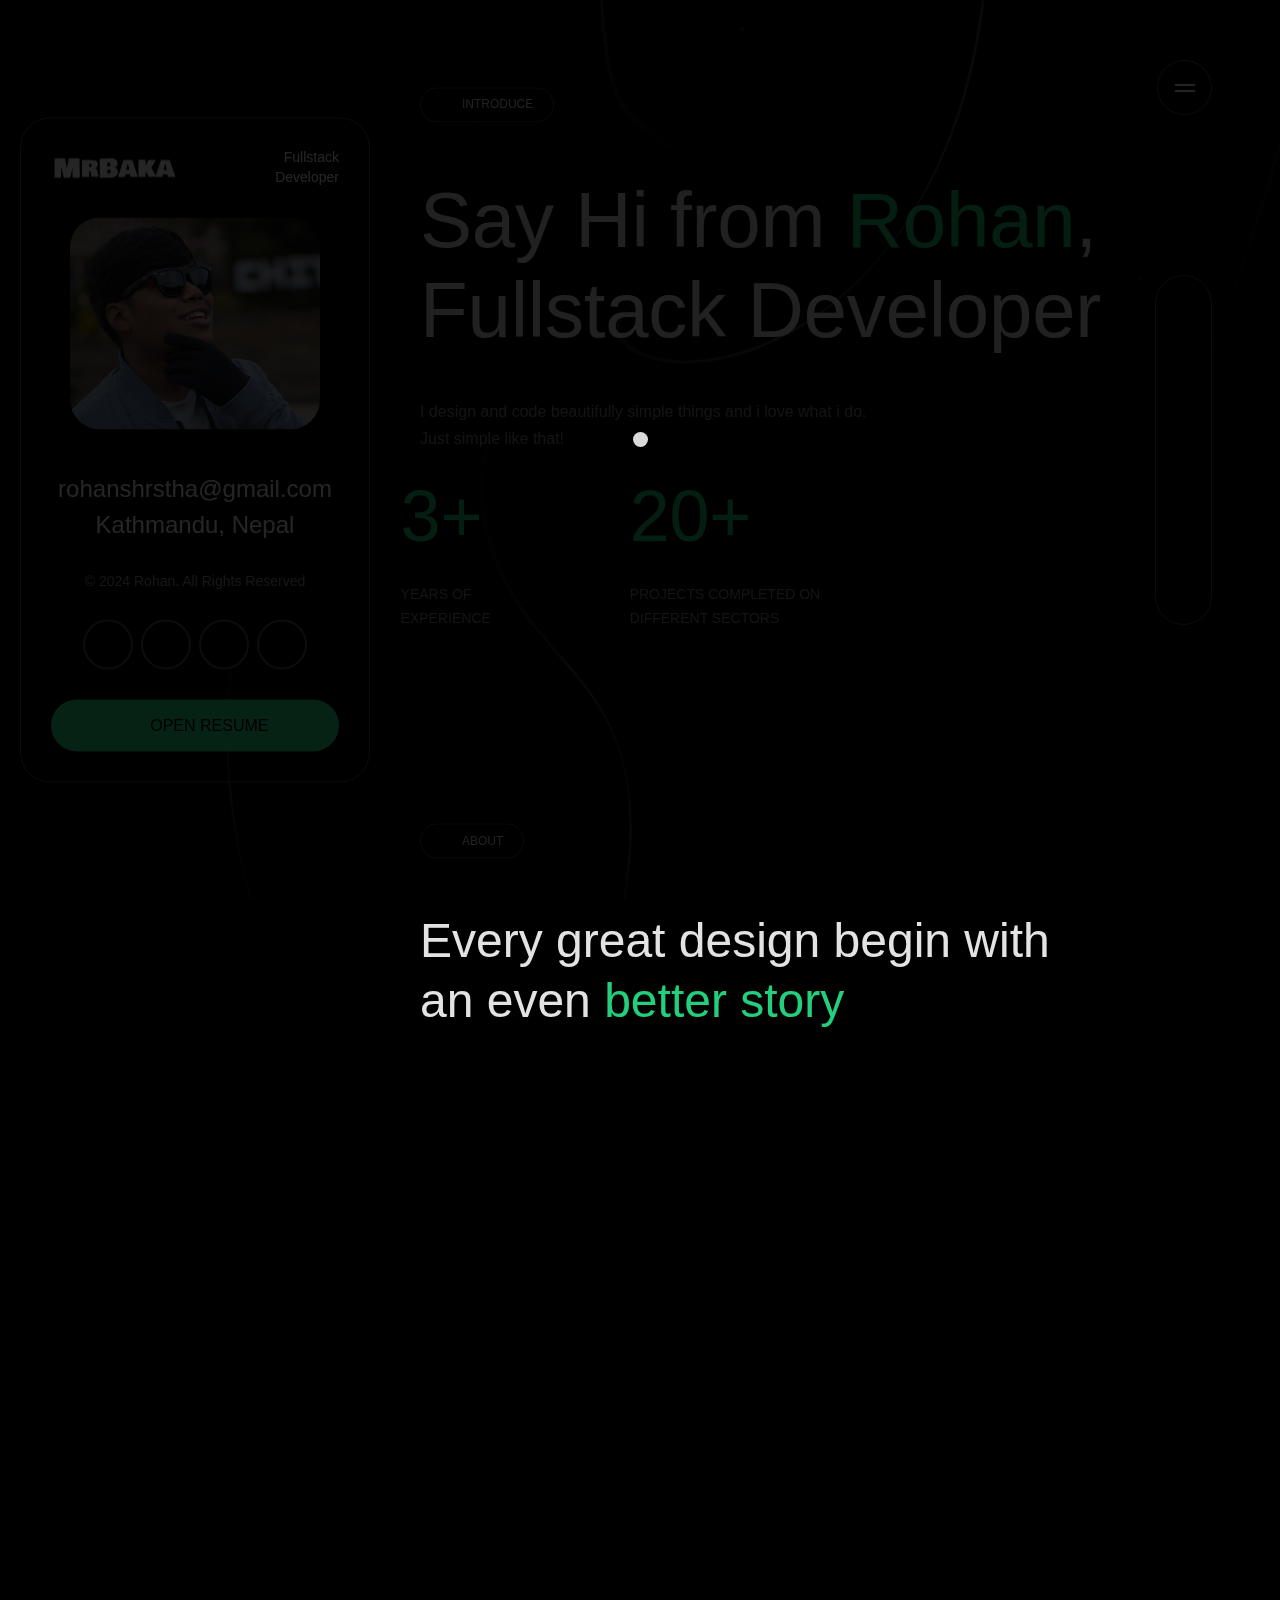
==== index.html @ c29e4ddc "Update index.html" ====
<!DOCTYPE html>
<html lang="en">

<!-- Mirrored from wpriverthemes.com/HTML/drake/home5.html by HTTrack Website Copier/3.x [XR&CO'2014], Tue, 30 Apr 2024 05:53:58 GMT -->
<head>
    <meta charset="UTF-8">
    <meta http-equiv="X-UA-Compatible" content="IE=edge">
    <meta name="viewport" content="width=device-width, initial-scale=1.0">
    <title>Rohan's Portfolio</title>
    <link rel="icon" type="image/x-icon" href="images/favicon.png">

    <!-- Font -->
    <link rel="preconnect" href="../../../fonts.googleapis.com/index.html">
    <link rel="preconnect" href="../../../fonts.gstatic.com/index.html" crossorigin>
    <!-- <link href="../../../fonts.googleapis.com/css2c948.css?family=Inter:wght@100;200;300;400;500;600;700;800;900&amp;display=swap" rel="stylesheet"> -->

    <!-- Stylesheet -->
    <link rel="stylesheet" href="line-awesome.min.css">
    <link rel="stylesheet" href="bootstrap.min.css">
    <link rel="stylesheet" href="owl.carousel.min.css">
    <link rel="stylesheet" href="owl.theme.default.min.css">
    <link rel="stylesheet" href="animate.min.css">
    <link rel="stylesheet" href="smooth-scrollbar.css">
    <link rel="stylesheet" href="lightbox.min.css">
    <link rel="stylesheet" href="style.css">
    <link rel="stylesheet" href="responsive.css">

</head>
<body class="home5-page">
    <video class="body-overlay" muted autoplay loop>
        <source src="images/video5.mp4" type="video/mp4">
    </video>

    <div class="page-loader">
        <div class="bounceball"></div>
    </div>

    <span class="icon-menu">
        <span class="bar"></span>
        <span class="bar"></span>
    </span>

    <!-- <div class="global-color">
        <span class="setting-toggle">
            <i class="las la-cog"></i>
        </span>
        <div class="inner">
            <div class="overlay"></div>
            <div class="global-color-option">
                <span class="close-settings">
                    <i class="las la-times"></i>
                </span>
                <h2>Configuration</h2>
                <div class="global-color-option-inner">
                    <p>Colors</p>
                    <div class="color-boxed">
                        <a href="#" class="clr-active" onclick="color1();"></a>
                        <a href="#" onclick="color2();"></a>
                        <a href="#" onclick="color3();"></a>
                        <a href="#" onclick="color4();"></a>
                        <a href="#" onclick="color5();"></a>
                        <a href="#" onclick="color6();"></a>
                        <a href="#" onclick="color7();"></a>
                        <a href="#" onclick="color8();"></a>
                    </div>

                    <p>THREE DIMENSIONAL SHAPES</p>
                    <ul class="themes">
                        <li><a href="home1.html">Earth Lines Sphere</a></li>
                        <li><a href="home2.html">3D Abstract Ball</a></li>
                        <li><a href="home3.html">Water Waves</a></li>
                        <li><a href="home4.html">Liquids Wavy</a></li>
                        <li><a href="home6.html">Solid Color</a></li>
                        <li class="active"><a href="home5.html">Simple Strings</a></li>
                    </ul>
                </div>
            </div>
        </div>
    </div> -->

    <div class="responsive-sidebar-menu">
        <div class="overlay"></div>
        <div class="sidebar-menu-inner">
            <div class="menu-wrap">
                <p>Menu</p>
                <ul class="menu scroll-nav-responsive d-flex">
                    <li>
                        <a class="scroll-to" href="#home">
                            <i class="las la-home"></i> <span>Home</span>
                        </a>
                    </li>
                    <li>
                        <a class="scroll-to" href="#about">
                            <i class="lar la-user"></i> <span>About</span>
                        </a>
                    </li>
                    <li>
                        <a class="scroll-to" href="#resume">
                            <i class="las la-briefcase"></i> <span>Work</span>
                        </a>
                    </li>
                    <li>
                        <a class="scroll-to" href="#services">
                            <i class="las la-stream"></i> <span>Education</span>
                        </a>
                    </li>
                    <li>
                        <a class="scroll-to" href="#skills">
                            <i class="las la-shapes"></i> <span>Skills</span>
                        </a>
                    </li>
                    <li>
                        <a class="scroll-to" href="#portfolio">
                            <i class="las la-grip-vertical"></i> <span>Portfolios</span>
                        </a>
                    </li>
                    <li>
                        <a class="scroll-to" href="#testimonial">
                            <i class="lar la-comment"></i> <span>Testimonial</span>
                        </a>
                    </li>
                    <li>
                        <a class="scroll-to" href="#contact">
                            <i class="las la-envelope"></i> <span>Contact</span>
                        </a>
                    </li>
                </ul>
            </div>

            <div class="sidebar-social">
                <p>Social</p>
                <ul class="social-links d-flex align-items-center">
                    <li>
                        <a href="https://www.facebook.com/rohanshrstha1216/"><i class="lab la-facebook"></i></a>
                    </li>
                    <li>
                        <a href="https://www.instagram.com/rohan.shrstha/"><i class="lab la-instagram"></i></a>
                    </li>
                    <li>
                        <a href="https://github.com/rohanshrstha"><i class="lab la-github"></i></a>
                    </li>
                    
                </ul>
            </div>
        </div>
    </div>

    <ul class="menu scroll-nav d-flex">
        <li>
            <a class="scroll-to" href="#home">
                <span>Home</span> <i class="las la-home"></i>
            </a>
        </li>
        <li>
            <a class="scroll-to" href="#about">
                <span>About</span> <i class="lar la-user"></i>
            </a>
        </li>
        <li>
            <a class="scroll-to" href="#resume">
                <span>Work</span> <i class="las la-briefcase"></i>
            </a>
        </li>
        <li>
            <a href="#services">
                <span>Education</span> <i class="las la-stream"></i>
            </a>
        </li>
        <li>
            <a class="scroll-to" href="#skills">
                <span>Skills</span> <i class="las la-shapes"></i>
            </a>
        </li>
        <li>
            <a class="scroll-to" href="#portfolio">
                <span>Portfolios</span> <i class="las la-grip-vertical"></i>
            </a>
        </li>
        <li>
            <a class="scroll-to" href="#testimonial">
                <span>Testimonial</span> <i class="lar la-comment"></i>
            </a>
        </li>
        <li>
            <a class="scroll-to" href="#contact">
                <span>Contact</span> <i class="las la-envelope"></i>
            </a>
        </li>
    </ul>

    <div class="left-sidebar">
        <div class="sidebar-header d-flex align-items-center justify-content-between">
            <img src="images/logo.png" alt="Logo">
            <span class="designation">Fullstack Developer</span>
        </div>
        <img class="me" src="images/me.jpg" alt="Me">
        <h2 class="email">rohanshrstha@gmail.com</h2>
        <h2 class="address">Kathmandu, Nepal</h2>
        <p class="copyright">&copy; 2024 Rohan. All Rights Reserved</p>
        <ul class="social-profile d-flex align-items-center flex-wrap justify-content-center">
            <li>
                <a href="https://www.facebook.com/rohanshrstha1216/"><i class="lab la-facebook"></i></a>
            </li>
            <li>
                <a href="https://www.instagram.com/rohan.shrstha/"><i class="lab la-instagram"></i></a>
            </li>
            <li>
                <a href="https://github.com/rohanshrstha"><i class="lab la-github"></i></a>
            </li>
            <li>
                <a href="https://www.linkedin.com/in/rohan-shrestha-419864273/"><i class="lab la-linkedin"></i></a>
            </li>
        </ul>
        <a href="CV Rohan.pdf" class="theme-btn" target="_blank"> <i class="las la-envelope"></i>Open Resume</a>
    </div>

    <main class="drake-main">
        <div id="smooth-wrapper">
            <div id="smooth-content">

                <div class="left-sidebar">
                    <div class="sidebar-header d-flex align-items-center justify-content-between">
                        <img src="images/logo.png" alt="Logo">
                        <span class="designation">Fullstack Developer</span>
                    </div>
                    <img class="me" src="images/me.jpg" alt="Me">
                    <h2 class="email">rohanshrstha@gmail.com</h2>
                    <h2 class="address">Kathmandu, Nepal</h2>
                    <p class="copyright">&copy; 2024 Rohan. All Rights Reserved</p>
                    <ul class="social-profile d-flex align-items-center flex-wrap justify-content-center">
                        <li>
                            <a href="#"><i class="lab la-twitter"></i></a>
                        </li>
                        <li>
                            <a href="#"><i class="lab la-dribbble"></i></a>
                        </li>
                        <li>
                            <a href="#"><i class="lab la-instagram"></i></a>
                        </li>
                        <li>
                            <a href="#"><i class="lab la-github"></i></a>
                        </li>
                    </ul>
                    <a href="#" class="theme-btn">
                        <i class="las la-envelope"></i> Hire Me!
                    </a>
                </div>

                <section class="hero-section page-section scroll-to-page" id="home">

                    <div class="custom-container">
                        <div class="hero-content content-width">
                            <div class="section-header">
                                <h4 class="subtitle scroll-animation" data-animation="fade_from_bottom">
                                    <i class="las la-home"></i> Introduce
                                </h4>
                                <h1 class="scroll-animation" data-animation="fade_from_bottom">Say Hi from <span>Rohan</span>, Fullstack Developer</h1>
                            </div>
                            <p class="scroll-animation" data-animation="fade_from_bottom">I design and code beautifully simple things and i love what i do. Just simple like that!</p>
                            
                            <!-- <a href="#portfolio" 
                                class="go-to-project-btn scroll-to scroll-animation" 
                                data-animation="rotate_up">
                                <img src="images/round-text.png" alt="">
                                <i class="las la-arrow-down"></i>
                            </a> -->
        
                            <div class="facts d-flex">
                                <div class="left scroll-animation" data-animation="fade_from_left">
                                    <h1>3+</h1>
                                    <p>Years of <br>Experience</p>
                                </div>
                                <div class="right scroll-animation" data-animation="fade_from_right">
                                    <h1>20+</h1>
                                    <p>projects completed on <br>different sectors</p>
                                </div>
                            </div>
                        </div>
                    </div>
                </section>
        
                <section class="about-area page-section scroll-to-page" id="about">
                    <div class="custom-container">
                        <div class="about-content content-width">
                            <div class="section-header">
                                <h4 class="subtitle scroll-animation" data-animation="fade_from_bottom">
                                    <i class="lar la-user"></i> About
                                </h4>
                                <h1 class="scroll-animation" data-animation="fade_from_bottom">Every great design begin with<br>
                                    an even <span>better story</span></h1>
                            </div>
                            <div class="description">
                                <p class="scroll-animation" data-animation="fade_from_bottom">
                                    I've done remote work for agencies, consulted for startups, and collaborated with 
                                    talented people to create digital products for both business and consumer use. 
                                    I'm quietly confident, naturally curious, and perpetually working on improving my 
                                    chopsone design problem at a time.</p>
                            </div>
                        </div>
                    </div>
                </section>
        
        
                <section class="resume-area page-section scroll-to-page" id="resume">
                    <div class="custom-container">
                        <div class="resume-content content-width">
                            <div class="section-header">
                                <h4 class="subtitle scroll-animation" data-animation="fade_from_bottom">
                                    <i class="las la-briefcase"></i> Work
                                </h4>
                                <h1 class="scroll-animation" data-animation="fade_from_bottom">Work <span>Experience</span></h1>
                            </div>
        
                            <div class="resume-timeline">
                                <div class="item scroll-animation" data-animation="fade_from_right">
                                    <span class="date">2024 - Present</span>
                                    <h2>Frontend Developer</h2>
                                    <p>Eydean Inc</p>
                                    <h2>Graphic Designer</h2>
                                    <p>Freelancer</p>
                                </div>
                                <div class="item scroll-animation" data-animation="fade_from_right">
                                    <span class="date">2023 - 2024</span>
                                    <h2>Doko Developer</h2>
                                    <p>Fullstack Developer</p>
                                    <h2>Web Designer</h2>
                                    <p>Freelance</p>
                                </div>
                                <div class="item scroll-animation" data-animation="fade_from_right">
                                    <span class="date">2022 - 2023</span>
                                    <h2>Java Developer</h2>
                                    <p>Inventors Academy</p>
                                </div>
                            </div>
        
                        </div>
                    </div>
                </section>
        
        
                <section class="services-area page-section scroll-to-page" id="services">
                    <div class="custom-container">
                        <div class="services-content content-width">
                            <div class="section-header">
                                <h4 class="subtitle scroll-animation" data-animation="fade_from_bottom">
                                    <i class="las la-stream"></i> Education
                                </h4>
                                <h1 class="scroll-animation" data-animation="fade_from_bottom">My <span>Education</span></h1>
                            </div>
        
                            <div class="services-items">
                                <div class="service-item scroll-animation" data-animation="fade_from_bottom">
                                    <i class="las la-bezier-curve"></i>
                                    <h2>Bachelor</h2>
                                    <p>Graduated with a BCA from Tribhuvan University, mastering computer science fundamentals and practical applications, primed for a tech career.</p>
                                    <span class="projects">2024 AD</span>
                                </div>
                                <div class="service-item scroll-animation" data-animation="fade_from_bottom">
                                    <i class="las la-code"></i>
                                    <h2>High School</h2>
                                    <p>Thrived in High School, specializing in Computer Science.Achieved academic excellence while honing coding skills and problem-solving abilities.</p>
                                    <span class="projects">2019 AD</span>
                                </div>
                                <div class="service-item scroll-animation" data-animation="fade_from_bottom">
                                    <i class="las la-bezier-curve"></i>
                                    <h2>School</h2>
                                    <p>Performed exceptionally well academically in Rashmi Secondary School, consistently earning recognition for academic achievements. I proved to have a sharp mind and a commitment to learning.</p>
                                    <span class="projects">2016 AD</span>
                                </div>
                            </div>
        
                        </div>
                    </div>
                </section>
        
        
                <section class="skills-area page-section scroll-to-page" id="skills">
                    <div class="custom-container">
                        <div class="skills-content content-width">
                            <div class="section-header">
                                <h4 class="subtitle scroll-animation" data-animation="fade_from_bottom">
                                    <i class="las la-shapes"></i> my skills
                                </h4>
                                <h1 class="scroll-animation" data-animation="fade_from_bottom">My <span>Advantages</span></h1>
                            </div>
        
                            <div class="row skills text-center">
                                <div class="col-md-3 scroll-animation" data-animation="fade_from_bottom">
                                    <div class="skill">
                                        <div class="skill-inner">
                                            <img src="images/java.png" alt="Laravel/PHP">
                                            <h1 class="percent">75%</h1>
                                        </div>
                                        <p class="name">Java</p>
                                    </div>
                                </div>
                                <div class="col-md-3 scroll-animation" data-animation="fade_from_right">
                                    <div class="skill">
                                        <div class="skill-inner">
                                            <img src="images/react.png" alt="React">
                                            <h1 class="percent">80%</h1>
                                        </div>
                                        <p class="name">React</p>
                                    </div>
                                </div>
                                <div class="col-md-3 scroll-animation" data-animation="fade_from_bottom">
                                    <div class="skill">
                                        <div class="skill-inner">
                                            <img src="images/nextjs.png" alt="Laravel/PHP">
                                            <h1 class="percent">70%</h1>
                                        </div>
                                        <p class="name">Next JS</p>
                                    </div>
                                </div>
                                <div class="col-md-3 scroll-animation" data-animation="fade_from_bottom">
                                    <div class="skill">
                                        <div class="skill-inner">
                                            <img src="images/laravel.png" alt="Laravel/PHP">
                                            <h1 class="percent">50%</h1>
                                        </div>
                                        <p class="name">Laravel/PHP</p>
                                    </div>
                                </div>
                                <div class="col-md-3 scroll-animation" data-animation="fade_from_bottom">
                                    <div class="skill">
                                        <div class="skill-inner">
                                            <img src="images/C-programming.png" alt="Laravel/PHP">
                                            <h1 class="percent">70%</h1>
                                        </div>
                                        <p class="name">C Programming</p>
                                    </div>
                                </div>
                                <div class="col-md-3 scroll-animation" data-animation="fade_from_bottom">
                                    <div class="skill">
                                        <div class="skill-inner">
                                            <img src="images/wordpress.png" alt="Laravel/PHP">
                                            <h1 class="percent">75%</h1>
                                        </div>
                                        <p class="name">WordPress</p>
                                    </div>
                                </div>
                                <div class="col-md-3 scroll-animation" data-animation="fade_from_bottom">
                                    <div class="skill">
                                        <div class="skill-inner">
                                            <img src="images/photoshop.png" alt="Laravel/PHP">
                                            <h1 class="percent">85%</h1>
                                        </div>
                                        <p class="name">Photoshop</p>
                                    </div>
                                </div>
                                <div class="col-md-3 scroll-animation" data-animation="fade_from_left">
                                    <div class="skill">
                                        <div class="skill-inner">
                                            <img src="images/figma.png" alt="Figma">
                                            <h1 class="percent">90%</h1>
                                        </div>
                                        <p class="name">Figma</p>
                                    </div>
                                </div>   
                            </div>
        
                        </div>
                    </div>
                </section>
        
        
                <section class="portfolio-area page-section scroll-to-page" id="portfolio">
                    <div class="custom-container">
                        <div class="portfolio-content content-width">
                            <div class="section-header">
                                <h4 class="subtitle scroll-animation" data-animation="fade_from_bottom">
                                    <i class="las la-grip-vertical"></i> portfolio
                                </h4>
                                <h1 class="scroll-animation" data-animation="fade_from_bottom">Featured <span>Projects</span></h1>
                            </div>
        
                            <div class="row portfolio-items">
                                <div class="col-md-12 scroll-animation" data-animation="fade_from_bottom">
                                    <div class="portfolio-item portfolio-full">
                                        <div class="portfolio-item-inner">
                                            <a href="images/portfolio1.jpg" data-lightbox="example-1">
                                                <img src="images/portfolio1.jpg" alt="Portfolio">
                                            </a>
        
                                            <ul class="portfolio-categories">
                                                <li>
                                                    <a href="#">Java</a>
                                                </li>
                                                <li>
                                                    <a href="#">React</a>
                                                </li>
                                                <li>
                                                    <a href="#">Photoshop</a>
                                                </li>
                                            </ul>
                                        </div>
                                        <h2><a href="#">FMS - A Website to book Futsal</a></h2>
                                    </div>
                                </div>
        
                                <div class="col-md-6 scroll-animation" data-animation="fade_from_left">
                                    <div class="portfolio-item portfolio-half">
                                        <div class="portfolio-item-inner">
                                            <a href="images/portfolio2.jpg" data-lightbox="example-1">
                                                <img src="images/portfolio2.jpg" alt="Portfolio">
                                            </a>

                                            <img src="images/portfolio2.jpg" alt="Portfolio">
        
                                            <ul class="portfolio-categories">
                                                <li>
                                                    <a href="#">Photoshop</a>
                                                </li>
                                            </ul>
                                        </div>
                                        <h2><a href="#">Sister's Collection</a></h2>
                                    </div>
                                </div>
        
                                <div class="col-md-6 scroll-animation" data-animation="fade_from_right">
                                    <div class="portfolio-item portfolio-half">
                                        <div class="portfolio-item-inner">
                                            <a href="images/portfolio3.jpg" data-lightbox="example-1">
                                                <img src="images/portfolio3.jpg" alt="Portfolio">
                                            </a>
        
                                            <ul class="portfolio-categories">
                                                <li>
                                                    <a href="#">Figma</a>
                                                </li>
                                                <li>
                                                    <a href="#">React</a>
                                                </li>
                                            </ul>
                                        </div>
                                        <h2><a href="#">Taskly Dashboard of FMS</a></h2>
                                    </div>
                                </div>
        
                                <div class="col-md-12 scroll-animation" data-animation="fade_from_bottom">
                                    <div class="portfolio-item portfolio-half">
                                        <div class="portfolio-item-inner">
                                            <a href="images/portfolio4.jpg" data-lightbox="example-1">
                                                <img src="images/portfolio4.jpg" alt="Portfolio">
                                            </a>
        
                                            <ul class="portfolio-categories">
                                                <li>
                                                    <a href="#">Figma</a>
                                                </li>
                                                <li>
                                                    <a href="#">React</a>
                                                </li>
                                                <li>
                                                    <a href="#">Java</a>
                                                </li>
                                            </ul>
                                        </div>
                                        <h2><a href="#">Circlebet - A betting site for friend circle</a></h2>
                                    </div>
                                </div>
        
                                <div class="col-md-12 scroll-animation" data-animation="fade_from_bottom">
                                    <div class="portfolio-item portfolio-half">
                                        <div class="portfolio-item-inner">
                                            <a href="images/portfolio5.jpg" data-lightbox="example-1">
                                                <img src="images/portfolio5.jpg" alt="Portfolio">
                                            </a>
        
                                            <ul class="portfolio-categories">
                                                <li>
                                                    <a href="#">Bootstrap</a>
                                                </li>
                                            </ul>
                                        </div>
                                        <h2><a href="#">Bootstap template for Forest</a></h2>
                                    </div>
                                </div>
                            </div>
        
                        </div>
                    </div>
                </section>
        
        
                <section class="testimonial-area page-section scroll-to-page" id="testimonial">
                    <div class="custom-container">
                        <div class="testimonial-content content-width">
                            <div class="section-header">
                                <h4 class="subtitle scroll-animation" data-animation="fade_from_bottom">
                                    <i class="lar la-comment"></i> testimonial
                                </h4>
                                <h1 class="scroll-animation" data-animation="fade_from_bottom">Trusted by <span>Hundered Clients</span></h1>
                            </div>
        
                            <div class="testimonial-slider-wrap scroll-animation" data-animation="fade_from_bottom">
                                <div class="owl-carousel testimonial-slider owl-theme">
                                    <div class="testimonial-item">
                                        <div class="testimonial-item-inner">
                                            <div class="author d-flex align-items-center">
                                                <img src="images/testimonial-1.jpg" alt="testinomial">
                                                <div class="right">
                                                    <h3>Sajjit Soti</h3>
                                                    <p class="designation">PM of <span>Eydean</span></p>
                                                </div>
                                            </div>
                                            <p>“Rohan - A Developer with the creativity, professional and 
                                                master of code. Much more than what i'm expect. 
                                                High quality product & flexiable price. Recommended!.”</p>
        
                                            <a href="#" class="project-btn">Project</a>
                                        </div>
                                    </div>
                                    <div class="testimonial-item">
                                        <div class="testimonial-item-inner">
                                            <div class="author d-flex align-items-center">
                                                <img src="images/testimonial-2.jpg" alt="testinomial">
                                                <div class="right">
                                                    <h3>Sagar Ghalan</h3>
                                                    <p class="designation">Senior Developer <span>SB Solution</span></p>
                                                </div>
                                            </div>
                                            <p>"Rohan was a real pleasure to work with and we look 
                                                forward to working with him again. He's definitely the kind of 
                                                designer that you can trust with any project from A-Z.”</p>
        
                                            <a href="#" class="project-btn">Project</a>
                                        </div>
                                    </div>
                                    <div class="testimonial-item">
                                        <div class="testimonial-item-inner">
                                            <div class="author d-flex align-items-center">
                                                <img src="images/testimonial-3.jpg" alt="testinomial">
                                                <div class="right">
                                                    <h3>Sushma Balami</h3>
                                                    <p class="designation">Owner of <span>Unity Cafe</span></p>
                                                </div>
                                            </div>
                                            <p>“Extremely profressional and fast service!. Rohan is a master
                                                of code and he also very creative. We done 3 projects with
                                                him and certain will continue.”</p>
        
                                            <a href="#" class="project-btn">Project</a>
                                        </div>
                                    </div>
                                </div>
                                <div class="testimonial-footer-nav">
                                    <div class="testimonial-nav d-flex align-items-center">
                                        <button class="prev"><i class="las la-angle-left"></i></button>
                                        <div id="testimonial-slide-count"></div>
                                        <button class="next"><i class="las la-angle-right"></i></button>
                                    </div>
                                </div>
                            </div>
        
                            <div class="clients-logos">
                                <h4 class="scroll-animation" data-animation="fade_from_bottom">work with many brands</h4>
                                <div class="row align-items-center">
                                    <div class="col-md-3 scroll-animation" data-animation="fade_from_left">
                                        <img src="images/client-1.png" alt="client">
                                    </div>
                                    <div class="col-md-3 scroll-animation" data-animation="fade_from_bottom">
                                        <img src="images/client-2.png" alt="client">
                                    </div>
                                    <div class="col-md-3 scroll-animation" data-animation="fade_from_top">
                                        <img src="images/client-3.png" alt="client">
                                    </div>
                                    <div class="col-md-3 scroll-animation" data-animation="fade_from_right">
                                        <img src="images/client-4.png" alt="client">
                                    </div>
                                    <div class="col-md-3 scroll-animation" data-animation="fade_from_left">
                                        <img src="images/client-5.png" alt="client">
                                    </div>
                                    <div class="col-md-3 scroll-animation" data-animation="fade_from_bottom">
                                        <img src="images/client-6.png" alt="client">
                                    </div>
                                    <div class="col-md-3 scroll-animation" data-animation="fade_from_top">
                                        <img src="images/client-7.png" alt="client">
                                    </div>
                                    <div class="col-md-3 scroll-animation" data-animation="fade_from_right">
                                        <img src="images/client-8.png" alt="client">
                                    </div>
                                </div>
                            </div>
        
                        </div>
                    </div>
                </section>
        
        
                <!-- <section class="pricing-area page-section scroll-to-page" id="pricing">
                    <div class="custom-container">
                        <div class="pricing-content content-width">
                            <div class="section-header">
                                <h4 class="subtitle scroll-animation" data-animation="fade_from_bottom">
                                    <i class="las la-dollar-sign"></i> pricing
                                </h4>
                                <h1 class="scroll-animation" data-animation="fade_from_bottom">My <span>Pricing</span></h1>
                            </div>
        
                            <div class="pricing-table-items">
                                <div class="row">
                                    <div class="col-md-6 scroll-animation" data-animation="fade_from_left">
                                        <div class="pricing-table">
                                            <div class="pricing-table-header">
                                                <div class="top d-flex justify-content-between align-items-start">
                                                    <h4>basic</h4>
                                                    <p class="text-right">Have design ready to build?<br>
                                                        or small budget</p>
                                                </div>
                                                <h1>$49 <span>/ hours</span></h1>
                                            </div>
                                            <ul class="feature-lists">
                                                <li>Need your wireframe</li>
                                                <li>Design with Figma, Framer</li>
                                                <li>Implement with Webflow, React, WordPress, Laravel/PHP</li>
                                                <li>Remote/Online</li>
                                                <li>Work in business days, no weekend.</li>
                                                <li>Support 6 months</li>
                                            </ul>
                                            <a href="#" class="theme-btn">pick this package</a>
                                        </div>
                                    </div>
                                    <div class="col-md-6 scroll-animation" data-animation="fade_from_right">
                                        <div class="pricing-table">
                                            <div class="pricing-table-header">
                                                <div class="top d-flex justify-content-between align-items-start">
                                                    <h4>premium</h4>
                                                    <p class="text-right">Not have any design?<br>
                                                        Leave its for me</p>
                                                </div>
                                                <h1>$99 <span>/ hours</span></h1>
                                            </div>
                                            <ul class="feature-lists">
                                                <li>Don't need wireframe or anything</li>
                                                <li>Design with Figma, Framer from scratch</li>
                                                <li>Implement with Webflow, React, WordPress, Laravel/PHP</li>
                                                <li>Remote/Online</li>
                                                <li>Work with both weekend</li>
                                                <li>Support 12 months</li>
                                                <li>Your project alway be priority</li>
                                                <li>Customer care gifts</li>
                                            </ul>
                                            <a href="#" class="theme-btn">pick this package</a>
                                        </div>
                                    </div>
                                </div>
                                <p class="info scroll-animation" data-animation="fade_from_bottom">
                                    Don't find any package match with your plan!<br>
                                    Want to setup a new tailor-made package for only you?. <a href="#">Contact Us</a>
                                </p>
                            </div>
        
                        </div>
                    </div>
                </section> -->


                <section class="contact-area page-section scroll-content" id="contact">
                    <div class="custom-container">
                        <div class="contact-content content-width">
                            <div class="section-header">
                                <h4 class="subtitle scroll-animation" data-animation="fade_from_bottom">
                                    <i class="las la-dollar-sign"></i> contact
                                </h4>
                                <h1 class="scroll-animation" data-animation="fade_from_bottom">Let's Work <span>Together!</span></h1>
                            </div>
                            <h3 class="scroll-animation" data-animation="fade_from_bottom">rohanshrstha@gmail.com</h3>
                            <p id="required-msg">* Marked fields are required to fill.</p>

                            <form class="contact-form scroll-animation" data-animation="fade_from_bottom" method="POST" action="https://wpriverthemes.com/HTML/drake/mailer.php">
                                <div class="alert alert-success messenger-box-contact__msg" style="display: none" role="alert">
                                    Your message was sent successfully.
                                </div>
                                <div class="row">
                                    <div class="col-md-6">
                                        <div class="input-group">
                                            <label for="full-name">full Name <sup>*</sup></label>
                                            <input type="text" name="full-name" id="full-name" placeholder="Your Full Name">
                                        </div>
                                    </div>
                                    <div class="col-md-6">
                                        <div class="input-group">
                                            <label for="email">Email <sup>*</sup></label>
                                            <input type="email" name="email" id="email" placeholder="Your email adress">
                                        </div>
                                    </div>
                                    <div class="col-md-6">
                                        <div class="input-group">
                                            <label for="phone-number">phone <span>(optional)</span></label>
                                            <input type="text" name="phone-number" id="phone-number" placeholder="Your number phone">
                                        </div>
                                    </div>
                                    <div class="col-md-6">
                                        <div class="input-group">
                                            <label for="subject">subject <sup>*</sup></label>
                                            <input type="text" name="subject" id="subject" placeholder="Your number phone">
                                        </div>
                                    </div>
                                    <div class="col-md-12">
                                        <div class="input-group">
                                            <label for="budget">your budget <span>(optional)</span></label>
                                            <input type="number" name="budget" id="budget" placeholder="A range budget for your project">
                                        </div>
                                    </div>
                                    <div class="col-md-12">
                                        <div class="input-group">
                                            <label for="message">message</label>
                                            <textarea name="message" id="message" placeholder="Wrire your message here ..."></textarea>
                                        </div>
                                    </div>
                                    <div class="col-md-12">
                                        <div class="input-group upload-attachment">
                                            <div>
                                                <label for="upload-attachment">
                                                    <i class="las la-cloud-upload-alt"></i> add an attachment
                                                    <input type="file" name="file" id="upload-attachment">
                                                </label>
                                                
                                            </div>
                                            
                                        </div>
                                    </div>
                                    <div class="col-md-12">
                                        <div class="input-group submit-btn-wrap">
                                            <button class="theme-btn" name="submit" type="submit" id="submit-form">send message</button>
                                        </div>
                                    </div>
                                </div>
                            </form>

                        </div>
                    </div>
                </section>
            </div>
        </div>
    </main>
    

    <script src="jquery.js"></script>
    <script src="bootstrap.bundle.min.js"></script>
    <script src="owl.carousel.js"></script>
    <script src="gsap.min.js"></script>
    <script src="ScrollTrigger.min.js"></script>
    <script src="ScrollToPlugin.min.js"></script>
    <script src="lightbox.min.js"></script>
    <script src="main.js"></script>
    <script src="ajax-form.js"></script>
    <script src="color.js"></script>
</body>
</html>
---- line-awesome.min.css ----
.la,
.lab,
.lad,
.lal,
.lar,
.las {
  -moz-osx-font-smoothing: grayscale;
  -webkit-font-smoothing: antialiased;
  display: inline-block;
  font-style: normal;
  font-variant: normal;
  text-rendering: auto;
  line-height: 1;
}

.la-lg {
  font-size: 1.33333em;
  line-height: 0.75em;
  vertical-align: -0.0667em;
}

.la-xs {
  font-size: 0.75em;
}

.la-sm {
  font-size: 0.875em;
}

.la-1x {
  font-size: 1em;
}

.la-2x {
  font-size: 2em;
}

.la-3x {
  font-size: 3em;
}

.la-4x {
  font-size: 4em;
}

.la-5x {
  font-size: 5em;
}

.la-6x {
  font-size: 6em;
}

.la-7x {
  font-size: 7em;
}

.la-8x {
  font-size: 8em;
}

.la-9x {
  font-size: 9em;
}

.la-10x {
  font-size: 10em;
}

.la-fw {
  text-align: center;
  width: 1.25em;
}

.la-ul {
  list-style-type: none;
  margin-left: 2.5em;
  padding-left: 0;
}

.la-ul>li {
  position: relative;
}

.la-li {
  left: -2em;
  position: absolute;
  text-align: center;
  width: 2em;
  line-height: inherit;
}

.la-border {
  border: solid 0.08em #eee;
  border-radius: 0.1em;
  padding: 0.2em 0.25em 0.15em;
}

.la-pull-left {
  float: left;
}

.la-pull-right {
  float: right;
}

.la.la-pull-left,
.lab.la-pull-left,
.lal.la-pull-left,
.lar.la-pull-left,
.las.la-pull-left {
  margin-right: 0.3em;
}

.la.la-pull-right,
.lab.la-pull-right,
.lal.la-pull-right,
.lar.la-pull-right,
.las.la-pull-right {
  margin-left: 0.3em;
}

.la-spin {
  -webkit-animation: la-spin 2s infinite linear;
  animation: la-spin 2s infinite linear;
}

.la-pulse {
  -webkit-animation: la-spin 1s infinite steps(8);
  animation: la-spin 1s infinite steps(8);
}

@-webkit-keyframes la-spin {
  0% {
    -webkit-transform: rotate(0);
    transform: rotate(0);
  }

  100% {
    -webkit-transform: rotate(360deg);
    transform: rotate(360deg);
  }
}

@keyframes la-spin {
  0% {
    -webkit-transform: rotate(0);
    transform: rotate(0);
  }

  100% {
    -webkit-transform: rotate(360deg);
    transform: rotate(360deg);
  }
}

.la-rotate-90 {
  -webkit-transform: rotate(90deg);
  transform: rotate(90deg);
}

.la-rotate-180 {
  -webkit-transform: rotate(180deg);
  transform: rotate(180deg);
}

.la-rotate-270 {
  -webkit-transform: rotate(270deg);
  transform: rotate(270deg);
}

.la-flip-horizontal {
  -webkit-transform: scale(-1, 1);
  transform: scale(-1, 1);
}

.la-flip-vertical {
  -webkit-transform: scale(1, -1);
  transform: scale(1, -1);
}

.la-flip-both,
.la-flip-horizontal.la-flip-vertical {
  -webkit-transform: scale(-1, -1);
  transform: scale(-1, -1);
}

:root .la-flip-both,
:root .la-flip-horizontal,
:root .la-flip-vertical,
:root .la-rotate-180,
:root .la-rotate-270,
:root .la-rotate-90 {
  -webkit-filter: none;
  filter: none;
}

.la-stack {
  display: inline-block;
  height: 2em;
  line-height: 2em;
  position: relative;
  vertical-align: middle;
  width: 2.5em;
}

.la-stack-1x,
.la-stack-2x {
  left: 0;
  position: absolute;
  text-align: center;
  width: 100%;
}

.la-stack-1x {
  line-height: inherit;
}

.la-stack-2x {
  font-size: 2em;
}

.la-inverse {
  color: #fff;
}

.la-500px:before {
  content: '\f26e';
}

.la-accessible-icon:before {
  content: '\f368';
}

.la-accusoft:before {
  content: '\f369';
}

.la-acquisitions-incorporated:before {
  content: '\f6af';
}

.la-ad:before {
  content: '\f641';
}

.la-address-book:before {
  content: '\f2b9';
}

.la-address-card:before {
  content: '\f2bb';
}

.la-adjust:before {
  content: '\f042';
}

.la-adn:before {
  content: '\f170';
}

.la-adobe:before {
  content: '\f778';
}

.la-adversal:before {
  content: '\f36a';
}

.la-affiliatetheme:before {
  content: '\f36b';
}

.la-air-freshener:before {
  content: '\f5d0';
}

.la-airbnb:before {
  content: '\f834';
}

.la-algolia:before {
  content: '\f36c';
}

.la-align-center:before {
  content: '\f037';
}

.la-align-justify:before {
  content: '\f039';
}

.la-align-left:before {
  content: '\f036';
}

.la-align-right:before {
  content: '\f038';
}

.la-alipay:before {
  content: '\f642';
}

.la-allergies:before {
  content: '\f461';
}

.la-amazon:before {
  content: '\f270';
}

.la-amazon-pay:before {
  content: '\f42c';
}

.la-ambulance:before {
  content: '\f0f9';
}

.la-american-sign-language-interpreting:before {
  content: '\f2a3';
}

.la-amilia:before {
  content: '\f36d';
}

.la-anchor:before {
  content: '\f13d';
}

.la-android:before {
  content: '\f17b';
}

.la-angellist:before {
  content: '\f209';
}

.la-angle-double-down:before {
  content: '\f103';
}

.la-angle-double-left:before {
  content: '\f100';
}

.la-angle-double-right:before {
  content: '\f101';
}

.la-angle-double-up:before {
  content: '\f102';
}

.la-angle-down:before {
  content: '\f107';
}

.la-angle-left:before {
  content: '\f104';
}

.la-angle-right:before {
  content: '\f105';
}

.la-angle-up:before {
  content: '\f106';
}

.la-angry:before {
  content: '\f556';
}

.la-angrycreative:before {
  content: '\f36e';
}

.la-angular:before {
  content: '\f420';
}

.la-ankh:before {
  content: '\f644';
}

.la-app-store:before {
  content: '\f36f';
}

.la-app-store-ios:before {
  content: '\f370';
}

.la-apper:before {
  content: '\f371';
}

.la-apple:before {
  content: '\f179';
}

.la-apple-alt:before {
  content: '\f5d1';
}

.la-apple-pay:before {
  content: '\f415';
}

.la-archive:before {
  content: '\f187';
}

.la-archway:before {
  content: '\f557';
}

.la-arrow-alt-circle-down:before {
  content: '\f358';
}

.la-arrow-alt-circle-left:before {
  content: '\f359';
}

.la-arrow-alt-circle-right:before {
  content: '\f35a';
}

.la-arrow-alt-circle-up:before {
  content: '\f35b';
}

.la-arrow-circle-down:before {
  content: '\f0ab';
}

.la-arrow-circle-left:before {
  content: '\f0a8';
}

.la-arrow-circle-right:before {
  content: '\f0a9';
}

.la-arrow-circle-up:before {
  content: '\f0aa';
}

.la-arrow-down:before {
  content: '\f063';
}

.la-arrow-left:before {
  content: '\f060';
}

.la-arrow-right:before {
  content: '\f061';
}

.la-arrow-up:before {
  content: '\f062';
}

.la-arrows-alt:before {
  content: '\f0b2';
}

.la-arrows-alt-h:before {
  content: '\f337';
}

.la-arrows-alt-v:before {
  content: '\f338';
}

.la-artstation:before {
  content: '\f77a';
}

.la-assistive-listening-systems:before {
  content: '\f2a2';
}

.la-asterisk:before {
  content: '\f069';
}

.la-asymmetrik:before {
  content: '\f372';
}

.la-at:before {
  content: '\f1fa';
}

.la-atlas:before {
  content: '\f558';
}

.la-atlassian:before {
  content: '\f77b';
}

.la-atom:before {
  content: '\f5d2';
}

.la-audible:before {
  content: '\f373';
}

.la-audio-description:before {
  content: '\f29e';
}

.la-autoprefixer:before {
  content: '\f41c';
}

.la-avianex:before {
  content: '\f374';
}

.la-aviato:before {
  content: '\f421';
}

.la-award:before {
  content: '\f559';
}

.la-aws:before {
  content: '\f375';
}

.la-baby:before {
  content: '\f77c';
}

.la-baby-carriage:before {
  content: '\f77d';
}

.la-backspace:before {
  content: '\f55a';
}

.la-backward:before {
  content: '\f04a';
}

.la-bacon:before {
  content: '\f7e5';
}

.la-balance-scale:before {
  content: '\f24e';
}

.la-balance-scale-left:before {
  content: '\f515';
}

.la-balance-scale-right:before {
  content: '\f516';
}

.la-ban:before {
  content: '\f05e';
}

.la-band-aid:before {
  content: '\f462';
}

.la-bandcamp:before {
  content: '\f2d5';
}

.la-barcode:before {
  content: '\f02a';
}

.la-bars:before {
  content: '\f0c9';
}

.la-baseball-ball:before {
  content: '\f433';
}

.la-basketball-ball:before {
  content: '\f434';
}

.la-bath:before {
  content: '\f2cd';
}

.la-battery-empty:before {
  content: '\f244';
}

.la-battery-full:before {
  content: '\f240';
}

.la-battery-half:before {
  content: '\f242';
}

.la-battery-quarter:before {
  content: '\f243';
}

.la-battery-three-quarters:before {
  content: '\f241';
}

.la-battle-net:before {
  content: '\f835';
}

.la-bed:before {
  content: '\f236';
}

.la-beer:before {
  content: '\f0fc';
}

.la-behance:before {
  content: '\f1b4';
}

.la-behance-square:before {
  content: '\f1b5';
}

.la-bell:before {
  content: '\f0f3';
}

.la-bell-slash:before {
  content: '\f1f6';
}

.la-bezier-curve:before {
  content: '\f55b';
}

.la-bible:before {
  content: '\f647';
}

.la-bicycle:before {
  content: '\f206';
}

.la-biking:before {
  content: '\f84a';
}

.la-bimobject:before {
  content: '\f378';
}

.la-binoculars:before {
  content: '\f1e5';
}

.la-biohazard:before {
  content: '\f780';
}

.la-birthday-cake:before {
  content: '\f1fd';
}

.la-bitbucket:before {
  content: '\f171';
}

.la-bitcoin:before {
  content: '\f379';
}

.la-bity:before {
  content: '\f37a';
}

.la-black-tie:before {
  content: '\f27e';
}

.la-blackberry:before {
  content: '\f37b';
}

.la-blender:before {
  content: '\f517';
}

.la-blender-phone:before {
  content: '\f6b6';
}

.la-blind:before {
  content: '\f29d';
}

.la-blog:before {
  content: '\f781';
}

.la-blogger:before {
  content: '\f37c';
}

.la-blogger-b:before {
  content: '\f37d';
}

.la-bluetooth:before {
  content: '\f293';
}

.la-bluetooth-b:before {
  content: '\f294';
}

.la-bold:before {
  content: '\f032';
}

.la-bolt:before {
  content: '\f0e7';
}

.la-bomb:before {
  content: '\f1e2';
}

.la-bone:before {
  content: '\f5d7';
}

.la-bong:before {
  content: '\f55c';
}

.la-book:before {
  content: '\f02d';
}

.la-book-dead:before {
  content: '\f6b7';
}

.la-book-medical:before {
  content: '\f7e6';
}

.la-book-open:before {
  content: '\f518';
}

.la-book-reader:before {
  content: '\f5da';
}

.la-bookmark:before {
  content: '\f02e';
}

.la-bootstrap:before {
  content: '\f836';
}

.la-border-all:before {
  content: '\f84c';
}

.la-border-none:before {
  content: '\f850';
}

.la-border-style:before {
  content: '\f853';
}

.la-bowling-ball:before {
  content: '\f436';
}

.la-box:before {
  content: '\f466';
}

.la-box-open:before {
  content: '\f49e';
}

.la-boxes:before {
  content: '\f468';
}

.la-braille:before {
  content: '\f2a1';
}

.la-brain:before {
  content: '\f5dc';
}

.la-bread-slice:before {
  content: '\f7ec';
}

.la-briefcase:before {
  content: '\f0b1';
}

.la-briefcase-medical:before {
  content: '\f469';
}

.la-broadcast-tower:before {
  content: '\f519';
}

.la-broom:before {
  content: '\f51a';
}

.la-brush:before {
  content: '\f55d';
}

.la-btc:before {
  content: '\f15a';
}

.la-buffer:before {
  content: '\f837';
}

.la-bug:before {
  content: '\f188';
}

.la-building:before {
  content: '\f1ad';
}

.la-bullhorn:before {
  content: '\f0a1';
}

.la-bullseye:before {
  content: '\f140';
}

.la-burn:before {
  content: '\f46a';
}

.la-buromobelexperte:before {
  content: '\f37f';
}

.la-bus:before {
  content: '\f207';
}

.la-bus-alt:before {
  content: '\f55e';
}

.la-business-time:before {
  content: '\f64a';
}

.la-buy-n-large:before {
  content: '\f8a6';
}

.la-buysellads:before {
  content: '\f20d';
}

.la-calculator:before {
  content: '\f1ec';
}

.la-calendar:before {
  content: '\f133';
}

.la-calendar-alt:before {
  content: '\f073';
}

.la-calendar-check:before {
  content: '\f274';
}

.la-calendar-day:before {
  content: '\f783';
}

.la-calendar-minus:before {
  content: '\f272';
}

.la-calendar-plus:before {
  content: '\f271';
}

.la-calendar-times:before {
  content: '\f273';
}

.la-calendar-week:before {
  content: '\f784';
}

.la-camera:before {
  content: '\f030';
}

.la-camera-retro:before {
  content: '\f083';
}

.la-campground:before {
  content: '\f6bb';
}

.la-canadian-maple-leaf:before {
  content: '\f785';
}

.la-candy-cane:before {
  content: '\f786';
}

.la-cannabis:before {
  content: '\f55f';
}

.la-capsules:before {
  content: '\f46b';
}

.la-car:before {
  content: '\f1b9';
}

.la-car-alt:before {
  content: '\f5de';
}

.la-car-battery:before {
  content: '\f5df';
}

.la-car-crash:before {
  content: '\f5e1';
}

.la-car-side:before {
  content: '\f5e4';
}

.la-caret-down:before {
  content: '\f0d7';
}

.la-caret-left:before {
  content: '\f0d9';
}

.la-caret-right:before {
  content: '\f0da';
}

.la-caret-square-down:before {
  content: '\f150';
}

.la-caret-square-left:before {
  content: '\f191';
}

.la-caret-square-right:before {
  content: '\f152';
}

.la-caret-square-up:before {
  content: '\f151';
}

.la-caret-up:before {
  content: '\f0d8';
}

.la-carrot:before {
  content: '\f787';
}

.la-cart-arrow-down:before {
  content: '\f218';
}

.la-cart-plus:before {
  content: '\f217';
}

.la-cash-register:before {
  content: '\f788';
}

.la-cat:before {
  content: '\f6be';
}

.la-cc-amazon-pay:before {
  content: '\f42d';
}

.la-cc-amex:before {
  content: '\f1f3';
}

.la-cc-apple-pay:before {
  content: '\f416';
}

.la-cc-diners-club:before {
  content: '\f24c';
}

.la-cc-discover:before {
  content: '\f1f2';
}

.la-cc-jcb:before {
  content: '\f24b';
}

.la-cc-mastercard:before {
  content: '\f1f1';
}

.la-cc-paypal:before {
  content: '\f1f4';
}

.la-cc-stripe:before {
  content: '\f1f5';
}

.la-cc-visa:before {
  content: '\f1f0';
}

.la-centercode:before {
  content: '\f380';
}

.la-centos:before {
  content: '\f789';
}

.la-certificate:before {
  content: '\f0a3';
}

.la-chair:before {
  content: '\f6c0';
}

.la-chalkboard:before {
  content: '\f51b';
}

.la-chalkboard-teacher:before {
  content: '\f51c';
}

.la-charging-station:before {
  content: '\f5e7';
}

.la-chart-area:before {
  content: '\f1fe';
}

.la-chart-bar:before {
  content: '\f080';
}

.la-chart-line:before {
  content: '\f201';
}

.la-chart-pie:before {
  content: '\f200';
}

.la-check:before {
  content: '\f00c';
}

.la-check-circle:before {
  content: '\f058';
}

.la-check-double:before {
  content: '\f560';
}

.la-check-square:before {
  content: '\f14a';
}

.la-cheese:before {
  content: '\f7ef';
}

.la-chess:before {
  content: '\f439';
}

.la-chess-bishop:before {
  content: '\f43a';
}

.la-chess-board:before {
  content: '\f43c';
}

.la-chess-king:before {
  content: '\f43f';
}

.la-chess-knight:before {
  content: '\f441';
}

.la-chess-pawn:before {
  content: '\f443';
}

.la-chess-queen:before {
  content: '\f445';
}

.la-chess-rook:before {
  content: '\f447';
}

.la-chevron-circle-down:before {
  content: '\f13a';
}

.la-chevron-circle-left:before {
  content: '\f137';
}

.la-chevron-circle-right:before {
  content: '\f138';
}

.la-chevron-circle-up:before {
  content: '\f139';
}

.la-chevron-down:before {
  content: '\f078';
}

.la-chevron-left:before {
  content: '\f053';
}

.la-chevron-right:before {
  content: '\f054';
}

.la-chevron-up:before {
  content: '\f077';
}

.la-child:before {
  content: '\f1ae';
}

.la-chrome:before {
  content: '\f268';
}

.la-chromecast:before {
  content: '\f838';
}

.la-church:before {
  content: '\f51d';
}

.la-circle:before {
  content: '\f111';
}

.la-circle-notch:before {
  content: '\f1ce';
}

.la-city:before {
  content: '\f64f';
}

.la-clinic-medical:before {
  content: '\f7f2';
}

.la-clipboard:before {
  content: '\f328';
}

.la-clipboard-check:before {
  content: '\f46c';
}

.la-clipboard-list:before {
  content: '\f46d';
}

.la-clock:before {
  content: '\f017';
}

.la-clone:before {
  content: '\f24d';
}

.la-closed-captioning:before {
  content: '\f20a';
}

.la-cloud:before {
  content: '\f0c2';
}

.la-cloud-download-alt:before {
  content: '\f381';
}

.la-cloud-meatball:before {
  content: '\f73b';
}

.la-cloud-moon:before {
  content: '\f6c3';
}

.la-cloud-moon-rain:before {
  content: '\f73c';
}

.la-cloud-rain:before {
  content: '\f73d';
}

.la-cloud-showers-heavy:before {
  content: '\f740';
}

.la-cloud-sun:before {
  content: '\f6c4';
}

.la-cloud-sun-rain:before {
  content: '\f743';
}

.la-cloud-upload-alt:before {
  content: '\f382';
}

.la-cloudscale:before {
  content: '\f383';
}

.la-cloudsmith:before {
  content: '\f384';
}

.la-cloudversify:before {
  content: '\f385';
}

.la-cocktail:before {
  content: '\f561';
}

.la-code:before {
  content: '\f121';
}

.la-code-branch:before {
  content: '\f126';
}

.la-codepen:before {
  content: '\f1cb';
}

.la-codiepie:before {
  content: '\f284';
}

.la-coffee:before {
  content: '\f0f4';
}

.la-cog:before {
  content: '\f013';
}

.la-cogs:before {
  content: '\f085';
}

.la-coins:before {
  content: '\f51e';
}

.la-columns:before {
  content: '\f0db';
}

.la-comment:before {
  content: '\f075';
}

.la-comment-alt:before {
  content: '\f27a';
}

.la-comment-dollar:before {
  content: '\f651';
}

.la-comment-dots:before {
  content: '\f4ad';
}

.la-comment-medical:before {
  content: '\f7f5';
}

.la-comment-slash:before {
  content: '\f4b3';
}

.la-comments:before {
  content: '\f086';
}

.la-comments-dollar:before {
  content: '\f653';
}

.la-compact-disc:before {
  content: '\f51f';
}

.la-compass:before {
  content: '\f14e';
}

.la-compress:before {
  content: '\f066';
}

.la-compress-arrows-alt:before {
  content: '\f78c';
}

.la-concierge-bell:before {
  content: '\f562';
}

.la-confluence:before {
  content: '\f78d';
}

.la-connectdevelop:before {
  content: '\f20e';
}

.la-contao:before {
  content: '\f26d';
}

.la-cookie:before {
  content: '\f563';
}

.la-cookie-bite:before {
  content: '\f564';
}

.la-copy:before {
  content: '\f0c5';
}

.la-copyright:before {
  content: '\f1f9';
}

.la-cotton-bureau:before {
  content: '\f89e';
}

.la-couch:before {
  content: '\f4b8';
}

.la-cpanel:before {
  content: '\f388';
}

.la-creative-commons:before {
  content: '\f25e';
}

.la-creative-commons-by:before {
  content: '\f4e7';
}

.la-creative-commons-nc:before {
  content: '\f4e8';
}

.la-creative-commons-nc-eu:before {
  content: '\f4e9';
}

.la-creative-commons-nc-jp:before {
  content: '\f4ea';
}

.la-creative-commons-nd:before {
  content: '\f4eb';
}

.la-creative-commons-pd:before {
  content: '\f4ec';
}

.la-creative-commons-pd-alt:before {
  content: '\f4ed';
}

.la-creative-commons-remix:before {
  content: '\f4ee';
}

.la-creative-commons-sa:before {
  content: '\f4ef';
}

.la-creative-commons-sampling:before {
  content: '\f4f0';
}

.la-creative-commons-sampling-plus:before {
  content: '\f4f1';
}

.la-creative-commons-share:before {
  content: '\f4f2';
}

.la-creative-commons-zero:before {
  content: '\f4f3';
}

.la-credit-card:before {
  content: '\f09d';
}

.la-critical-role:before {
  content: '\f6c9';
}

.la-crop:before {
  content: '\f125';
}

.la-crop-alt:before {
  content: '\f565';
}

.la-cross:before {
  content: '\f654';
}

.la-crosshairs:before {
  content: '\f05b';
}

.la-crow:before {
  content: '\f520';
}

.la-crown:before {
  content: '\f521';
}

.la-crutch:before {
  content: '\f7f7';
}

.la-css3:before {
  content: '\f13c';
}

.la-css3-alt:before {
  content: '\f38b';
}

.la-cube:before {
  content: '\f1b2';
}

.la-cubes:before {
  content: '\f1b3';
}

.la-cut:before {
  content: '\f0c4';
}

.la-cuttlefish:before {
  content: '\f38c';
}

.la-d-and-d:before {
  content: '\f38d';
}

.la-d-and-d-beyond:before {
  content: '\f6ca';
}

.la-dashcube:before {
  content: '\f210';
}

.la-database:before {
  content: '\f1c0';
}

.la-deaf:before {
  content: '\f2a4';
}

.la-delicious:before {
  content: '\f1a5';
}

.la-democrat:before {
  content: '\f747';
}

.la-deploydog:before {
  content: '\f38e';
}

.la-deskpro:before {
  content: '\f38f';
}

.la-desktop:before {
  content: '\f108';
}

.la-dev:before {
  content: '\f6cc';
}

.la-deviantart:before {
  content: '\f1bd';
}

.la-dharmachakra:before {
  content: '\f655';
}

.la-dhl:before {
  content: '\f790';
}

.la-diagnoses:before {
  content: '\f470';
}

.la-diaspora:before {
  content: '\f791';
}

.la-dice:before {
  content: '\f522';
}

.la-dice-d20:before {
  content: '\f6cf';
}

.la-dice-d6:before {
  content: '\f6d1';
}

.la-dice-five:before {
  content: '\f523';
}

.la-dice-four:before {
  content: '\f524';
}

.la-dice-one:before {
  content: '\f525';
}

.la-dice-six:before {
  content: '\f526';
}

.la-dice-three:before {
  content: '\f527';
}

.la-dice-two:before {
  content: '\f528';
}

.la-digg:before {
  content: '\f1a6';
}

.la-digital-ocean:before {
  content: '\f391';
}

.la-digital-tachograph:before {
  content: '\f566';
}

.la-directions:before {
  content: '\f5eb';
}

.la-discord:before {
  content: '\f392';
}

.la-discourse:before {
  content: '\f393';
}

.la-divide:before {
  content: '\f529';
}

.la-dizzy:before {
  content: '\f567';
}

.la-dna:before {
  content: '\f471';
}

.la-dochub:before {
  content: '\f394';
}

.la-docker:before {
  content: '\f395';
}

.la-dog:before {
  content: '\f6d3';
}

.la-dollar-sign:before {
  content: '\f155';
}

.la-dolly:before {
  content: '\f472';
}

.la-dolly-flatbed:before {
  content: '\f474';
}

.la-donate:before {
  content: '\f4b9';
}

.la-door-closed:before {
  content: '\f52a';
}

.la-door-open:before {
  content: '\f52b';
}

.la-dot-circle:before {
  content: '\f192';
}

.la-dove:before {
  content: '\f4ba';
}

.la-download:before {
  content: '\f019';
}

.la-draft2digital:before {
  content: '\f396';
}

.la-drafting-compass:before {
  content: '\f568';
}

.la-dragon:before {
  content: '\f6d5';
}

.la-draw-polygon:before {
  content: '\f5ee';
}

.la-dribbble:before {
  content: '\f17d';
}

.la-dribbble-square:before {
  content: '\f397';
}

.la-dropbox:before {
  content: '\f16b';
}

.la-drum:before {
  content: '\f569';
}

.la-drum-steelpan:before {
  content: '\f56a';
}

.la-drumstick-bite:before {
  content: '\f6d7';
}

.la-drupal:before {
  content: '\f1a9';
}

.la-dumbbell:before {
  content: '\f44b';
}

.la-dumpster:before {
  content: '\f793';
}

.la-dumpster-fire:before {
  content: '\f794';
}

.la-dungeon:before {
  content: '\f6d9';
}

.la-dyalog:before {
  content: '\f399';
}

.la-earlybirds:before {
  content: '\f39a';
}

.la-ebay:before {
  content: '\f4f4';
}

.la-edge:before {
  content: '\f282';
}

.la-edit:before {
  content: '\f044';
}

.la-egg:before {
  content: '\f7fb';
}

.la-eject:before {
  content: '\f052';
}

.la-elementor:before {
  content: '\f430';
}

.la-ellipsis-h:before {
  content: '\f141';
}

.la-ellipsis-v:before {
  content: '\f142';
}

.la-ello:before {
  content: '\f5f1';
}

.la-ember:before {
  content: '\f423';
}

.la-empire:before {
  content: '\f1d1';
}

.la-envelope:before {
  content: '\f0e0';
}

.la-envelope-open:before {
  content: '\f2b6';
}

.la-envelope-open-text:before {
  content: '\f658';
}

.la-envelope-square:before {
  content: '\f199';
}

.la-envira:before {
  content: '\f299';
}

.la-equals:before {
  content: '\f52c';
}

.la-eraser:before {
  content: '\f12d';
}

.la-erlang:before {
  content: '\f39d';
}

.la-ethereum:before {
  content: '\f42e';
}

.la-ethernet:before {
  content: '\f796';
}

.la-etsy:before {
  content: '\f2d7';
}

.la-euro-sign:before {
  content: '\f153';
}

.la-evernote:before {
  content: '\f839';
}

.la-exchange-alt:before {
  content: '\f362';
}

.la-exclamation:before {
  content: '\f12a';
}

.la-exclamation-circle:before {
  content: '\f06a';
}

.la-exclamation-triangle:before {
  content: '\f071';
}

.la-expand:before {
  content: '\f065';
}

.la-expand-arrows-alt:before {
  content: '\f31e';
}

.la-expeditedssl:before {
  content: '\f23e';
}

.la-external-link-alt:before {
  content: '\f35d';
}

.la-external-link-square-alt:before {
  content: '\f360';
}

.la-eye:before {
  content: '\f06e';
}

.la-eye-dropper:before {
  content: '\f1fb';
}

.la-eye-slash:before {
  content: '\f070';
}

.la-facebook:before {
  content: '\f09a';
}

.la-facebook-f:before {
  content: '\f39e';
}

.la-facebook-messenger:before {
  content: '\f39f';
}

.la-facebook-square:before {
  content: '\f082';
}

.la-fan:before {
  content: '\f863';
}

.la-fantasy-flight-games:before {
  content: '\f6dc';
}

.la-fast-backward:before {
  content: '\f049';
}

.la-fast-forward:before {
  content: '\f050';
}

.la-fax:before {
  content: '\f1ac';
}

.la-feather:before {
  content: '\f52d';
}

.la-feather-alt:before {
  content: '\f56b';
}

.la-fedex:before {
  content: '\f797';
}

.la-fedora:before {
  content: '\f798';
}

.la-female:before {
  content: '\f182';
}

.la-fighter-jet:before {
  content: '\f0fb';
}

.la-figma:before {
  content: '\f799';
}

.la-file:before {
  content: '\f15b';
}

.la-file-alt:before {
  content: '\f15c';
}

.la-file-archive:before {
  content: '\f1c6';
}

.la-file-audio:before {
  content: '\f1c7';
}

.la-file-code:before {
  content: '\f1c9';
}

.la-file-contract:before {
  content: '\f56c';
}

.la-file-csv:before {
  content: '\f6dd';
}

.la-file-download:before {
  content: '\f56d';
}

.la-file-excel:before {
  content: '\f1c3';
}

.la-file-export:before {
  content: '\f56e';
}

.la-file-image:before {
  content: '\f1c5';
}

.la-file-import:before {
  content: '\f56f';
}

.la-file-invoice:before {
  content: '\f570';
}

.la-file-invoice-dollar:before {
  content: '\f571';
}

.la-file-medical:before {
  content: '\f477';
}

.la-file-medical-alt:before {
  content: '\f478';
}

.la-file-pdf:before {
  content: '\f1c1';
}

.la-file-powerpoint:before {
  content: '\f1c4';
}

.la-file-prescription:before {
  content: '\f572';
}

.la-file-signature:before {
  content: '\f573';
}

.la-file-upload:before {
  content: '\f574';
}

.la-file-video:before {
  content: '\f1c8';
}

.la-file-word:before {
  content: '\f1c2';
}

.la-fill:before {
  content: '\f575';
}

.la-fill-drip:before {
  content: '\f576';
}

.la-film:before {
  content: '\f008';
}

.la-filter:before {
  content: '\f0b0';
}

.la-fingerprint:before {
  content: '\f577';
}

.la-fire:before {
  content: '\f06d';
}

.la-fire-alt:before {
  content: '\f7e4';
}

.la-fire-extinguisher:before {
  content: '\f134';
}

.la-firefox:before {
  content: '\f269';
}

.la-first-aid:before {
  content: '\f479';
}

.la-first-order:before {
  content: '\f2b0';
}

.la-first-order-alt:before {
  content: '\f50a';
}

.la-firstdraft:before {
  content: '\f3a1';
}

.la-fish:before {
  content: '\f578';
}

.la-fist-raised:before {
  content: '\f6de';
}

.la-flag:before {
  content: '\f024';
}

.la-flag-checkered:before {
  content: '\f11e';
}

.la-flag-usa:before {
  content: '\f74d';
}

.la-flask:before {
  content: '\f0c3';
}

.la-flickr:before {
  content: '\f16e';
}

.la-flipboard:before {
  content: '\f44d';
}

.la-flushed:before {
  content: '\f579';
}

.la-fly:before {
  content: '\f417';
}

.la-folder:before {
  content: '\f07b';
}

.la-folder-minus:before {
  content: '\f65d';
}

.la-folder-open:before {
  content: '\f07c';
}

.la-folder-plus:before {
  content: '\f65e';
}

.la-font:before {
  content: '\f031';
}

.la-font-awesome:before {
  content: '\f2b4';
}

.la-font-awesome-alt:before {
  content: '\f35c';
}

.la-font-awesome-flag:before {
  content: '\f425';
}

.la-font-awesome-logo-full:before {
  content: '\f4e6';
}

.la-fonticons:before {
  content: '\f280';
}

.la-fonticons-fi:before {
  content: '\f3a2';
}

.la-football-ball:before {
  content: '\f44e';
}

.la-fort-awesome:before {
  content: '\f286';
}

.la-fort-awesome-alt:before {
  content: '\f3a3';
}

.la-forumbee:before {
  content: '\f211';
}

.la-forward:before {
  content: '\f04e';
}

.la-foursquare:before {
  content: '\f180';
}

.la-free-code-camp:before {
  content: '\f2c5';
}

.la-freebsd:before {
  content: '\f3a4';
}

.la-frog:before {
  content: '\f52e';
}

.la-frown:before {
  content: '\f119';
}

.la-frown-open:before {
  content: '\f57a';
}

.la-fulcrum:before {
  content: '\f50b';
}

.la-funnel-dollar:before {
  content: '\f662';
}

.la-futbol:before {
  content: '\f1e3';
}

.la-galactic-republic:before {
  content: '\f50c';
}

.la-galactic-senate:before {
  content: '\f50d';
}

.la-gamepad:before {
  content: '\f11b';
}

.la-gas-pump:before {
  content: '\f52f';
}

.la-gavel:before {
  content: '\f0e3';
}

.la-gem:before {
  content: '\f3a5';
}

.la-genderless:before {
  content: '\f22d';
}

.la-get-pocket:before {
  content: '\f265';
}

.la-gg:before {
  content: '\f260';
}

.la-gg-circle:before {
  content: '\f261';
}

.la-ghost:before {
  content: '\f6e2';
}

.la-gift:before {
  content: '\f06b';
}

.la-gifts:before {
  content: '\f79c';
}

.la-git:before {
  content: '\f1d3';
}

.la-git-alt:before {
  content: '\f841';
}

.la-git-square:before {
  content: '\f1d2';
}

.la-github:before {
  content: '\f09b';
}

.la-github-alt:before {
  content: '\f113';
}

.la-github-square:before {
  content: '\f092';
}

.la-gitkraken:before {
  content: '\f3a6';
}

.la-gitlab:before {
  content: '\f296';
}

.la-gitter:before {
  content: '\f426';
}

.la-glass-cheers:before {
  content: '\f79f';
}

.la-glass-martini:before {
  content: '\f000';
}

.la-glass-martini-alt:before {
  content: '\f57b';
}

.la-glass-whiskey:before {
  content: '\f7a0';
}

.la-glasses:before {
  content: '\f530';
}

.la-glide:before {
  content: '\f2a5';
}

.la-glide-g:before {
  content: '\f2a6';
}

.la-globe:before {
  content: '\f0ac';
}

.la-globe-africa:before {
  content: '\f57c';
}

.la-globe-americas:before {
  content: '\f57d';
}

.la-globe-asia:before {
  content: '\f57e';
}

.la-globe-europe:before {
  content: '\f7a2';
}

.la-gofore:before {
  content: '\f3a7';
}

.la-golf-ball:before {
  content: '\f450';
}

.la-goodreads:before {
  content: '\f3a8';
}

.la-goodreads-g:before {
  content: '\f3a9';
}

.la-google:before {
  content: '\f1a0';
}

.la-google-drive:before {
  content: '\f3aa';
}

.la-google-play:before {
  content: '\f3ab';
}

.la-google-plus:before {
  content: '\f2b3';
}

.la-google-plus-g:before {
  content: '\f0d5';
}

.la-google-plus-square:before {
  content: '\f0d4';
}

.la-google-wallet:before {
  content: '\f1ee';
}

.la-gopuram:before {
  content: '\f664';
}

.la-graduation-cap:before {
  content: '\f19d';
}

.la-gratipay:before {
  content: '\f184';
}

.la-grav:before {
  content: '\f2d6';
}

.la-greater-than:before {
  content: '\f531';
}

.la-greater-than-equal:before {
  content: '\f532';
}

.la-grimace:before {
  content: '\f57f';
}

.la-grin:before {
  content: '\f580';
}

.la-grin-alt:before {
  content: '\f581';
}

.la-grin-beam:before {
  content: '\f582';
}

.la-grin-beam-sweat:before {
  content: '\f583';
}

.la-grin-hearts:before {
  content: '\f584';
}

.la-grin-squint:before {
  content: '\f585';
}

.la-grin-squint-tears:before {
  content: '\f586';
}

.la-grin-stars:before {
  content: '\f587';
}

.la-grin-tears:before {
  content: '\f588';
}

.la-grin-tongue:before {
  content: '\f589';
}

.la-grin-tongue-squint:before {
  content: '\f58a';
}

.la-grin-tongue-wink:before {
  content: '\f58b';
}

.la-grin-wink:before {
  content: '\f58c';
}

.la-grip-horizontal:before {
  content: '\f58d';
}

.la-grip-lines:before {
  content: '\f7a4';
}

.la-grip-lines-vertical:before {
  content: '\f7a5';
}

.la-grip-vertical:before {
  content: '\f58e';
}

.la-gripfire:before {
  content: '\f3ac';
}

.la-grunt:before {
  content: '\f3ad';
}

.la-guitar:before {
  content: '\f7a6';
}

.la-gulp:before {
  content: '\f3ae';
}

.la-h-square:before {
  content: '\f0fd';
}

.la-hacker-news:before {
  content: '\f1d4';
}

.la-hacker-news-square:before {
  content: '\f3af';
}

.la-hackerrank:before {
  content: '\f5f7';
}

.la-hamburger:before {
  content: '\f805';
}

.la-hammer:before {
  content: '\f6e3';
}

.la-hamsa:before {
  content: '\f665';
}

.la-hand-holding:before {
  content: '\f4bd';
}

.la-hand-holding-heart:before {
  content: '\f4be';
}

.la-hand-holding-usd:before {
  content: '\f4c0';
}

.la-hand-lizard:before {
  content: '\f258';
}

.la-hand-middle-finger:before {
  content: '\f806';
}

.la-hand-paper:before {
  content: '\f256';
}

.la-hand-peace:before {
  content: '\f25b';
}

.la-hand-point-down:before {
  content: '\f0a7';
}

.la-hand-point-left:before {
  content: '\f0a5';
}

.la-hand-point-right:before {
  content: '\f0a4';
}

.la-hand-point-up:before {
  content: '\f0a6';
}

.la-hand-pointer:before {
  content: '\f25a';
}

.la-hand-rock:before {
  content: '\f255';
}

.la-hand-scissors:before {
  content: '\f257';
}

.la-hand-spock:before {
  content: '\f259';
}

.la-hands:before {
  content: '\f4c2';
}

.la-hands-helping:before {
  content: '\f4c4';
}

.la-handshake:before {
  content: '\f2b5';
}

.la-hanukiah:before {
  content: '\f6e6';
}

.la-hard-hat:before {
  content: '\f807';
}

.la-hashtag:before {
  content: '\f292';
}

.la-hat-cowboy:before {
  content: '\f8c0';
}

.la-hat-cowboy-side:before {
  content: '\f8c1';
}

.la-hat-wizard:before {
  content: '\f6e8';
}

.la-haykal:before {
  content: '\f666';
}

.la-hdd:before {
  content: '\f0a0';
}

.la-heading:before {
  content: '\f1dc';
}

.la-headphones:before {
  content: '\f025';
}

.la-headphones-alt:before {
  content: '\f58f';
}

.la-headset:before {
  content: '\f590';
}

.la-heart:before {
  content: '\f004';
}

.la-heart-broken:before {
  content: '\f7a9';
}

.la-heartbeat:before {
  content: '\f21e';
}

.la-helicopter:before {
  content: '\f533';
}

.la-highlighter:before {
  content: '\f591';
}

.la-hiking:before {
  content: '\f6ec';
}

.la-hippo:before {
  content: '\f6ed';
}

.la-hips:before {
  content: '\f452';
}

.la-hire-a-helper:before {
  content: '\f3b0';
}

.la-history:before {
  content: '\f1da';
}

.la-hockey-puck:before {
  content: '\f453';
}

.la-holly-berry:before {
  content: '\f7aa';
}

.la-home:before {
  content: '\f015';
}

.la-hooli:before {
  content: '\f427';
}

.la-hornbill:before {
  content: '\f592';
}

.la-horse:before {
  content: '\f6f0';
}

.la-horse-head:before {
  content: '\f7ab';
}

.la-hospital:before {
  content: '\f0f8';
}

.la-hospital-alt:before {
  content: '\f47d';
}

.la-hospital-symbol:before {
  content: '\f47e';
}

.la-hot-tub:before {
  content: '\f593';
}

.la-hotdog:before {
  content: '\f80f';
}

.la-hotel:before {
  content: '\f594';
}

.la-hotjar:before {
  content: '\f3b1';
}

.la-hourglass:before {
  content: '\f254';
}

.la-hourglass-end:before {
  content: '\f253';
}

.la-hourglass-half:before {
  content: '\f252';
}

.la-hourglass-start:before {
  content: '\f251';
}

.la-house-damage:before {
  content: '\f6f1';
}

.la-houzz:before {
  content: '\f27c';
}

.la-hryvnia:before {
  content: '\f6f2';
}

.la-html5:before {
  content: '\f13b';
}

.la-hubspot:before {
  content: '\f3b2';
}

.la-i-cursor:before {
  content: '\f246';
}

.la-ice-cream:before {
  content: '\f810';
}

.la-icicles:before {
  content: '\f7ad';
}

.la-icons:before {
  content: '\f86d';
}

.la-id-badge:before {
  content: '\f2c1';
}

.la-id-card:before {
  content: '\f2c2';
}

.la-id-card-alt:before {
  content: '\f47f';
}

.la-igloo:before {
  content: '\f7ae';
}

.la-image:before {
  content: '\f03e';
}

.la-images:before {
  content: '\f302';
}

.la-imdb:before {
  content: '\f2d8';
}

.la-inbox:before {
  content: '\f01c';
}

.la-indent:before {
  content: '\f03c';
}

.la-industry:before {
  content: '\f275';
}

.la-infinity:before {
  content: '\f534';
}

.la-info:before {
  content: '\f129';
}

.la-info-circle:before {
  content: '\f05a';
}

.la-instagram:before {
  content: '\f16d';
}

.la-intercom:before {
  content: '\f7af';
}

.la-internet-explorer:before {
  content: '\f26b';
}

.la-invision:before {
  content: '\f7b0';
}

.la-ioxhost:before {
  content: '\f208';
}

.la-italic:before {
  content: '\f033';
}

.la-itch-io:before {
  content: '\f83a';
}

.la-itunes:before {
  content: '\f3b4';
}

.la-itunes-note:before {
  content: '\f3b5';
}

.la-java:before {
  content: '\f4e4';
}

.la-jedi:before {
  content: '\f669';
}

.la-jedi-order:before {
  content: '\f50e';
}

.la-jenkins:before {
  content: '\f3b6';
}

.la-jira:before {
  content: '\f7b1';
}

.la-joget:before {
  content: '\f3b7';
}

.la-joint:before {
  content: '\f595';
}

.la-joomla:before {
  content: '\f1aa';
}

.la-journal-whills:before {
  content: '\f66a';
}

.la-js:before {
  content: '\f3b8';
}

.la-js-square:before {
  content: '\f3b9';
}

.la-jsfiddle:before {
  content: '\f1cc';
}

.la-kaaba:before {
  content: '\f66b';
}

.la-kaggle:before {
  content: '\f5fa';
}

.la-key:before {
  content: '\f084';
}

.la-keybase:before {
  content: '\f4f5';
}

.la-keyboard:before {
  content: '\f11c';
}

.la-keycdn:before {
  content: '\f3ba';
}

.la-khanda:before {
  content: '\f66d';
}

.la-kickstarter:before {
  content: '\f3bb';
}

.la-kickstarter-k:before {
  content: '\f3bc';
}

.la-kiss:before {
  content: '\f596';
}

.la-kiss-beam:before {
  content: '\f597';
}

.la-kiss-wink-heart:before {
  content: '\f598';
}

.la-kiwi-bird:before {
  content: '\f535';
}

.la-korvue:before {
  content: '\f42f';
}

.la-landmark:before {
  content: '\f66f';
}

.la-language:before {
  content: '\f1ab';
}

.la-laptop:before {
  content: '\f109';
}

.la-laptop-code:before {
  content: '\f5fc';
}

.la-laptop-medical:before {
  content: '\f812';
}

.la-laravel:before {
  content: '\f3bd';
}

.la-lastfm:before {
  content: '\f202';
}

.la-lastfm-square:before {
  content: '\f203';
}

.la-laugh:before {
  content: '\f599';
}

.la-laugh-beam:before {
  content: '\f59a';
}

.la-laugh-squint:before {
  content: '\f59b';
}

.la-laugh-wink:before {
  content: '\f59c';
}

.la-layer-group:before {
  content: '\f5fd';
}

.la-leaf:before {
  content: '\f06c';
}

.la-leanpub:before {
  content: '\f212';
}

.la-lemon:before {
  content: '\f094';
}

.la-less:before {
  content: '\f41d';
}

.la-less-than:before {
  content: '\f536';
}

.la-less-than-equal:before {
  content: '\f537';
}

.la-level-down-alt:before {
  content: '\f3be';
}

.la-level-up-alt:before {
  content: '\f3bf';
}

.la-life-ring:before {
  content: '\f1cd';
}

.la-lightbulb:before {
  content: '\f0eb';
}

.la-line:before {
  content: '\f3c0';
}

.la-link:before {
  content: '\f0c1';
}

.la-linkedin:before {
  content: '\f08c';
}

.la-linkedin-in:before {
  content: '\f0e1';
}

.la-linode:before {
  content: '\f2b8';
}

.la-linux:before {
  content: '\f17c';
}

.la-lira-sign:before {
  content: '\f195';
}

.la-list:before {
  content: '\f03a';
}

.la-list-alt:before {
  content: '\f022';
}

.la-list-ol:before {
  content: '\f0cb';
}

.la-list-ul:before {
  content: '\f0ca';
}

.la-location-arrow:before {
  content: '\f124';
}

.la-lock:before {
  content: '\f023';
}

.la-lock-open:before {
  content: '\f3c1';
}

.la-long-arrow-alt-down:before {
  content: '\f309';
}

.la-long-arrow-alt-left:before {
  content: '\f30a';
}

.la-long-arrow-alt-right:before {
  content: '\f30b';
}

.la-long-arrow-alt-up:before {
  content: '\f30c';
}

.la-low-vision:before {
  content: '\f2a8';
}

.la-luggage-cart:before {
  content: '\f59d';
}

.la-lyft:before {
  content: '\f3c3';
}

.la-magento:before {
  content: '\f3c4';
}

.la-magic:before {
  content: '\f0d0';
}

.la-magnet:before {
  content: '\f076';
}

.la-mail-bulk:before {
  content: '\f674';
}

.la-mailchimp:before {
  content: '\f59e';
}

.la-male:before {
  content: '\f183';
}

.la-mandalorian:before {
  content: '\f50f';
}

.la-map:before {
  content: '\f279';
}

.la-map-marked:before {
  content: '\f59f';
}

.la-map-marked-alt:before {
  content: '\f5a0';
}

.la-map-marker:before {
  content: '\f041';
}

.la-map-marker-alt:before {
  content: '\f3c5';
}

.la-map-pin:before {
  content: '\f276';
}

.la-map-signs:before {
  content: '\f277';
}

.la-markdown:before {
  content: '\f60f';
}

.la-marker:before {
  content: '\f5a1';
}

.la-mars:before {
  content: '\f222';
}

.la-mars-double:before {
  content: '\f227';
}

.la-mars-stroke:before {
  content: '\f229';
}

.la-mars-stroke-h:before {
  content: '\f22b';
}

.la-mars-stroke-v:before {
  content: '\f22a';
}

.la-mask:before {
  content: '\f6fa';
}

.la-mastodon:before {
  content: '\f4f6';
}

.la-maxcdn:before {
  content: '\f136';
}

.la-mdb:before {
  content: '\f8ca';
}

.la-medal:before {
  content: '\f5a2';
}

.la-medapps:before {
  content: '\f3c6';
}

.la-medium:before {
  content: '\f23a';
}

.la-medium-m:before {
  content: '\f3c7';
}

.la-medkit:before {
  content: '\f0fa';
}

.la-medrt:before {
  content: '\f3c8';
}

.la-meetup:before {
  content: '\f2e0';
}

.la-megaport:before {
  content: '\f5a3';
}

.la-meh:before {
  content: '\f11a';
}

.la-meh-blank:before {
  content: '\f5a4';
}

.la-meh-rolling-eyes:before {
  content: '\f5a5';
}

.la-memory:before {
  content: '\f538';
}

.la-mendeley:before {
  content: '\f7b3';
}

.la-menorah:before {
  content: '\f676';
}

.la-mercury:before {
  content: '\f223';
}

.la-meteor:before {
  content: '\f753';
}

.la-microchip:before {
  content: '\f2db';
}

.la-microphone:before {
  content: '\f130';
}

.la-microphone-alt:before {
  content: '\f3c9';
}

.la-microphone-alt-slash:before {
  content: '\f539';
}

.la-microphone-slash:before {
  content: '\f131';
}

.la-microscope:before {
  content: '\f610';
}

.la-microsoft:before {
  content: '\f3ca';
}

.la-minus:before {
  content: '\f068';
}

.la-minus-circle:before {
  content: '\f056';
}

.la-minus-square:before {
  content: '\f146';
}

.la-mitten:before {
  content: '\f7b5';
}

.la-mix:before {
  content: '\f3cb';
}

.la-mixcloud:before {
  content: '\f289';
}

.la-mizuni:before {
  content: '\f3cc';
}

.la-mobile:before {
  content: '\f10b';
}

.la-mobile-alt:before {
  content: '\f3cd';
}

.la-modx:before {
  content: '\f285';
}

.la-monero:before {
  content: '\f3d0';
}

.la-money-bill:before {
  content: '\f0d6';
}

.la-money-bill-alt:before {
  content: '\f3d1';
}

.la-money-bill-wave:before {
  content: '\f53a';
}

.la-money-bill-wave-alt:before {
  content: '\f53b';
}

.la-money-check:before {
  content: '\f53c';
}

.la-money-check-alt:before {
  content: '\f53d';
}

.la-monument:before {
  content: '\f5a6';
}

.la-moon:before {
  content: '\f186';
}

.la-mortar-pestle:before {
  content: '\f5a7';
}

.la-mosque:before {
  content: '\f678';
}

.la-motorcycle:before {
  content: '\f21c';
}

.la-mountain:before {
  content: '\f6fc';
}

.la-mouse:before {
  content: '\f8cc';
}

.la-mouse-pointer:before {
  content: '\f245';
}

.la-mug-hot:before {
  content: '\f7b6';
}

.la-music:before {
  content: '\f001';
}

.la-napster:before {
  content: '\f3d2';
}

.la-neos:before {
  content: '\f612';
}

.la-network-wired:before {
  content: '\f6ff';
}

.la-neuter:before {
  content: '\f22c';
}

.la-newspaper:before {
  content: '\f1ea';
}

.la-nimblr:before {
  content: '\f5a8';
}

.la-node:before {
  content: '\f419';
}

.la-node-js:before {
  content: '\f3d3';
}

.la-not-equal:before {
  content: '\f53e';
}

.la-notes-medical:before {
  content: '\f481';
}

.la-npm:before {
  content: '\f3d4';
}

.la-ns8:before {
  content: '\f3d5';
}

.la-nutritionix:before {
  content: '\f3d6';
}

.la-object-group:before {
  content: '\f247';
}

.la-object-ungroup:before {
  content: '\f248';
}

.la-odnoklassniki:before {
  content: '\f263';
}

.la-odnoklassniki-square:before {
  content: '\f264';
}

.la-oil-can:before {
  content: '\f613';
}

.la-old-republic:before {
  content: '\f510';
}

.la-om:before {
  content: '\f679';
}

.la-opencart:before {
  content: '\f23d';
}

.la-openid:before {
  content: '\f19b';
}

.la-opera:before {
  content: '\f26a';
}

.la-optin-monster:before {
  content: '\f23c';
}

.la-orcid:before {
  content: '\f8d2';
}

.la-osi:before {
  content: '\f41a';
}

.la-otter:before {
  content: '\f700';
}

.la-outdent:before {
  content: '\f03b';
}

.la-page4:before {
  content: '\f3d7';
}

.la-pagelines:before {
  content: '\f18c';
}

.la-pager:before {
  content: '\f815';
}

.la-paint-brush:before {
  content: '\f1fc';
}

.la-paint-roller:before {
  content: '\f5aa';
}

.la-palette:before {
  content: '\f53f';
}

.la-palfed:before {
  content: '\f3d8';
}

.la-pallet:before {
  content: '\f482';
}

.la-paper-plane:before {
  content: '\f1d8';
}

.la-paperclip:before {
  content: '\f0c6';
}

.la-parachute-box:before {
  content: '\f4cd';
}

.la-paragraph:before {
  content: '\f1dd';
}

.la-parking:before {
  content: '\f540';
}

.la-passport:before {
  content: '\f5ab';
}

.la-pastafarianism:before {
  content: '\f67b';
}

.la-paste:before {
  content: '\f0ea';
}

.la-patreon:before {
  content: '\f3d9';
}

.la-pause:before {
  content: '\f04c';
}

.la-pause-circle:before {
  content: '\f28b';
}

.la-paw:before {
  content: '\f1b0';
}

.la-paypal:before {
  content: '\f1ed';
}

.la-peace:before {
  content: '\f67c';
}

.la-pen:before {
  content: '\f304';
}

.la-pen-alt:before {
  content: '\f305';
}

.la-pen-fancy:before {
  content: '\f5ac';
}

.la-pen-nib:before {
  content: '\f5ad';
}

.la-pen-square:before {
  content: '\f14b';
}

.la-pencil-alt:before {
  content: '\f303';
}

.la-pencil-ruler:before {
  content: '\f5ae';
}

.la-penny-arcade:before {
  content: '\f704';
}

.la-people-carry:before {
  content: '\f4ce';
}

.la-pepper-hot:before {
  content: '\f816';
}

.la-percent:before {
  content: '\f295';
}

.la-percentage:before {
  content: '\f541';
}

.la-periscope:before {
  content: '\f3da';
}

.la-person-booth:before {
  content: '\f756';
}

.la-phabricator:before {
  content: '\f3db';
}

.la-phoenix-framework:before {
  content: '\f3dc';
}

.la-phoenix-squadron:before {
  content: '\f511';
}

.la-phone:before {
  content: '\f095';
}

.la-phone-alt:before {
  content: '\f879';
}

.la-phone-slash:before {
  content: '\f3dd';
}

.la-phone-square:before {
  content: '\f098';
}

.la-phone-square-alt:before {
  content: '\f87b';
}

.la-phone-volume:before {
  content: '\f2a0';
}

.la-photo-video:before {
  content: '\f87c';
}

.la-php:before {
  content: '\f457';
}

.la-pied-piper:before {
  content: '\f2ae';
}

.la-pied-piper-alt:before {
  content: '\f1a8';
}

.la-pied-piper-hat:before {
  content: '\f4e5';
}

.la-pied-piper-pp:before {
  content: '\f1a7';
}

.la-piggy-bank:before {
  content: '\f4d3';
}

.la-pills:before {
  content: '\f484';
}

.la-pinterest:before {
  content: '\f0d2';
}

.la-pinterest-p:before {
  content: '\f231';
}

.la-pinterest-square:before {
  content: '\f0d3';
}

.la-pizza-slice:before {
  content: '\f818';
}

.la-place-of-worship:before {
  content: '\f67f';
}

.la-plane:before {
  content: '\f072';
}

.la-plane-arrival:before {
  content: '\f5af';
}

.la-plane-departure:before {
  content: '\f5b0';
}

.la-play:before {
  content: '\f04b';
}

.la-play-circle:before {
  content: '\f144';
}

.la-playstation:before {
  content: '\f3df';
}

.la-plug:before {
  content: '\f1e6';
}

.la-plus:before {
  content: '\f067';
}

.la-plus-circle:before {
  content: '\f055';
}

.la-plus-square:before {
  content: '\f0fe';
}

.la-podcast:before {
  content: '\f2ce';
}

.la-poll:before {
  content: '\f681';
}

.la-poll-h:before {
  content: '\f682';
}

.la-poo:before {
  content: '\f2fe';
}

.la-poo-storm:before {
  content: '\f75a';
}

.la-poop:before {
  content: '\f619';
}

.la-portrait:before {
  content: '\f3e0';
}

.la-pound-sign:before {
  content: '\f154';
}

.la-power-off:before {
  content: '\f011';
}

.la-pray:before {
  content: '\f683';
}

.la-praying-hands:before {
  content: '\f684';
}

.la-prescription:before {
  content: '\f5b1';
}

.la-prescription-bottle:before {
  content: '\f485';
}

.la-prescription-bottle-alt:before {
  content: '\f486';
}

.la-print:before {
  content: '\f02f';
}

.la-procedures:before {
  content: '\f487';
}

.la-product-hunt:before {
  content: '\f288';
}

.la-project-diagram:before {
  content: '\f542';
}

.la-pushed:before {
  content: '\f3e1';
}

.la-puzzle-piece:before {
  content: '\f12e';
}

.la-python:before {
  content: '\f3e2';
}

.la-qq:before {
  content: '\f1d6';
}

.la-qrcode:before {
  content: '\f029';
}

.la-question:before {
  content: '\f128';
}

.la-question-circle:before {
  content: '\f059';
}

.la-quidditch:before {
  content: '\f458';
}

.la-quinscape:before {
  content: '\f459';
}

.la-quora:before {
  content: '\f2c4';
}

.la-quote-left:before {
  content: '\f10d';
}

.la-quote-right:before {
  content: '\f10e';
}

.la-quran:before {
  content: '\f687';
}

.la-r-project:before {
  content: '\f4f7';
}

.la-radiation:before {
  content: '\f7b9';
}

.la-radiation-alt:before {
  content: '\f7ba';
}

.la-rainbow:before {
  content: '\f75b';
}

.la-random:before {
  content: '\f074';
}

.la-raspberry-pi:before {
  content: '\f7bb';
}

.la-ravelry:before {
  content: '\f2d9';
}

.la-react:before {
  content: '\f41b';
}

.la-reacteurope:before {
  content: '\f75d';
}

.la-readme:before {
  content: '\f4d5';
}

.la-rebel:before {
  content: '\f1d0';
}

.la-receipt:before {
  content: '\f543';
}

.la-record-vinyl:before {
  content: '\f8d9';
}

.la-recycle:before {
  content: '\f1b8';
}

.la-red-river:before {
  content: '\f3e3';
}

.la-reddit:before {
  content: '\f1a1';
}

.la-reddit-alien:before {
  content: '\f281';
}

.la-reddit-square:before {
  content: '\f1a2';
}

.la-redhat:before {
  content: '\f7bc';
}

.la-redo:before {
  content: '\f01e';
}

.la-redo-alt:before {
  content: '\f2f9';
}

.la-registered:before {
  content: '\f25d';
}

.la-remove-format:before {
  content: '\f87d';
}

.la-renren:before {
  content: '\f18b';
}

.la-reply:before {
  content: '\f3e5';
}

.la-reply-all:before {
  content: '\f122';
}

.la-replyd:before {
  content: '\f3e6';
}

.la-republican:before {
  content: '\f75e';
}

.la-researchgate:before {
  content: '\f4f8';
}

.la-resolving:before {
  content: '\f3e7';
}

.la-restroom:before {
  content: '\f7bd';
}

.la-retweet:before {
  content: '\f079';
}

.la-rev:before {
  content: '\f5b2';
}

.la-ribbon:before {
  content: '\f4d6';
}

.la-ring:before {
  content: '\f70b';
}

.la-road:before {
  content: '\f018';
}

.la-robot:before {
  content: '\f544';
}

.la-rocket:before {
  content: '\f135';
}

.la-rocketchat:before {
  content: '\f3e8';
}

.la-rockrms:before {
  content: '\f3e9';
}

.la-route:before {
  content: '\f4d7';
}

.la-rss:before {
  content: '\f09e';
}

.la-rss-square:before {
  content: '\f143';
}

.la-ruble-sign:before {
  content: '\f158';
}

.la-ruler:before {
  content: '\f545';
}

.la-ruler-combined:before {
  content: '\f546';
}

.la-ruler-horizontal:before {
  content: '\f547';
}

.la-ruler-vertical:before {
  content: '\f548';
}

.la-running:before {
  content: '\f70c';
}

.la-rupee-sign:before {
  content: '\f156';
}

.la-sad-cry:before {
  content: '\f5b3';
}

.la-sad-tear:before {
  content: '\f5b4';
}

.la-safari:before {
  content: '\f267';
}

.la-salesforce:before {
  content: '\f83b';
}

.la-sass:before {
  content: '\f41e';
}

.la-satellite:before {
  content: '\f7bf';
}

.la-satellite-dish:before {
  content: '\f7c0';
}

.la-save:before {
  content: '\f0c7';
}

.la-schlix:before {
  content: '\f3ea';
}

.la-school:before {
  content: '\f549';
}

.la-screwdriver:before {
  content: '\f54a';
}

.la-scribd:before {
  content: '\f28a';
}

.la-scroll:before {
  content: '\f70e';
}

.la-sd-card:before {
  content: '\f7c2';
}

.la-search:before {
  content: '\f002';
}

.la-search-dollar:before {
  content: '\f688';
}

.la-search-location:before {
  content: '\f689';
}

.la-search-minus:before {
  content: '\f010';
}

.la-search-plus:before {
  content: '\f00e';
}

.la-searchengin:before {
  content: '\f3eb';
}

.la-seedling:before {
  content: '\f4d8';
}

.la-sellcast:before {
  content: '\f2da';
}

.la-sellsy:before {
  content: '\f213';
}

.la-server:before {
  content: '\f233';
}

.la-servicestack:before {
  content: '\f3ec';
}

.la-shapes:before {
  content: '\f61f';
}

.la-share:before {
  content: '\f064';
}

.la-share-alt:before {
  content: '\f1e0';
}

.la-share-alt-square:before {
  content: '\f1e1';
}

.la-share-square:before {
  content: '\f14d';
}

.la-shekel-sign:before {
  content: '\f20b';
}

.la-shield-alt:before {
  content: '\f3ed';
}

.la-ship:before {
  content: '\f21a';
}

.la-shipping-fast:before {
  content: '\f48b';
}

.la-shirtsinbulk:before {
  content: '\f214';
}

.la-shoe-prints:before {
  content: '\f54b';
}

.la-shopping-bag:before {
  content: '\f290';
}

.la-shopping-basket:before {
  content: '\f291';
}

.la-shopping-cart:before {
  content: '\f07a';
}

.la-shopware:before {
  content: '\f5b5';
}

.la-shower:before {
  content: '\f2cc';
}

.la-shuttle-van:before {
  content: '\f5b6';
}

.la-sign:before {
  content: '\f4d9';
}

.la-sign-in-alt:before {
  content: '\f2f6';
}

.la-sign-language:before {
  content: '\f2a7';
}

.la-sign-out-alt:before {
  content: '\f2f5';
}

.la-signal:before {
  content: '\f012';
}

.la-signature:before {
  content: '\f5b7';
}

.la-sim-card:before {
  content: '\f7c4';
}

.la-simplybuilt:before {
  content: '\f215';
}

.la-sistrix:before {
  content: '\f3ee';
}

.la-sitemap:before {
  content: '\f0e8';
}

.la-sith:before {
  content: '\f512';
}

.la-skating:before {
  content: '\f7c5';
}

.la-sketch:before {
  content: '\f7c6';
}

.la-skiing:before {
  content: '\f7c9';
}

.la-skiing-nordic:before {
  content: '\f7ca';
}

.la-skull:before {
  content: '\f54c';
}

.la-skull-crossbones:before {
  content: '\f714';
}

.la-skyatlas:before {
  content: '\f216';
}

.la-skype:before {
  content: '\f17e';
}

.la-slack:before {
  content: '\f198';
}

.la-slack-hash:before {
  content: '\f3ef';
}

.la-slash:before {
  content: '\f715';
}

.la-sleigh:before {
  content: '\f7cc';
}

.la-sliders-h:before {
  content: '\f1de';
}

.la-slideshare:before {
  content: '\f1e7';
}

.la-smile:before {
  content: '\f118';
}

.la-smile-beam:before {
  content: '\f5b8';
}

.la-smile-wink:before {
  content: '\f4da';
}

.la-smog:before {
  content: '\f75f';
}

.la-smoking:before {
  content: '\f48d';
}

.la-smoking-ban:before {
  content: '\f54d';
}

.la-sms:before {
  content: '\f7cd';
}

.la-snapchat:before {
  content: '\f2ab';
}

.la-snapchat-ghost:before {
  content: '\f2ac';
}

.la-snapchat-square:before {
  content: '\f2ad';
}

.la-snowboarding:before {
  content: '\f7ce';
}

.la-snowflake:before {
  content: '\f2dc';
}

.la-snowman:before {
  content: '\f7d0';
}

.la-snowplow:before {
  content: '\f7d2';
}

.la-socks:before {
  content: '\f696';
}

.la-solar-panel:before {
  content: '\f5ba';
}

.la-sort:before {
  content: '\f0dc';
}

.la-sort-alpha-down:before {
  content: '\f15d';
}

.la-sort-alpha-down-alt:before {
  content: '\f881';
}

.la-sort-alpha-up:before {
  content: '\f15e';
}

.la-sort-alpha-up-alt:before {
  content: '\f882';
}

.la-sort-amount-down:before {
  content: '\f160';
}

.la-sort-amount-down-alt:before {
  content: '\f884';
}

.la-sort-amount-up:before {
  content: '\f161';
}

.la-sort-amount-up-alt:before {
  content: '\f885';
}

.la-sort-down:before {
  content: '\f0dd';
}

.la-sort-numeric-down:before {
  content: '\f162';
}

.la-sort-numeric-down-alt:before {
  content: '\f886';
}

.la-sort-numeric-up:before {
  content: '\f163';
}

.la-sort-numeric-up-alt:before {
  content: '\f887';
}

.la-sort-up:before {
  content: '\f0de';
}

.la-soundcloud:before {
  content: '\f1be';
}

.la-sourcetree:before {
  content: '\f7d3';
}

.la-spa:before {
  content: '\f5bb';
}

.la-space-shuttle:before {
  content: '\f197';
}

.la-speakap:before {
  content: '\f3f3';
}

.la-speaker-deck:before {
  content: '\f83c';
}

.la-spell-check:before {
  content: '\f891';
}

.la-spider:before {
  content: '\f717';
}

.la-spinner:before {
  content: '\f110';
}

.la-splotch:before {
  content: '\f5bc';
}

.la-spotify:before {
  content: '\f1bc';
}

.la-spray-can:before {
  content: '\f5bd';
}

.la-square:before {
  content: '\f0c8';
}

.la-square-full:before {
  content: '\f45c';
}

.la-square-root-alt:before {
  content: '\f698';
}

.la-squarespace:before {
  content: '\f5be';
}

.la-stack-exchange:before {
  content: '\f18d';
}

.la-stack-overflow:before {
  content: '\f16c';
}

.la-stackpath:before {
  content: '\f842';
}

.la-stamp:before {
  content: '\f5bf';
}

.la-star:before {
  content: '\f005';
}

.la-star-and-crescent:before {
  content: '\f699';
}

.la-star-half:before {
  content: '\f089';
}

.la-star-half-alt:before {
  content: '\f5c0';
}

.la-star-of-david:before {
  content: '\f69a';
}

.la-star-of-life:before {
  content: '\f621';
}

.la-staylinked:before {
  content: '\f3f5';
}

.la-steam:before {
  content: '\f1b6';
}

.la-steam-square:before {
  content: '\f1b7';
}

.la-steam-symbol:before {
  content: '\f3f6';
}

.la-step-backward:before {
  content: '\f048';
}

.la-step-forward:before {
  content: '\f051';
}

.la-stethoscope:before {
  content: '\f0f1';
}

.la-sticker-mule:before {
  content: '\f3f7';
}

.la-sticky-note:before {
  content: '\f249';
}

.la-stop:before {
  content: '\f04d';
}

.la-stop-circle:before {
  content: '\f28d';
}

.la-stopwatch:before {
  content: '\f2f2';
}

.la-store:before {
  content: '\f54e';
}

.la-store-alt:before {
  content: '\f54f';
}

.la-strava:before {
  content: '\f428';
}

.la-stream:before {
  content: '\f550';
}

.la-street-view:before {
  content: '\f21d';
}

.la-strikethrough:before {
  content: '\f0cc';
}

.la-stripe:before {
  content: '\f429';
}

.la-stripe-s:before {
  content: '\f42a';
}

.la-stroopwafel:before {
  content: '\f551';
}

.la-studiovinari:before {
  content: '\f3f8';
}

.la-stumbleupon:before {
  content: '\f1a4';
}

.la-stumbleupon-circle:before {
  content: '\f1a3';
}

.la-subscript:before {
  content: '\f12c';
}

.la-subway:before {
  content: '\f239';
}

.la-suitcase:before {
  content: '\f0f2';
}

.la-suitcase-rolling:before {
  content: '\f5c1';
}

.la-sun:before {
  content: '\f185';
}

.la-superpowers:before {
  content: '\f2dd';
}

.la-superscript:before {
  content: '\f12b';
}

.la-supple:before {
  content: '\f3f9';
}

.la-surprise:before {
  content: '\f5c2';
}

.la-suse:before {
  content: '\f7d6';
}

.la-swatchbook:before {
  content: '\f5c3';
}

.la-swift:before {
  content: '\f8e1';
}

.la-swimmer:before {
  content: '\f5c4';
}

.la-swimming-pool:before {
  content: '\f5c5';
}

.la-symfony:before {
  content: '\f83d';
}

.la-synagogue:before {
  content: '\f69b';
}

.la-sync:before {
  content: '\f021';
}

.la-sync-alt:before {
  content: '\f2f1';
}

.la-syringe:before {
  content: '\f48e';
}

.la-table:before {
  content: '\f0ce';
}

.la-table-tennis:before {
  content: '\f45d';
}

.la-tablet:before {
  content: '\f10a';
}

.la-tablet-alt:before {
  content: '\f3fa';
}

.la-tablets:before {
  content: '\f490';
}

.la-tachometer-alt:before {
  content: '\f3fd';
}

.la-tag:before {
  content: '\f02b';
}

.la-tags:before {
  content: '\f02c';
}

.la-tape:before {
  content: '\f4db';
}

.la-tasks:before {
  content: '\f0ae';
}

.la-taxi:before {
  content: '\f1ba';
}

.la-teamspeak:before {
  content: '\f4f9';
}

.la-teeth:before {
  content: '\f62e';
}

.la-teeth-open:before {
  content: '\f62f';
}

.la-telegram:before {
  content: '\f2c6';
}

.la-telegram-plane:before {
  content: '\f3fe';
}

.la-temperature-high:before {
  content: '\f769';
}

.la-temperature-low:before {
  content: '\f76b';
}

.la-tencent-weibo:before {
  content: '\f1d5';
}

.la-tenge:before {
  content: '\f7d7';
}

.la-terminal:before {
  content: '\f120';
}

.la-text-height:before {
  content: '\f034';
}

.la-text-width:before {
  content: '\f035';
}

.la-th:before {
  content: '\f00a';
}

.la-th-large:before {
  content: '\f009';
}

.la-th-list:before {
  content: '\f00b';
}

.la-the-red-yeti:before {
  content: '\f69d';
}

.la-theater-masks:before {
  content: '\f630';
}

.la-themeco:before {
  content: '\f5c6';
}

.la-themeisle:before {
  content: '\f2b2';
}

.la-thermometer:before {
  content: '\f491';
}

.la-thermometer-empty:before {
  content: '\f2cb';
}

.la-thermometer-full:before {
  content: '\f2c7';
}

.la-thermometer-half:before {
  content: '\f2c9';
}

.la-thermometer-quarter:before {
  content: '\f2ca';
}

.la-thermometer-three-quarters:before {
  content: '\f2c8';
}

.la-think-peaks:before {
  content: '\f731';
}

.la-thumbs-down:before {
  content: '\f165';
}

.la-thumbs-up:before {
  content: '\f164';
}

.la-thumbtack:before {
  content: '\f08d';
}

.la-ticket-alt:before {
  content: '\f3ff';
}

.la-times:before {
  content: '\f00d';
}

.la-times-circle:before {
  content: '\f057';
}

.la-tint:before {
  content: '\f043';
}

.la-tint-slash:before {
  content: '\f5c7';
}

.la-tired:before {
  content: '\f5c8';
}

.la-toggle-off:before {
  content: '\f204';
}

.la-toggle-on:before {
  content: '\f205';
}

.la-toilet:before {
  content: '\f7d8';
}

.la-toilet-paper:before {
  content: '\f71e';
}

.la-toolbox:before {
  content: '\f552';
}

.la-tools:before {
  content: '\f7d9';
}

.la-tooth:before {
  content: '\f5c9';
}

.la-torah:before {
  content: '\f6a0';
}

.la-torii-gate:before {
  content: '\f6a1';
}

.la-tractor:before {
  content: '\f722';
}

.la-trade-federation:before {
  content: '\f513';
}

.la-trademark:before {
  content: '\f25c';
}

.la-traffic-light:before {
  content: '\f637';
}

.la-train:before {
  content: '\f238';
}

.la-tram:before {
  content: '\f7da';
}

.la-transgender:before {
  content: '\f224';
}

.la-transgender-alt:before {
  content: '\f225';
}

.la-trash:before {
  content: '\f1f8';
}

.la-trash-alt:before {
  content: '\f2ed';
}

.la-trash-restore:before {
  content: '\f829';
}

.la-trash-restore-alt:before {
  content: '\f82a';
}

.la-tree:before {
  content: '\f1bb';
}

.la-trello:before {
  content: '\f181';
}

.la-tripadvisor:before {
  content: '\f262';
}

.la-trophy:before {
  content: '\f091';
}

.la-truck:before {
  content: '\f0d1';
}

.la-truck-loading:before {
  content: '\f4de';
}

.la-truck-monster:before {
  content: '\f63b';
}

.la-truck-moving:before {
  content: '\f4df';
}

.la-truck-pickup:before {
  content: '\f63c';
}

.la-tshirt:before {
  content: '\f553';
}

.la-tty:before {
  content: '\f1e4';
}

.la-tumblr:before {
  content: '\f173';
}

.la-tumblr-square:before {
  content: '\f174';
}

.la-tv:before {
  content: '\f26c';
}

.la-twitch:before {
  content: '\f1e8';
}

.la-twitter:before {
  content: '\f099';
}

.la-twitter-square:before {
  content: '\f081';
}

.la-typo3:before {
  content: '\f42b';
}

.la-uber:before {
  content: '\f402';
}

.la-ubuntu:before {
  content: '\f7df';
}

.la-uikit:before {
  content: '\f403';
}

.la-umbraco:before {
  content: '\f8e8';
}

.la-umbrella:before {
  content: '\f0e9';
}

.la-umbrella-beach:before {
  content: '\f5ca';
}

.la-underline:before {
  content: '\f0cd';
}

.la-undo:before {
  content: '\f0e2';
}

.la-undo-alt:before {
  content: '\f2ea';
}

.la-uniregistry:before {
  content: '\f404';
}

.la-universal-access:before {
  content: '\f29a';
}

.la-university:before {
  content: '\f19c';
}

.la-unlink:before {
  content: '\f127';
}

.la-unlock:before {
  content: '\f09c';
}

.la-unlock-alt:before {
  content: '\f13e';
}

.la-untappd:before {
  content: '\f405';
}

.la-upload:before {
  content: '\f093';
}

.la-ups:before {
  content: '\f7e0';
}

.la-usb:before {
  content: '\f287';
}

.la-user:before {
  content: '\f007';
}

.la-user-alt:before {
  content: '\f406';
}

.la-user-alt-slash:before {
  content: '\f4fa';
}

.la-user-astronaut:before {
  content: '\f4fb';
}

.la-user-check:before {
  content: '\f4fc';
}

.la-user-circle:before {
  content: '\f2bd';
}

.la-user-clock:before {
  content: '\f4fd';
}

.la-user-cog:before {
  content: '\f4fe';
}

.la-user-edit:before {
  content: '\f4ff';
}

.la-user-friends:before {
  content: '\f500';
}

.la-user-graduate:before {
  content: '\f501';
}

.la-user-injured:before {
  content: '\f728';
}

.la-user-lock:before {
  content: '\f502';
}

.la-user-md:before {
  content: '\f0f0';
}

.la-user-minus:before {
  content: '\f503';
}

.la-user-ninja:before {
  content: '\f504';
}

.la-user-nurse:before {
  content: '\f82f';
}

.la-user-plus:before {
  content: '\f234';
}

.la-user-secret:before {
  content: '\f21b';
}

.la-user-shield:before {
  content: '\f505';
}

.la-user-slash:before {
  content: '\f506';
}

.la-user-tag:before {
  content: '\f507';
}

.la-user-tie:before {
  content: '\f508';
}

.la-user-times:before {
  content: '\f235';
}

.la-users:before {
  content: '\f0c0';
}

.la-users-cog:before {
  content: '\f509';
}

.la-usps:before {
  content: '\f7e1';
}

.la-ussunnah:before {
  content: '\f407';
}

.la-utensil-spoon:before {
  content: '\f2e5';
}

.la-utensils:before {
  content: '\f2e7';
}

.la-vaadin:before {
  content: '\f408';
}

.la-vector-square:before {
  content: '\f5cb';
}

.la-venus:before {
  content: '\f221';
}

.la-venus-double:before {
  content: '\f226';
}

.la-venus-mars:before {
  content: '\f228';
}

.la-viacoin:before {
  content: '\f237';
}

.la-viadeo:before {
  content: '\f2a9';
}

.la-viadeo-square:before {
  content: '\f2aa';
}

.la-vial:before {
  content: '\f492';
}

.la-vials:before {
  content: '\f493';
}

.la-viber:before {
  content: '\f409';
}

.la-video:before {
  content: '\f03d';
}

.la-video-slash:before {
  content: '\f4e2';
}

.la-vihara:before {
  content: '\f6a7';
}

.la-vimeo:before {
  content: '\f40a';
}

.la-vimeo-square:before {
  content: '\f194';
}

.la-vimeo-v:before {
  content: '\f27d';
}

.la-vine:before {
  content: '\f1ca';
}

.la-vk:before {
  content: '\f189';
}

.la-vnv:before {
  content: '\f40b';
}

.la-voicemail:before {
  content: '\f897';
}

.la-volleyball-ball:before {
  content: '\f45f';
}

.la-volume-down:before {
  content: '\f027';
}

.la-volume-mute:before {
  content: '\f6a9';
}

.la-volume-off:before {
  content: '\f026';
}

.la-volume-up:before {
  content: '\f028';
}

.la-vote-yea:before {
  content: '\f772';
}

.la-vr-cardboard:before {
  content: '\f729';
}

.la-vuejs:before {
  content: '\f41f';
}

.la-walking:before {
  content: '\f554';
}

.la-wallet:before {
  content: '\f555';
}

.la-warehouse:before {
  content: '\f494';
}

.la-water:before {
  content: '\f773';
}

.la-wave-square:before {
  content: '\f83e';
}

.la-waze:before {
  content: '\f83f';
}

.la-weebly:before {
  content: '\f5cc';
}

.la-weibo:before {
  content: '\f18a';
}

.la-weight:before {
  content: '\f496';
}

.la-weight-hanging:before {
  content: '\f5cd';
}

.la-weixin:before {
  content: '\f1d7';
}

.la-whatsapp:before {
  content: '\f232';
}

.la-whatsapp-square:before {
  content: '\f40c';
}

.la-wheelchair:before {
  content: '\f193';
}

.la-whmcs:before {
  content: '\f40d';
}

.la-wifi:before {
  content: '\f1eb';
}

.la-wikipedia-w:before {
  content: '\f266';
}

.la-wind:before {
  content: '\f72e';
}

.la-window-close:before {
  content: '\f410';
}

.la-window-maximize:before {
  content: '\f2d0';
}

.la-window-minimize:before {
  content: '\f2d1';
}

.la-window-restore:before {
  content: '\f2d2';
}

.la-windows:before {
  content: '\f17a';
}

.la-wine-bottle:before {
  content: '\f72f';
}

.la-wine-glass:before {
  content: '\f4e3';
}

.la-wine-glass-alt:before {
  content: '\f5ce';
}

.la-wix:before {
  content: '\f5cf';
}

.la-wizards-of-the-coast:before {
  content: '\f730';
}

.la-wolf-pack-battalion:before {
  content: '\f514';
}

.la-won-sign:before {
  content: '\f159';
}

.la-wordpress:before {
  content: '\f19a';
}

.la-wordpress-simple:before {
  content: '\f411';
}

.la-wpbeginner:before {
  content: '\f297';
}

.la-wpexplorer:before {
  content: '\f2de';
}

.la-wpforms:before {
  content: '\f298';
}

.la-wpressr:before {
  content: '\f3e4';
}

.la-wrench:before {
  content: '\f0ad';
}

.la-x-ray:before {
  content: '\f497';
}

.la-xbox:before {
  content: '\f412';
}

.la-xing:before {
  content: '\f168';
}

.la-xing-square:before {
  content: '\f169';
}

.la-y-combinator:before {
  content: '\f23b';
}

.la-yahoo:before {
  content: '\f19e';
}

.la-yammer:before {
  content: '\f840';
}

.la-yandex:before {
  content: '\f413';
}

.la-yandex-international:before {
  content: '\f414';
}

.la-yarn:before {
  content: '\f7e3';
}

.la-yelp:before {
  content: '\f1e9';
}

.la-yen-sign:before {
  content: '\f157';
}

.la-yin-yang:before {
  content: '\f6ad';
}

.la-yoast:before {
  content: '\f2b1';
}

.la-youtube:before {
  content: '\f167';
}

.la-youtube-square:before {
  content: '\f431';
}

.la-zhihu:before {
  content: '\f63f';
}

.sr-only {
  border: 0;
  clip: rect(0, 0, 0, 0);
  height: 1px;
  margin: -1px;
  overflow: hidden;
  padding: 0;
  position: absolute;
  width: 1px;
}

.sr-only-focusable:active,
.sr-only-focusable:focus {
  clip: auto;
  height: auto;
  margin: 0;
  overflow: visible;
  position: static;
  width: auto;
}

@font-face {
  font-family: 'Line Awesome Brands';
  font-style: normal;
  font-weight: 400;
  font-display: auto;
  src: url(https://maxst.icons8.com/vue-static/landings/line-awesome/line-awesome/1.3.0/fonts/la-brands-400.eot);
  src:
    url(https://maxst.icons8.com/vue-static/landings/line-awesome/line-awesome/1.3.0/fonts/la-brands-400.eot?#iefix) format('embedded-opentype'),
    url(https://maxst.icons8.com/vue-static/landings/line-awesome/line-awesome/1.3.0/fonts/la-brands-400.woff2) format('woff2'),
    url(https://maxst.icons8.com/vue-static/landings/line-awesome/line-awesome/1.3.0/fonts/la-brands-400.woff) format('woff'),
    url(https://maxst.icons8.com/vue-static/landings/line-awesome/line-awesome/1.3.0/fonts/la-brands-400.ttf) format('truetype'),
    url(../fonts/la-brands-400.svg#lineawesome) format('svg');
}

.lab {
  font-family: 'Line Awesome Brands';
}

@font-face {
  font-family: 'Line Awesome Free';
  font-style: normal;
  font-weight: 400;
  font-display: auto;
  src: url(https://maxst.icons8.com/vue-static/landings/line-awesome/line-awesome/1.3.0/fonts/la-regular-400.eot);
  src:
    url(https://maxst.icons8.com/vue-static/landings/line-awesome/line-awesome/1.3.0/fonts/la-regular-400.eot?#iefix) format('embedded-opentype'),
    url(https://maxst.icons8.com/vue-static/landings/line-awesome/line-awesome/1.3.0/fonts/la-regular-400.woff2) format('woff2'),
    url(https://maxst.icons8.com/vue-static/landings/line-awesome/line-awesome/1.3.0/fonts/la-regular-400.woff) format('woff'),
    url(https://maxst.icons8.com/vue-static/landings/line-awesome/line-awesome/1.3.0/fonts/la-regular-400.ttf) format('truetype'),
    url(../fonts/la-regular-400.svg#lineawesome) format('svg');
}

.lar {
  font-family: 'Line Awesome Free';
  font-weight: 400;
}

@font-face {
  font-family: 'Line Awesome Free';
  font-style: normal;
  font-weight: 900;
  font-display: auto;
  src: url(https://maxst.icons8.com/vue-static/landings/line-awesome/line-awesome/1.3.0/fonts/la-solid-900.eot);
  src:
    url(https://maxst.icons8.com/vue-static/landings/line-awesome/line-awesome/1.3.0/fonts/la-solid-900.eot?#iefix) format('embedded-opentype'),
    url(https://maxst.icons8.com/vue-static/landings/line-awesome/line-awesome/1.3.0/fonts/la-solid-900.woff2) format('woff2'),
    url(https://maxst.icons8.com/vue-static/landings/line-awesome/line-awesome/1.3.0/fonts/la-solid-900.woff) format('woff'),
    url(https://maxst.icons8.com/vue-static/landings/line-awesome/line-awesome/1.3.0/fonts/la-solid-900.ttf) format('truetype'),
    url(../fonts/la-solid-900.svg#lineawesome) format('svg');
}

.la,
.las {
  font-family: 'Line Awesome Free';
  font-weight: 900;
}

.la.la-glass:before {
  content: '\f000';
}

.la.la-meetup {
  font-family: 'Line Awesome Brands';
  font-weight: 400;
}

.la.la-star-o {
  font-family: 'Line Awesome Free';
  font-weight: 400;
}

.la.la-star-o:before {
  content: '\f005';
}

.la.la-remove:before {
  content: '\f00d';
}

.la.la-close:before {
  content: '\f00d';
}

.la.la-gear:before {
  content: '\f013';
}

.la.la-trash-o {
  font-family: 'Line Awesome Free';
  font-weight: 400;
}

.la.la-trash-o:before {
  content: '\f2ed';
}

.la.la-file-o {
  font-family: 'Line Awesome Free';
  font-weight: 400;
}

.la.la-file-o:before {
  content: '\f15b';
}

.la.la-clock-o {
  font-family: 'Line Awesome Free';
  font-weight: 400;
}

.la.la-clock-o:before {
  content: '\f017';
}

.la.la-arrow-circle-o-down {
  font-family: 'Line Awesome Free';
  font-weight: 400;
}

.la.la-arrow-circle-o-down:before {
  content: '\f358';
}

.la.la-arrow-circle-o-up {
  font-family: 'Line Awesome Free';
  font-weight: 400;
}

.la.la-arrow-circle-o-up:before {
  content: '\f35b';
}

.la.la-play-circle-o {
  font-family: 'Line Awesome Free';
  font-weight: 400;
}

.la.la-play-circle-o:before {
  content: '\f144';
}

.la.la-repeat:before {
  content: '\f01e';
}

.la.la-rotate-right:before {
  content: '\f01e';
}

.la.la-refresh:before {
  content: '\f021';
}

.la.la-list-alt {
  font-family: 'Line Awesome Free';
  font-weight: 400;
}

.la.la-dedent:before {
  content: '\f03b';
}

.la.la-video-camera:before {
  content: '\f03d';
}

.la.la-picture-o {
  font-family: 'Line Awesome Free';
  font-weight: 400;
}

.la.la-picture-o:before {
  content: '\f03e';
}

.la.la-photo {
  font-family: 'Line Awesome Free';
  font-weight: 400;
}

.la.la-photo:before {
  content: '\f03e';
}

.la.la-image {
  font-family: 'Line Awesome Free';
  font-weight: 400;
}

.la.la-image:before {
  content: '\f03e';
}

.la.la-pencil:before {
  content: '\f303';
}

.la.la-map-marker:before {
  content: '\f3c5';
}

.la.la-pencil-square-o {
  font-family: 'Line Awesome Free';
  font-weight: 400;
}

.la.la-pencil-square-o:before {
  content: '\f044';
}

.la.la-share-square-o {
  font-family: 'Line Awesome Free';
  font-weight: 400;
}

.la.la-share-square-o:before {
  content: '\f14d';
}

.la.la-check-square-o {
  font-family: 'Line Awesome Free';
  font-weight: 400;
}

.la.la-check-square-o:before {
  content: '\f14a';
}

.la.la-arrows:before {
  content: '\f0b2';
}

.la.la-times-circle-o {
  font-family: 'Line Awesome Free';
  font-weight: 400;
}

.la.la-times-circle-o:before {
  content: '\f057';
}

.la.la-check-circle-o {
  font-family: 'Line Awesome Free';
  font-weight: 400;
}

.la.la-check-circle-o:before {
  content: '\f058';
}

.la.la-mail-forward:before {
  content: '\f064';
}

.la.la-eye {
  font-family: 'Line Awesome Free';
  font-weight: 400;
}

.la.la-eye-slash {
  font-family: 'Line Awesome Free';
  font-weight: 400;
}

.la.la-warning:before {
  content: '\f071';
}

.la.la-calendar:before {
  content: '\f073';
}

.la.la-arrows-v:before {
  content: '\f338';
}

.la.la-arrows-h:before {
  content: '\f337';
}

.la.la-bar-chart {
  font-family: 'Line Awesome Free';
  font-weight: 400;
}

.la.la-bar-chart:before {
  content: '\f080';
}

.la.la-bar-chart-o {
  font-family: 'Line Awesome Free';
  font-weight: 400;
}

.la.la-bar-chart-o:before {
  content: '\f080';
}

.la.la-twitter-square {
  font-family: 'Line Awesome Brands';
  font-weight: 400;
}

.la.la-facebook-square {
  font-family: 'Line Awesome Brands';
  font-weight: 400;
}

.la.la-gears:before {
  content: '\f085';
}

.la.la-thumbs-o-up {
  font-family: 'Line Awesome Free';
  font-weight: 400;
}

.la.la-thumbs-o-up:before {
  content: '\f164';
}

.la.la-thumbs-o-down {
  font-family: 'Line Awesome Free';
  font-weight: 400;
}

.la.la-thumbs-o-down:before {
  content: '\f165';
}

.la.la-heart-o {
  font-family: 'Line Awesome Free';
  font-weight: 400;
}

.la.la-heart-o:before {
  content: '\f004';
}

.la.la-sign-out:before {
  content: '\f2f5';
}

.la.la-linkedin-square {
  font-family: 'Line Awesome Brands';
  font-weight: 400;
}

.la.la-linkedin-square:before {
  content: '\f08c';
}

.la.la-thumb-tack:before {
  content: '\f08d';
}

.la.la-external-link:before {
  content: '\f35d';
}

.la.la-sign-in:before {
  content: '\f2f6';
}

.la.la-github-square {
  font-family: 'Line Awesome Brands';
  font-weight: 400;
}

.la.la-lemon-o {
  font-family: 'Line Awesome Free';
  font-weight: 400;
}

.la.la-lemon-o:before {
  content: '\f094';
}

.la.la-square-o {
  font-family: 'Line Awesome Free';
  font-weight: 400;
}

.la.la-square-o:before {
  content: '\f0c8';
}

.la.la-bookmark-o {
  font-family: 'Line Awesome Free';
  font-weight: 400;
}

.la.la-bookmark-o:before {
  content: '\f02e';
}

.la.la-twitter {
  font-family: 'Line Awesome Brands';
  font-weight: 400;
}

.la.la-facebook {
  font-family: 'Line Awesome Brands';
  font-weight: 400;
}

.la.la-facebook:before {
  content: '\f39e';
}

.la.la-facebook-f {
  font-family: 'Line Awesome Brands';
  font-weight: 400;
}

.la.la-facebook-f:before {
  content: '\f39e';
}

.la.la-github {
  font-family: 'Line Awesome Brands';
  font-weight: 400;
}

.la.la-credit-card {
  font-family: 'Line Awesome Free';
  font-weight: 400;
}

.la.la-feed:before {
  content: '\f09e';
}

.la.la-hdd-o {
  font-family: 'Line Awesome Free';
  font-weight: 400;
}

.la.la-hdd-o:before {
  content: '\f0a0';
}

.la.la-hand-o-right {
  font-family: 'Line Awesome Free';
  font-weight: 400;
}

.la.la-hand-o-right:before {
  content: '\f0a4';
}

.la.la-hand-o-left {
  font-family: 'Line Awesome Free';
  font-weight: 400;
}

.la.la-hand-o-left:before {
  content: '\f0a5';
}

.la.la-hand-o-up {
  font-family: 'Line Awesome Free';
  font-weight: 400;
}

.la.la-hand-o-up:before {
  content: '\f0a6';
}

.la.la-hand-o-down {
  font-family: 'Line Awesome Free';
  font-weight: 400;
}

.la.la-hand-o-down:before {
  content: '\f0a7';
}

.la.la-arrows-alt:before {
  content: '\f31e';
}

.la.la-group:before {
  content: '\f0c0';
}

.la.la-chain:before {
  content: '\f0c1';
}

.la.la-scissors:before {
  content: '\f0c4';
}

.la.la-files-o {
  font-family: 'Line Awesome Free';
  font-weight: 400;
}

.la.la-files-o:before {
  content: '\f0c5';
}

.la.la-floppy-o {
  font-family: 'Line Awesome Free';
  font-weight: 400;
}

.la.la-floppy-o:before {
  content: '\f0c7';
}

.la.la-navicon:before {
  content: '\f0c9';
}

.la.la-reorder:before {
  content: '\f0c9';
}

.la.la-pinterest {
  font-family: 'Line Awesome Brands';
  font-weight: 400;
}

.la.la-pinterest-square {
  font-family: 'Line Awesome Brands';
  font-weight: 400;
}

.la.la-google-plus-square {
  font-family: 'Line Awesome Brands';
  font-weight: 400;
}

.la.la-google-plus {
  font-family: 'Line Awesome Brands';
  font-weight: 400;
}

.la.la-google-plus:before {
  content: '\f0d5';
}

.la.la-money {
  font-family: 'Line Awesome Free';
  font-weight: 400;
}

.la.la-money:before {
  content: '\f3d1';
}

.la.la-unsorted:before {
  content: '\f0dc';
}

.la.la-sort-desc:before {
  content: '\f0dd';
}

.la.la-sort-asc:before {
  content: '\f0de';
}

.la.la-linkedin {
  font-family: 'Line Awesome Brands';
  font-weight: 400;
}

.la.la-linkedin:before {
  content: '\f0e1';
}

.la.la-rotate-left:before {
  content: '\f0e2';
}

.la.la-legal:before {
  content: '\f0e3';
}

.la.la-tachometer:before {
  content: '\f3fd';
}

.la.la-dashboard:before {
  content: '\f3fd';
}

.la.la-comment-o {
  font-family: 'Line Awesome Free';
  font-weight: 400;
}

.la.la-comment-o:before {
  content: '\f075';
}

.la.la-comments-o {
  font-family: 'Line Awesome Free';
  font-weight: 400;
}

.la.la-comments-o:before {
  content: '\f086';
}

.la.la-flash:before {
  content: '\f0e7';
}

.la.la-clipboard {
  font-family: 'Line Awesome Free';
  font-weight: 400;
}

.la.la-paste {
  font-family: 'Line Awesome Free';
  font-weight: 400;
}

.la.la-paste:before {
  content: '\f328';
}

.la.la-lightbulb-o {
  font-family: 'Line Awesome Free';
  font-weight: 400;
}

.la.la-lightbulb-o:before {
  content: '\f0eb';
}

.la.la-exchange:before {
  content: '\f362';
}

.la.la-cloud-download:before {
  content: '\f381';
}

.la.la-cloud-upload:before {
  content: '\f382';
}

.la.la-bell-o {
  font-family: 'Line Awesome Free';
  font-weight: 400;
}

.la.la-bell-o:before {
  content: '\f0f3';
}

.la.la-cutlery:before {
  content: '\f2e7';
}

.la.la-file-text-o {
  font-family: 'Line Awesome Free';
  font-weight: 400;
}

.la.la-file-text-o:before {
  content: '\f15c';
}

.la.la-building-o {
  font-family: 'Line Awesome Free';
  font-weight: 400;
}

.la.la-building-o:before {
  content: '\f1ad';
}

.la.la-hospital-o {
  font-family: 'Line Awesome Free';
  font-weight: 400;
}

.la.la-hospital-o:before {
  content: '\f0f8';
}

.la.la-tablet:before {
  content: '\f3fa';
}

.la.la-mobile:before {
  content: '\f3cd';
}

.la.la-mobile-phone:before {
  content: '\f3cd';
}

.la.la-circle-o {
  font-family: 'Line Awesome Free';
  font-weight: 400;
}

.la.la-circle-o:before {
  content: '\f111';
}

.la.la-mail-reply:before {
  content: '\f3e5';
}

.la.la-github-alt {
  font-family: 'Line Awesome Brands';
  font-weight: 400;
}

.la.la-folder-o {
  font-family: 'Line Awesome Free';
  font-weight: 400;
}

.la.la-folder-o:before {
  content: '\f07b';
}

.la.la-folder-open-o {
  font-family: 'Line Awesome Free';
  font-weight: 400;
}

.la.la-folder-open-o:before {
  content: '\f07c';
}

.la.la-smile-o {
  font-family: 'Line Awesome Free';
  font-weight: 400;
}

.la.la-smile-o:before {
  content: '\f118';
}

.la.la-frown-o {
  font-family: 'Line Awesome Free';
  font-weight: 400;
}

.la.la-frown-o:before {
  content: '\f119';
}

.la.la-meh-o {
  font-family: 'Line Awesome Free';
  font-weight: 400;
}

.la.la-meh-o:before {
  content: '\f11a';
}

.la.la-keyboard-o {
  font-family: 'Line Awesome Free';
  font-weight: 400;
}

.la.la-keyboard-o:before {
  content: '\f11c';
}

.la.la-flag-o {
  font-family: 'Line Awesome Free';
  font-weight: 400;
}

.la.la-flag-o:before {
  content: '\f024';
}

.la.la-mail-reply-all:before {
  content: '\f122';
}

.la.la-star-half-o {
  font-family: 'Line Awesome Free';
  font-weight: 400;
}

.la.la-star-half-o:before {
  content: '\f089';
}

.la.la-star-half-empty {
  font-family: 'Line Awesome Free';
  font-weight: 400;
}

.la.la-star-half-empty:before {
  content: '\f089';
}

.la.la-star-half-full {
  font-family: 'Line Awesome Free';
  font-weight: 400;
}

.la.la-star-half-full:before {
  content: '\f089';
}

.la.la-code-fork:before {
  content: '\f126';
}

.la.la-chain-broken:before {
  content: '\f127';
}

.la.la-shield:before {
  content: '\f3ed';
}

.la.la-calendar-o {
  font-family: 'Line Awesome Free';
  font-weight: 400;
}

.la.la-calendar-o:before {
  content: '\f133';
}

.la.la-maxcdn {
  font-family: 'Line Awesome Brands';
  font-weight: 400;
}

.la.la-html5 {
  font-family: 'Line Awesome Brands';
  font-weight: 400;
}

.la.la-css3 {
  font-family: 'Line Awesome Brands';
  font-weight: 400;
}

.la.la-ticket:before {
  content: '\f3ff';
}

.la.la-minus-square-o {
  font-family: 'Line Awesome Free';
  font-weight: 400;
}

.la.la-minus-square-o:before {
  content: '\f146';
}

.la.la-level-up:before {
  content: '\f3bf';
}

.la.la-level-down:before {
  content: '\f3be';
}

.la.la-pencil-square:before {
  content: '\f14b';
}

.la.la-external-link-square:before {
  content: '\f360';
}

.la.la-compass {
  font-family: 'Line Awesome Free';
  font-weight: 400;
}

.la.la-caret-square-o-down {
  font-family: 'Line Awesome Free';
  font-weight: 400;
}

.la.la-caret-square-o-down:before {
  content: '\f150';
}

.la.la-toggle-down {
  font-family: 'Line Awesome Free';
  font-weight: 400;
}

.la.la-toggle-down:before {
  content: '\f150';
}

.la.la-caret-square-o-up {
  font-family: 'Line Awesome Free';
  font-weight: 400;
}

.la.la-caret-square-o-up:before {
  content: '\f151';
}

.la.la-toggle-up {
  font-family: 'Line Awesome Free';
  font-weight: 400;
}

.la.la-toggle-up:before {
  content: '\f151';
}

.la.la-caret-square-o-right {
  font-family: 'Line Awesome Free';
  font-weight: 400;
}

.la.la-caret-square-o-right:before {
  content: '\f152';
}

.la.la-toggle-right {
  font-family: 'Line Awesome Free';
  font-weight: 400;
}

.la.la-toggle-right:before {
  content: '\f152';
}

.la.la-eur:before {
  content: '\f153';
}

.la.la-euro:before {
  content: '\f153';
}

.la.la-gbp:before {
  content: '\f154';
}

.la.la-usd:before {
  content: '\f155';
}

.la.la-dollar:before {
  content: '\f155';
}

.la.la-inr:before {
  content: '\f156';
}

.la.la-rupee:before {
  content: '\f156';
}

.la.la-jpy:before {
  content: '\f157';
}

.la.la-cny:before {
  content: '\f157';
}

.la.la-rmb:before {
  content: '\f157';
}

.la.la-yen:before {
  content: '\f157';
}

.la.la-rub:before {
  content: '\f158';
}

.la.la-ruble:before {
  content: '\f158';
}

.la.la-rouble:before {
  content: '\f158';
}

.la.la-krw:before {
  content: '\f159';
}

.la.la-won:before {
  content: '\f159';
}

.la.la-btc {
  font-family: 'Line Awesome Brands';
  font-weight: 400;
}

.la.la-bitcoin {
  font-family: 'Line Awesome Brands';
  font-weight: 400;
}

.la.la-bitcoin:before {
  content: '\f15a';
}

.la.la-file-text:before {
  content: '\f15c';
}

.la.la-sort-alpha-asc:before {
  content: '\f15d';
}

.la.la-sort-alpha-desc:before {
  content: '\f881';
}

.la.la-sort-amount-asc:before {
  content: '\f160';
}

.la.la-sort-amount-desc:before {
  content: '\f884';
}

.la.la-sort-numeric-asc:before {
  content: '\f162';
}

.la.la-sort-numeric-desc:before {
  content: '\f886';
}

.la.la-youtube-square {
  font-family: 'Line Awesome Brands';
  font-weight: 400;
}

.la.la-youtube {
  font-family: 'Line Awesome Brands';
  font-weight: 400;
}

.la.la-xing {
  font-family: 'Line Awesome Brands';
  font-weight: 400;
}

.la.la-xing-square {
  font-family: 'Line Awesome Brands';
  font-weight: 400;
}

.la.la-youtube-play {
  font-family: 'Line Awesome Brands';
  font-weight: 400;
}

.la.la-youtube-play:before {
  content: '\f167';
}

.la.la-dropbox {
  font-family: 'Line Awesome Brands';
  font-weight: 400;
}

.la.la-stack-overflow {
  font-family: 'Line Awesome Brands';
  font-weight: 400;
}

.la.la-instagram {
  font-family: 'Line Awesome Brands';
  font-weight: 400;
}

.la.la-flickr {
  font-family: 'Line Awesome Brands';
  font-weight: 400;
}

.la.la-adn {
  font-family: 'Line Awesome Brands';
  font-weight: 400;
}

.la.la-bitbucket {
  font-family: 'Line Awesome Brands';
  font-weight: 400;
}

.la.la-bitbucket-square {
  font-family: 'Line Awesome Brands';
  font-weight: 400;
}

.la.la-bitbucket-square:before {
  content: '\f171';
}

.la.la-tumblr {
  font-family: 'Line Awesome Brands';
  font-weight: 400;
}

.la.la-tumblr-square {
  font-family: 'Line Awesome Brands';
  font-weight: 400;
}

.la.la-long-arrow-down:before {
  content: '\f309';
}

.la.la-long-arrow-up:before {
  content: '\f30c';
}

.la.la-long-arrow-left:before {
  content: '\f30a';
}

.la.la-long-arrow-right:before {
  content: '\f30b';
}

.la.la-apple {
  font-family: 'Line Awesome Brands';
  font-weight: 400;
}

.la.la-windows {
  font-family: 'Line Awesome Brands';
  font-weight: 400;
}

.la.la-android {
  font-family: 'Line Awesome Brands';
  font-weight: 400;
}

.la.la-linux {
  font-family: 'Line Awesome Brands';
  font-weight: 400;
}

.la.la-dribbble {
  font-family: 'Line Awesome Brands';
  font-weight: 400;
}

.la.la-skype {
  font-family: 'Line Awesome Brands';
  font-weight: 400;
}

.la.la-foursquare {
  font-family: 'Line Awesome Brands';
  font-weight: 400;
}

.la.la-trello {
  font-family: 'Line Awesome Brands';
  font-weight: 400;
}

.la.la-gratipay {
  font-family: 'Line Awesome Brands';
  font-weight: 400;
}

.la.la-gittip {
  font-family: 'Line Awesome Brands';
  font-weight: 400;
}

.la.la-gittip:before {
  content: '\f184';
}

.la.la-sun-o {
  font-family: 'Line Awesome Free';
  font-weight: 400;
}

.la.la-sun-o:before {
  content: '\f185';
}

.la.la-moon-o {
  font-family: 'Line Awesome Free';
  font-weight: 400;
}

.la.la-moon-o:before {
  content: '\f186';
}

.la.la-vk {
  font-family: 'Line Awesome Brands';
  font-weight: 400;
}

.la.la-weibo {
  font-family: 'Line Awesome Brands';
  font-weight: 400;
}

.la.la-renren {
  font-family: 'Line Awesome Brands';
  font-weight: 400;
}

.la.la-pagelines {
  font-family: 'Line Awesome Brands';
  font-weight: 400;
}

.la.la-stack-exchange {
  font-family: 'Line Awesome Brands';
  font-weight: 400;
}

.la.la-arrow-circle-o-right {
  font-family: 'Line Awesome Free';
  font-weight: 400;
}

.la.la-arrow-circle-o-right:before {
  content: '\f35a';
}

.la.la-arrow-circle-o-left {
  font-family: 'Line Awesome Free';
  font-weight: 400;
}

.la.la-arrow-circle-o-left:before {
  content: '\f359';
}

.la.la-caret-square-o-left {
  font-family: 'Line Awesome Free';
  font-weight: 400;
}

.la.la-caret-square-o-left:before {
  content: '\f191';
}

.la.la-toggle-left {
  font-family: 'Line Awesome Free';
  font-weight: 400;
}

.la.la-toggle-left:before {
  content: '\f191';
}

.la.la-dot-circle-o {
  font-family: 'Line Awesome Free';
  font-weight: 400;
}

.la.la-dot-circle-o:before {
  content: '\f192';
}

.la.la-vimeo-square {
  font-family: 'Line Awesome Brands';
  font-weight: 400;
}

.la.la-try:before {
  content: '\f195';
}

.la.la-turkish-lira:before {
  content: '\f195';
}

.la.la-plus-square-o {
  font-family: 'Line Awesome Free';
  font-weight: 400;
}

.la.la-plus-square-o:before {
  content: '\f0fe';
}

.la.la-slack {
  font-family: 'Line Awesome Brands';
  font-weight: 400;
}

.la.la-wordpress {
  font-family: 'Line Awesome Brands';
  font-weight: 400;
}

.la.la-openid {
  font-family: 'Line Awesome Brands';
  font-weight: 400;
}

.la.la-institution:before {
  content: '\f19c';
}

.la.la-bank:before {
  content: '\f19c';
}

.la.la-mortar-board:before {
  content: '\f19d';
}

.la.la-yahoo {
  font-family: 'Line Awesome Brands';
  font-weight: 400;
}

.la.la-google {
  font-family: 'Line Awesome Brands';
  font-weight: 400;
}

.la.la-reddit {
  font-family: 'Line Awesome Brands';
  font-weight: 400;
}

.la.la-reddit-square {
  font-family: 'Line Awesome Brands';
  font-weight: 400;
}

.la.la-stumbleupon-circle {
  font-family: 'Line Awesome Brands';
  font-weight: 400;
}

.la.la-stumbleupon {
  font-family: 'Line Awesome Brands';
  font-weight: 400;
}

.la.la-delicious {
  font-family: 'Line Awesome Brands';
  font-weight: 400;
}

.la.la-digg {
  font-family: 'Line Awesome Brands';
  font-weight: 400;
}

.la.la-pied-piper-pp {
  font-family: 'Line Awesome Brands';
  font-weight: 400;
}

.la.la-pied-piper-alt {
  font-family: 'Line Awesome Brands';
  font-weight: 400;
}

.la.la-drupal {
  font-family: 'Line Awesome Brands';
  font-weight: 400;
}

.la.la-joomla {
  font-family: 'Line Awesome Brands';
  font-weight: 400;
}

.la.la-spoon:before {
  content: '\f2e5';
}

.la.la-behance {
  font-family: 'Line Awesome Brands';
  font-weight: 400;
}

.la.la-behance-square {
  font-family: 'Line Awesome Brands';
  font-weight: 400;
}

.la.la-steam {
  font-family: 'Line Awesome Brands';
  font-weight: 400;
}

.la.la-steam-square {
  font-family: 'Line Awesome Brands';
  font-weight: 400;
}

.la.la-automobile:before {
  content: '\f1b9';
}

.la.la-cab:before {
  content: '\f1ba';
}

.la.la-envelope-o {
  font-family: 'Line Awesome Free';
  font-weight: 400;
}

.la.la-envelope-o:before {
  content: '\f0e0';
}

.la.la-deviantart {
  font-family: 'Line Awesome Brands';
  font-weight: 400;
}

.la.la-soundcloud {
  font-family: 'Line Awesome Brands';
  font-weight: 400;
}

.la.la-file-pdf-o {
  font-family: 'Line Awesome Free';
  font-weight: 400;
}

.la.la-file-pdf-o:before {
  content: '\f1c1';
}

.la.la-file-word-o {
  font-family: 'Line Awesome Free';
  font-weight: 400;
}

.la.la-file-word-o:before {
  content: '\f1c2';
}

.la.la-file-excel-o {
  font-family: 'Line Awesome Free';
  font-weight: 400;
}

.la.la-file-excel-o:before {
  content: '\f1c3';
}

.la.la-file-powerpoint-o {
  font-family: 'Line Awesome Free';
  font-weight: 400;
}

.la.la-file-powerpoint-o:before {
  content: '\f1c4';
}

.la.la-file-image-o {
  font-family: 'Line Awesome Free';
  font-weight: 400;
}

.la.la-file-image-o:before {
  content: '\f1c5';
}

.la.la-file-photo-o {
  font-family: 'Line Awesome Free';
  font-weight: 400;
}

.la.la-file-photo-o:before {
  content: '\f1c5';
}

.la.la-file-picture-o {
  font-family: 'Line Awesome Free';
  font-weight: 400;
}

.la.la-file-picture-o:before {
  content: '\f1c5';
}

.la.la-file-archive-o {
  font-family: 'Line Awesome Free';
  font-weight: 400;
}

.la.la-file-archive-o:before {
  content: '\f1c6';
}

.la.la-file-zip-o {
  font-family: 'Line Awesome Free';
  font-weight: 400;
}

.la.la-file-zip-o:before {
  content: '\f1c6';
}

.la.la-file-audio-o {
  font-family: 'Line Awesome Free';
  font-weight: 400;
}

.la.la-file-audio-o:before {
  content: '\f1c7';
}

.la.la-file-sound-o {
  font-family: 'Line Awesome Free';
  font-weight: 400;
}

.la.la-file-sound-o:before {
  content: '\f1c7';
}

.la.la-file-video-o {
  font-family: 'Line Awesome Free';
  font-weight: 400;
}

.la.la-file-video-o:before {
  content: '\f1c8';
}

.la.la-file-movie-o {
  font-family: 'Line Awesome Free';
  font-weight: 400;
}

.la.la-file-movie-o:before {
  content: '\f1c8';
}

.la.la-file-code-o {
  font-family: 'Line Awesome Free';
  font-weight: 400;
}

.la.la-file-code-o:before {
  content: '\f1c9';
}

.la.la-vine {
  font-family: 'Line Awesome Brands';
  font-weight: 400;
}

.la.la-codepen {
  font-family: 'Line Awesome Brands';
  font-weight: 400;
}

.la.la-jsfiddle {
  font-family: 'Line Awesome Brands';
  font-weight: 400;
}

.la.la-life-ring {
  font-family: 'Line Awesome Free';
  font-weight: 400;
}

.la.la-life-bouy {
  font-family: 'Line Awesome Free';
  font-weight: 400;
}

.la.la-life-bouy:before {
  content: '\f1cd';
}

.la.la-life-buoy {
  font-family: 'Line Awesome Free';
  font-weight: 400;
}

.la.la-life-buoy:before {
  content: '\f1cd';
}

.la.la-life-saver {
  font-family: 'Line Awesome Free';
  font-weight: 400;
}

.la.la-life-saver:before {
  content: '\f1cd';
}

.la.la-support {
  font-family: 'Line Awesome Free';
  font-weight: 400;
}

.la.la-support:before {
  content: '\f1cd';
}

.la.la-circle-o-notch:before {
  content: '\f1ce';
}

.la.la-rebel {
  font-family: 'Line Awesome Brands';
  font-weight: 400;
}

.la.la-ra {
  font-family: 'Line Awesome Brands';
  font-weight: 400;
}

.la.la-ra:before {
  content: '\f1d0';
}

.la.la-resistance {
  font-family: 'Line Awesome Brands';
  font-weight: 400;
}

.la.la-resistance:before {
  content: '\f1d0';
}

.la.la-empire {
  font-family: 'Line Awesome Brands';
  font-weight: 400;
}

.la.la-ge {
  font-family: 'Line Awesome Brands';
  font-weight: 400;
}

.la.la-ge:before {
  content: '\f1d1';
}

.la.la-git-square {
  font-family: 'Line Awesome Brands';
  font-weight: 400;
}

.la.la-git {
  font-family: 'Line Awesome Brands';
  font-weight: 400;
}

.la.la-hacker-news {
  font-family: 'Line Awesome Brands';
  font-weight: 400;
}

.la.la-y-combinator-square {
  font-family: 'Line Awesome Brands';
  font-weight: 400;
}

.la.la-y-combinator-square:before {
  content: '\f1d4';
}

.la.la-yc-square {
  font-family: 'Line Awesome Brands';
  font-weight: 400;
}

.la.la-yc-square:before {
  content: '\f1d4';
}

.la.la-tencent-weibo {
  font-family: 'Line Awesome Brands';
  font-weight: 400;
}

.la.la-qq {
  font-family: 'Line Awesome Brands';
  font-weight: 400;
}

.la.la-weixin {
  font-family: 'Line Awesome Brands';
  font-weight: 400;
}

.la.la-wechat {
  font-family: 'Line Awesome Brands';
  font-weight: 400;
}

.la.la-wechat:before {
  content: '\f1d7';
}

.la.la-send:before {
  content: '\f1d8';
}

.la.la-paper-plane-o {
  font-family: 'Line Awesome Free';
  font-weight: 400;
}

.la.la-paper-plane-o:before {
  content: '\f1d8';
}

.la.la-send-o {
  font-family: 'Line Awesome Free';
  font-weight: 400;
}

.la.la-send-o:before {
  content: '\f1d8';
}

.la.la-circle-thin {
  font-family: 'Line Awesome Free';
  font-weight: 400;
}

.la.la-circle-thin:before {
  content: '\f111';
}

.la.la-header:before {
  content: '\f1dc';
}

.la.la-sliders:before {
  content: '\f1de';
}

.la.la-futbol-o {
  font-family: 'Line Awesome Free';
  font-weight: 400;
}

.la.la-futbol-o:before {
  content: '\f1e3';
}

.la.la-soccer-ball-o {
  font-family: 'Line Awesome Free';
  font-weight: 400;
}

.la.la-soccer-ball-o:before {
  content: '\f1e3';
}

.la.la-slideshare {
  font-family: 'Line Awesome Brands';
  font-weight: 400;
}

.la.la-twitch {
  font-family: 'Line Awesome Brands';
  font-weight: 400;
}

.la.la-yelp {
  font-family: 'Line Awesome Brands';
  font-weight: 400;
}

.la.la-newspaper-o {
  font-family: 'Line Awesome Free';
  font-weight: 400;
}

.la.la-newspaper-o:before {
  content: '\f1ea';
}

.la.la-paypal {
  font-family: 'Line Awesome Brands';
  font-weight: 400;
}

.la.la-google-wallet {
  font-family: 'Line Awesome Brands';
  font-weight: 400;
}

.la.la-cc-visa {
  font-family: 'Line Awesome Brands';
  font-weight: 400;
}

.la.la-cc-mastercard {
  font-family: 'Line Awesome Brands';
  font-weight: 400;
}

.la.la-cc-discover {
  font-family: 'Line Awesome Brands';
  font-weight: 400;
}

.la.la-cc-amex {
  font-family: 'Line Awesome Brands';
  font-weight: 400;
}

.la.la-cc-paypal {
  font-family: 'Line Awesome Brands';
  font-weight: 400;
}

.la.la-cc-stripe {
  font-family: 'Line Awesome Brands';
  font-weight: 400;
}

.la.la-bell-slash-o {
  font-family: 'Line Awesome Free';
  font-weight: 400;
}

.la.la-bell-slash-o:before {
  content: '\f1f6';
}

.la.la-trash:before {
  content: '\f2ed';
}

.la.la-copyright {
  font-family: 'Line Awesome Free';
  font-weight: 400;
}

.la.la-eyedropper:before {
  content: '\f1fb';
}

.la.la-area-chart:before {
  content: '\f1fe';
}

.la.la-pie-chart:before {
  content: '\f200';
}

.la.la-line-chart:before {
  content: '\f201';
}

.la.la-lastfm {
  font-family: 'Line Awesome Brands';
  font-weight: 400;
}

.la.la-lastfm-square {
  font-family: 'Line Awesome Brands';
  font-weight: 400;
}

.la.la-ioxhost {
  font-family: 'Line Awesome Brands';
  font-weight: 400;
}

.la.la-angellist {
  font-family: 'Line Awesome Brands';
  font-weight: 400;
}

.la.la-cc {
  font-family: 'Line Awesome Free';
  font-weight: 400;
}

.la.la-cc:before {
  content: '\f20a';
}

.la.la-ils:before {
  content: '\f20b';
}

.la.la-shekel:before {
  content: '\f20b';
}

.la.la-sheqel:before {
  content: '\f20b';
}

.la.la-meanpath {
  font-family: 'Line Awesome Brands';
  font-weight: 400;
}

.la.la-meanpath:before {
  content: '\f2b4';
}

.la.la-buysellads {
  font-family: 'Line Awesome Brands';
  font-weight: 400;
}

.la.la-connectdevelop {
  font-family: 'Line Awesome Brands';
  font-weight: 400;
}

.la.la-dashcube {
  font-family: 'Line Awesome Brands';
  font-weight: 400;
}

.la.la-forumbee {
  font-family: 'Line Awesome Brands';
  font-weight: 400;
}

.la.la-leanpub {
  font-family: 'Line Awesome Brands';
  font-weight: 400;
}

.la.la-sellsy {
  font-family: 'Line Awesome Brands';
  font-weight: 400;
}

.la.la-shirtsinbulk {
  font-family: 'Line Awesome Brands';
  font-weight: 400;
}

.la.la-simplybuilt {
  font-family: 'Line Awesome Brands';
  font-weight: 400;
}

.la.la-skyatlas {
  font-family: 'Line Awesome Brands';
  font-weight: 400;
}

.la.la-diamond {
  font-family: 'Line Awesome Free';
  font-weight: 400;
}

.la.la-diamond:before {
  content: '\f3a5';
}

.la.la-intersex:before {
  content: '\f224';
}

.la.la-facebook-official {
  font-family: 'Line Awesome Brands';
  font-weight: 400;
}

.la.la-facebook-official:before {
  content: '\f09a';
}

.la.la-pinterest-p {
  font-family: 'Line Awesome Brands';
  font-weight: 400;
}

.la.la-whatsapp {
  font-family: 'Line Awesome Brands';
  font-weight: 400;
}

.la.la-hotel:before {
  content: '\f236';
}

.la.la-viacoin {
  font-family: 'Line Awesome Brands';
  font-weight: 400;
}

.la.la-medium {
  font-family: 'Line Awesome Brands';
  font-weight: 400;
}

.la.la-y-combinator {
  font-family: 'Line Awesome Brands';
  font-weight: 400;
}

.la.la-yc {
  font-family: 'Line Awesome Brands';
  font-weight: 400;
}

.la.la-yc:before {
  content: '\f23b';
}

.la.la-optin-monster {
  font-family: 'Line Awesome Brands';
  font-weight: 400;
}

.la.la-opencart {
  font-family: 'Line Awesome Brands';
  font-weight: 400;
}

.la.la-expeditedssl {
  font-family: 'Line Awesome Brands';
  font-weight: 400;
}

.la.la-battery-4:before {
  content: '\f240';
}

.la.la-battery:before {
  content: '\f240';
}

.la.la-battery-3:before {
  content: '\f241';
}

.la.la-battery-2:before {
  content: '\f242';
}

.la.la-battery-1:before {
  content: '\f243';
}

.la.la-battery-0:before {
  content: '\f244';
}

.la.la-object-group {
  font-family: 'Line Awesome Free';
  font-weight: 400;
}

.la.la-object-ungroup {
  font-family: 'Line Awesome Free';
  font-weight: 400;
}

.la.la-sticky-note-o {
  font-family: 'Line Awesome Free';
  font-weight: 400;
}

.la.la-sticky-note-o:before {
  content: '\f249';
}

.la.la-cc-jcb {
  font-family: 'Line Awesome Brands';
  font-weight: 400;
}

.la.la-cc-diners-club {
  font-family: 'Line Awesome Brands';
  font-weight: 400;
}

.la.la-clone {
  font-family: 'Line Awesome Free';
  font-weight: 400;
}

.la.la-hourglass-o {
  font-family: 'Line Awesome Free';
  font-weight: 400;
}

.la.la-hourglass-o:before {
  content: '\f254';
}

.la.la-hourglass-1:before {
  content: '\f251';
}

.la.la-hourglass-2:before {
  content: '\f252';
}

.la.la-hourglass-3:before {
  content: '\f253';
}

.la.la-hand-rock-o {
  font-family: 'Line Awesome Free';
  font-weight: 400;
}

.la.la-hand-rock-o:before {
  content: '\f255';
}

.la.la-hand-grab-o {
  font-family: 'Line Awesome Free';
  font-weight: 400;
}

.la.la-hand-grab-o:before {
  content: '\f255';
}

.la.la-hand-paper-o {
  font-family: 'Line Awesome Free';
  font-weight: 400;
}

.la.la-hand-paper-o:before {
  content: '\f256';
}

.la.la-hand-stop-o {
  font-family: 'Line Awesome Free';
  font-weight: 400;
}

.la.la-hand-stop-o:before {
  content: '\f256';
}

.la.la-hand-scissors-o {
  font-family: 'Line Awesome Free';
  font-weight: 400;
}

.la.la-hand-scissors-o:before {
  content: '\f257';
}

.la.la-hand-lizard-o {
  font-family: 'Line Awesome Free';
  font-weight: 400;
}

.la.la-hand-lizard-o:before {
  content: '\f258';
}

.la.la-hand-spock-o {
  font-family: 'Line Awesome Free';
  font-weight: 400;
}

.la.la-hand-spock-o:before {
  content: '\f259';
}

.la.la-hand-pointer-o {
  font-family: 'Line Awesome Free';
  font-weight: 400;
}

.la.la-hand-pointer-o:before {
  content: '\f25a';
}

.la.la-hand-peace-o {
  font-family: 'Line Awesome Free';
  font-weight: 400;
}

.la.la-hand-peace-o:before {
  content: '\f25b';
}

.la.la-registered {
  font-family: 'Line Awesome Free';
  font-weight: 400;
}

.la.la-creative-commons {
  font-family: 'Line Awesome Brands';
  font-weight: 400;
}

.la.la-gg {
  font-family: 'Line Awesome Brands';
  font-weight: 400;
}

.la.la-gg-circle {
  font-family: 'Line Awesome Brands';
  font-weight: 400;
}

.la.la-tripadvisor {
  font-family: 'Line Awesome Brands';
  font-weight: 400;
}

.la.la-odnoklassniki {
  font-family: 'Line Awesome Brands';
  font-weight: 400;
}

.la.la-odnoklassniki-square {
  font-family: 'Line Awesome Brands';
  font-weight: 400;
}

.la.la-get-pocket {
  font-family: 'Line Awesome Brands';
  font-weight: 400;
}

.la.la-wikipedia-w {
  font-family: 'Line Awesome Brands';
  font-weight: 400;
}

.la.la-safari {
  font-family: 'Line Awesome Brands';
  font-weight: 400;
}

.la.la-chrome {
  font-family: 'Line Awesome Brands';
  font-weight: 400;
}

.la.la-firefox {
  font-family: 'Line Awesome Brands';
  font-weight: 400;
}

.la.la-opera {
  font-family: 'Line Awesome Brands';
  font-weight: 400;
}

.la.la-internet-explorer {
  font-family: 'Line Awesome Brands';
  font-weight: 400;
}

.la.la-television:before {
  content: '\f26c';
}

.la.la-contao {
  font-family: 'Line Awesome Brands';
  font-weight: 400;
}

.la.la-500px {
  font-family: 'Line Awesome Brands';
  font-weight: 400;
}

.la.la-amazon {
  font-family: 'Line Awesome Brands';
  font-weight: 400;
}

.la.la-calendar-plus-o {
  font-family: 'Line Awesome Free';
  font-weight: 400;
}

.la.la-calendar-plus-o:before {
  content: '\f271';
}

.la.la-calendar-minus-o {
  font-family: 'Line Awesome Free';
  font-weight: 400;
}

.la.la-calendar-minus-o:before {
  content: '\f272';
}

.la.la-calendar-times-o {
  font-family: 'Line Awesome Free';
  font-weight: 400;
}

.la.la-calendar-times-o:before {
  content: '\f273';
}

.la.la-calendar-check-o {
  font-family: 'Line Awesome Free';
  font-weight: 400;
}

.la.la-calendar-check-o:before {
  content: '\f274';
}

.la.la-map-o {
  font-family: 'Line Awesome Free';
  font-weight: 400;
}

.la.la-map-o:before {
  content: '\f279';
}

.la.la-commenting:before {
  content: '\f4ad';
}

.la.la-commenting-o {
  font-family: 'Line Awesome Free';
  font-weight: 400;
}

.la.la-commenting-o:before {
  content: '\f4ad';
}

.la.la-houzz {
  font-family: 'Line Awesome Brands';
  font-weight: 400;
}

.la.la-vimeo {
  font-family: 'Line Awesome Brands';
  font-weight: 400;
}

.la.la-vimeo:before {
  content: '\f27d';
}

.la.la-black-tie {
  font-family: 'Line Awesome Brands';
  font-weight: 400;
}

.la.la-fonticons {
  font-family: 'Line Awesome Brands';
  font-weight: 400;
}

.la.la-reddit-alien {
  font-family: 'Line Awesome Brands';
  font-weight: 400;
}

.la.la-edge {
  font-family: 'Line Awesome Brands';
  font-weight: 400;
}

.la.la-credit-card-alt:before {
  content: '\f09d';
}

.la.la-codiepie {
  font-family: 'Line Awesome Brands';
  font-weight: 400;
}

.la.la-modx {
  font-family: 'Line Awesome Brands';
  font-weight: 400;
}

.la.la-fort-awesome {
  font-family: 'Line Awesome Brands';
  font-weight: 400;
}

.la.la-usb {
  font-family: 'Line Awesome Brands';
  font-weight: 400;
}

.la.la-product-hunt {
  font-family: 'Line Awesome Brands';
  font-weight: 400;
}

.la.la-mixcloud {
  font-family: 'Line Awesome Brands';
  font-weight: 400;
}

.la.la-scribd {
  font-family: 'Line Awesome Brands';
  font-weight: 400;
}

.la.la-pause-circle-o {
  font-family: 'Line Awesome Free';
  font-weight: 400;
}

.la.la-pause-circle-o:before {
  content: '\f28b';
}

.la.la-stop-circle-o {
  font-family: 'Line Awesome Free';
  font-weight: 400;
}

.la.la-stop-circle-o:before {
  content: '\f28d';
}

.la.la-bluetooth {
  font-family: 'Line Awesome Brands';
  font-weight: 400;
}

.la.la-bluetooth-b {
  font-family: 'Line Awesome Brands';
  font-weight: 400;
}

.la.la-gitlab {
  font-family: 'Line Awesome Brands';
  font-weight: 400;
}

.la.la-wpbeginner {
  font-family: 'Line Awesome Brands';
  font-weight: 400;
}

.la.la-wpforms {
  font-family: 'Line Awesome Brands';
  font-weight: 400;
}

.la.la-envira {
  font-family: 'Line Awesome Brands';
  font-weight: 400;
}

.la.la-wheelchair-alt {
  font-family: 'Line Awesome Brands';
  font-weight: 400;
}

.la.la-wheelchair-alt:before {
  content: '\f368';
}

.la.la-question-circle-o {
  font-family: 'Line Awesome Free';
  font-weight: 400;
}

.la.la-question-circle-o:before {
  content: '\f059';
}

.la.la-volume-control-phone:before {
  content: '\f2a0';
}

.la.la-asl-interpreting:before {
  content: '\f2a3';
}

.la.la-deafness:before {
  content: '\f2a4';
}

.la.la-hard-of-hearing:before {
  content: '\f2a4';
}

.la.la-glide {
  font-family: 'Line Awesome Brands';
  font-weight: 400;
}

.la.la-glide-g {
  font-family: 'Line Awesome Brands';
  font-weight: 400;
}

.la.la-signing:before {
  content: '\f2a7';
}

.la.la-viadeo {
  font-family: 'Line Awesome Brands';
  font-weight: 400;
}

.la.la-viadeo-square {
  font-family: 'Line Awesome Brands';
  font-weight: 400;
}

.la.la-snapchat {
  font-family: 'Line Awesome Brands';
  font-weight: 400;
}

.la.la-snapchat-ghost {
  font-family: 'Line Awesome Brands';
  font-weight: 400;
}

.la.la-snapchat-square {
  font-family: 'Line Awesome Brands';
  font-weight: 400;
}

.la.la-pied-piper {
  font-family: 'Line Awesome Brands';
  font-weight: 400;
}

.la.la-first-order {
  font-family: 'Line Awesome Brands';
  font-weight: 400;
}

.la.la-yoast {
  font-family: 'Line Awesome Brands';
  font-weight: 400;
}

.la.la-themeisle {
  font-family: 'Line Awesome Brands';
  font-weight: 400;
}

.la.la-google-plus-official {
  font-family: 'Line Awesome Brands';
  font-weight: 400;
}

.la.la-google-plus-official:before {
  content: '\f2b3';
}

.la.la-google-plus-circle {
  font-family: 'Line Awesome Brands';
  font-weight: 400;
}

.la.la-google-plus-circle:before {
  content: '\f2b3';
}

.la.la-font-awesome {
  font-family: 'Line Awesome Brands';
  font-weight: 400;
}

.la.la-fa {
  font-family: 'Line Awesome Brands';
  font-weight: 400;
}

.la.la-fa:before {
  content: '\f2b4';
}

.la.la-handshake-o {
  font-family: 'Line Awesome Free';
  font-weight: 400;
}

.la.la-handshake-o:before {
  content: '\f2b5';
}

.la.la-envelope-open-o {
  font-family: 'Line Awesome Free';
  font-weight: 400;
}

.la.la-envelope-open-o:before {
  content: '\f2b6';
}

.la.la-linode {
  font-family: 'Line Awesome Brands';
  font-weight: 400;
}

.la.la-address-book-o {
  font-family: 'Line Awesome Free';
  font-weight: 400;
}

.la.la-address-book-o:before {
  content: '\f2b9';
}

.la.la-vcard:before {
  content: '\f2bb';
}

.la.la-address-card-o {
  font-family: 'Line Awesome Free';
  font-weight: 400;
}

.la.la-address-card-o:before {
  content: '\f2bb';
}

.la.la-vcard-o {
  font-family: 'Line Awesome Free';
  font-weight: 400;
}

.la.la-vcard-o:before {
  content: '\f2bb';
}

.la.la-user-circle-o {
  font-family: 'Line Awesome Free';
  font-weight: 400;
}

.la.la-user-circle-o:before {
  content: '\f2bd';
}

.la.la-user-o {
  font-family: 'Line Awesome Free';
  font-weight: 400;
}

.la.la-user-o:before {
  content: '\f007';
}

.la.la-id-badge {
  font-family: 'Line Awesome Free';
  font-weight: 400;
}

.la.la-drivers-license:before {
  content: '\f2c2';
}

.la.la-id-card-o {
  font-family: 'Line Awesome Free';
  font-weight: 400;
}

.la.la-id-card-o:before {
  content: '\f2c2';
}

.la.la-drivers-license-o {
  font-family: 'Line Awesome Free';
  font-weight: 400;
}

.la.la-drivers-license-o:before {
  content: '\f2c2';
}

.la.la-quora {
  font-family: 'Line Awesome Brands';
  font-weight: 400;
}

.la.la-free-code-camp {
  font-family: 'Line Awesome Brands';
  font-weight: 400;
}

.la.la-telegram {
  font-family: 'Line Awesome Brands';
  font-weight: 400;
}

.la.la-thermometer-4:before {
  content: '\f2c7';
}

.la.la-thermometer:before {
  content: '\f2c7';
}

.la.la-thermometer-3:before {
  content: '\f2c8';
}

.la.la-thermometer-2:before {
  content: '\f2c9';
}

.la.la-thermometer-1:before {
  content: '\f2ca';
}

.la.la-thermometer-0:before {
  content: '\f2cb';
}

.la.la-bathtub:before {
  content: '\f2cd';
}

.la.la-s15:before {
  content: '\f2cd';
}

.la.la-window-maximize {
  font-family: 'Line Awesome Free';
  font-weight: 400;
}

.la.la-window-restore {
  font-family: 'Line Awesome Free';
  font-weight: 400;
}

.la.la-times-rectangle:before {
  content: '\f410';
}

.la.la-window-close-o {
  font-family: 'Line Awesome Free';
  font-weight: 400;
}

.la.la-window-close-o:before {
  content: '\f410';
}

.la.la-times-rectangle-o {
  font-family: 'Line Awesome Free';
  font-weight: 400;
}

.la.la-times-rectangle-o:before {
  content: '\f410';
}

.la.la-bandcamp {
  font-family: 'Line Awesome Brands';
  font-weight: 400;
}

.la.la-grav {
  font-family: 'Line Awesome Brands';
  font-weight: 400;
}

.la.la-etsy {
  font-family: 'Line Awesome Brands';
  font-weight: 400;
}

.la.la-imdb {
  font-family: 'Line Awesome Brands';
  font-weight: 400;
}

.la.la-ravelry {
  font-family: 'Line Awesome Brands';
  font-weight: 400;
}

.la.la-eercast {
  font-family: 'Line Awesome Brands';
  font-weight: 400;
}

.la.la-eercast:before {
  content: '\f2da';
}

.la.la-snowflake-o {
  font-family: 'Line Awesome Free';
  font-weight: 400;
}

.la.la-snowflake-o:before {
  content: '\f2dc';
}

.la.la-superpowers {
  font-family: 'Line Awesome Brands';
  font-weight: 400;
}

.la.la-wpexplorer {
  font-family: 'Line Awesome Brands';
  font-weight: 400;
}

.la.la-spotify {
  font-family: 'Line Awesome Brands';
  font-weight: 400;
}
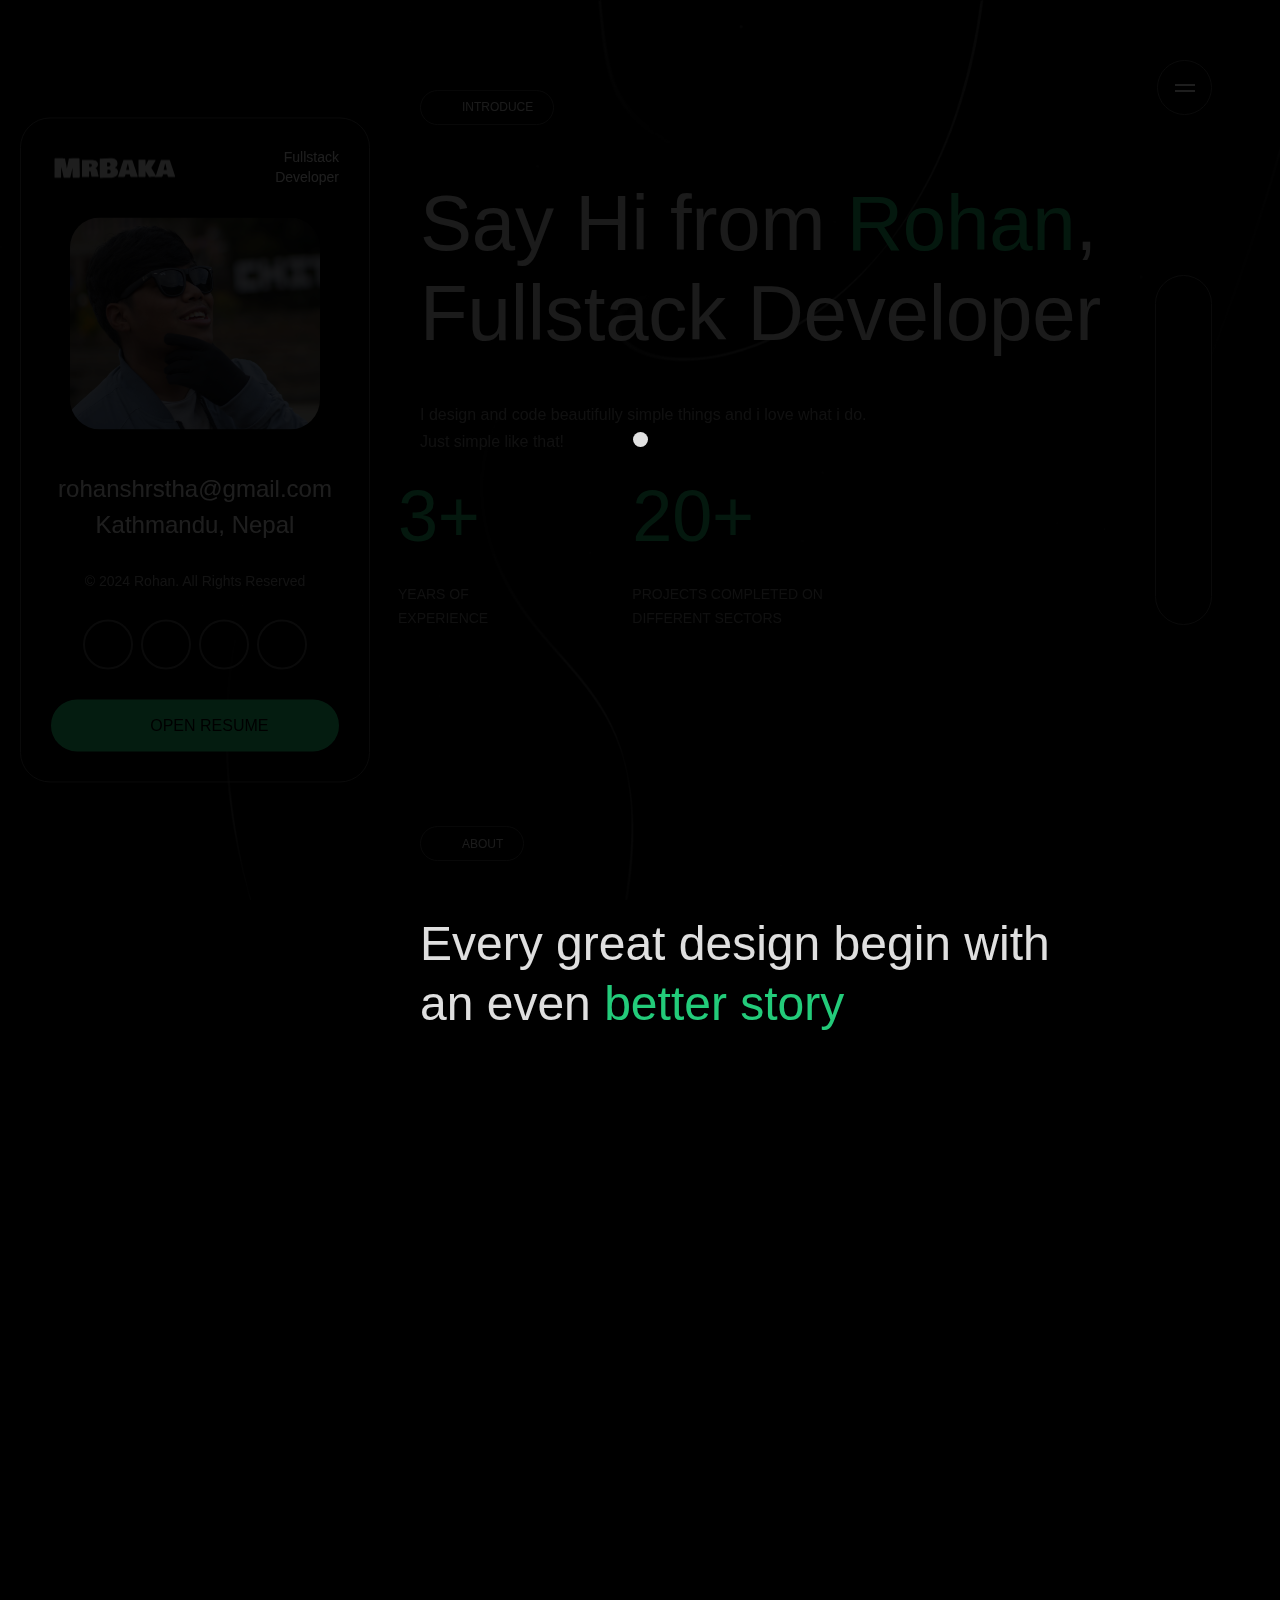
==== commit 0d82a730: "Update index.html" ====
--- a/index.html
+++ b/index.html
@@ -1,7 +1,5 @@
 <!DOCTYPE html>
 <html lang="en">
-
-<!-- Mirrored from wpriverthemes.com/HTML/drake/home5.html by HTTrack Website Copier/3.x [XR&CO'2014], Tue, 30 Apr 2024 05:53:58 GMT -->
 <head>
     <meta charset="UTF-8">
     <meta http-equiv="X-UA-Compatible" content="IE=edge">
@@ -12,7 +10,6 @@
     <!-- Font -->
     <link rel="preconnect" href="../../../fonts.googleapis.com/index.html">
     <link rel="preconnect" href="../../../fonts.gstatic.com/index.html" crossorigin>
-    <!-- <link href="../../../fonts.googleapis.com/css2c948.css?family=Inter:wght@100;200;300;400;500;600;700;800;900&amp;display=swap" rel="stylesheet"> -->
 
     <!-- Stylesheet -->
     <link rel="stylesheet" href="line-awesome.min.css">
@@ -598,7 +595,7 @@
                                     <div class="testimonial-item">
                                         <div class="testimonial-item-inner">
                                             <div class="author d-flex align-items-center">
-                                                <img src="images/testimonial-1.jpg" alt="testinomial">
+                                                <img src="images/testimonial-1.jpeg" alt="testinomial">
                                                 <div class="right">
                                                     <h3>Sajjit Soti</h3>
                                                     <p class="designation">PM of <span>Eydean</span></p>
@@ -614,10 +611,10 @@
                                     <div class="testimonial-item">
                                         <div class="testimonial-item-inner">
                                             <div class="author d-flex align-items-center">
-                                                <img src="images/testimonial-2.jpg" alt="testinomial">
+                                                <img src="images/testimonial-2.jpeg" alt="testinomial">
                                                 <div class="right">
-                                                    <h3>Sagar Ghalan</h3>
-                                                    <p class="designation">Senior Developer <span>SB Solution</span></p>
+                                                    <h3>Sushma Balami</h3>
+                                                    <p class="designation">Owner of <span>Unity Cafe</span></p>
                                                 </div>
                                             </div>
                                             <p>"Rohan was a real pleasure to work with and we look 
@@ -630,10 +627,10 @@
                                     <div class="testimonial-item">
                                         <div class="testimonial-item-inner">
                                             <div class="author d-flex align-items-center">
-                                                <img src="images/testimonial-3.jpg" alt="testinomial">
+                                                <img src="images/testimonial-3.jpeg" alt="testinomial">
                                                 <div class="right">
-                                                    <h3>Sushma Balami</h3>
-                                                    <p class="designation">Owner of <span>Unity Cafe</span></p>
+                                                    <h3>Sagar Ghalan</h3>
+                                                    <p class="designation">Senior Developer <span>SB Solution</span></p>
                                                 </div>
                                             </div>
                                             <p>“Extremely profressional and fast service!. Rohan is a master
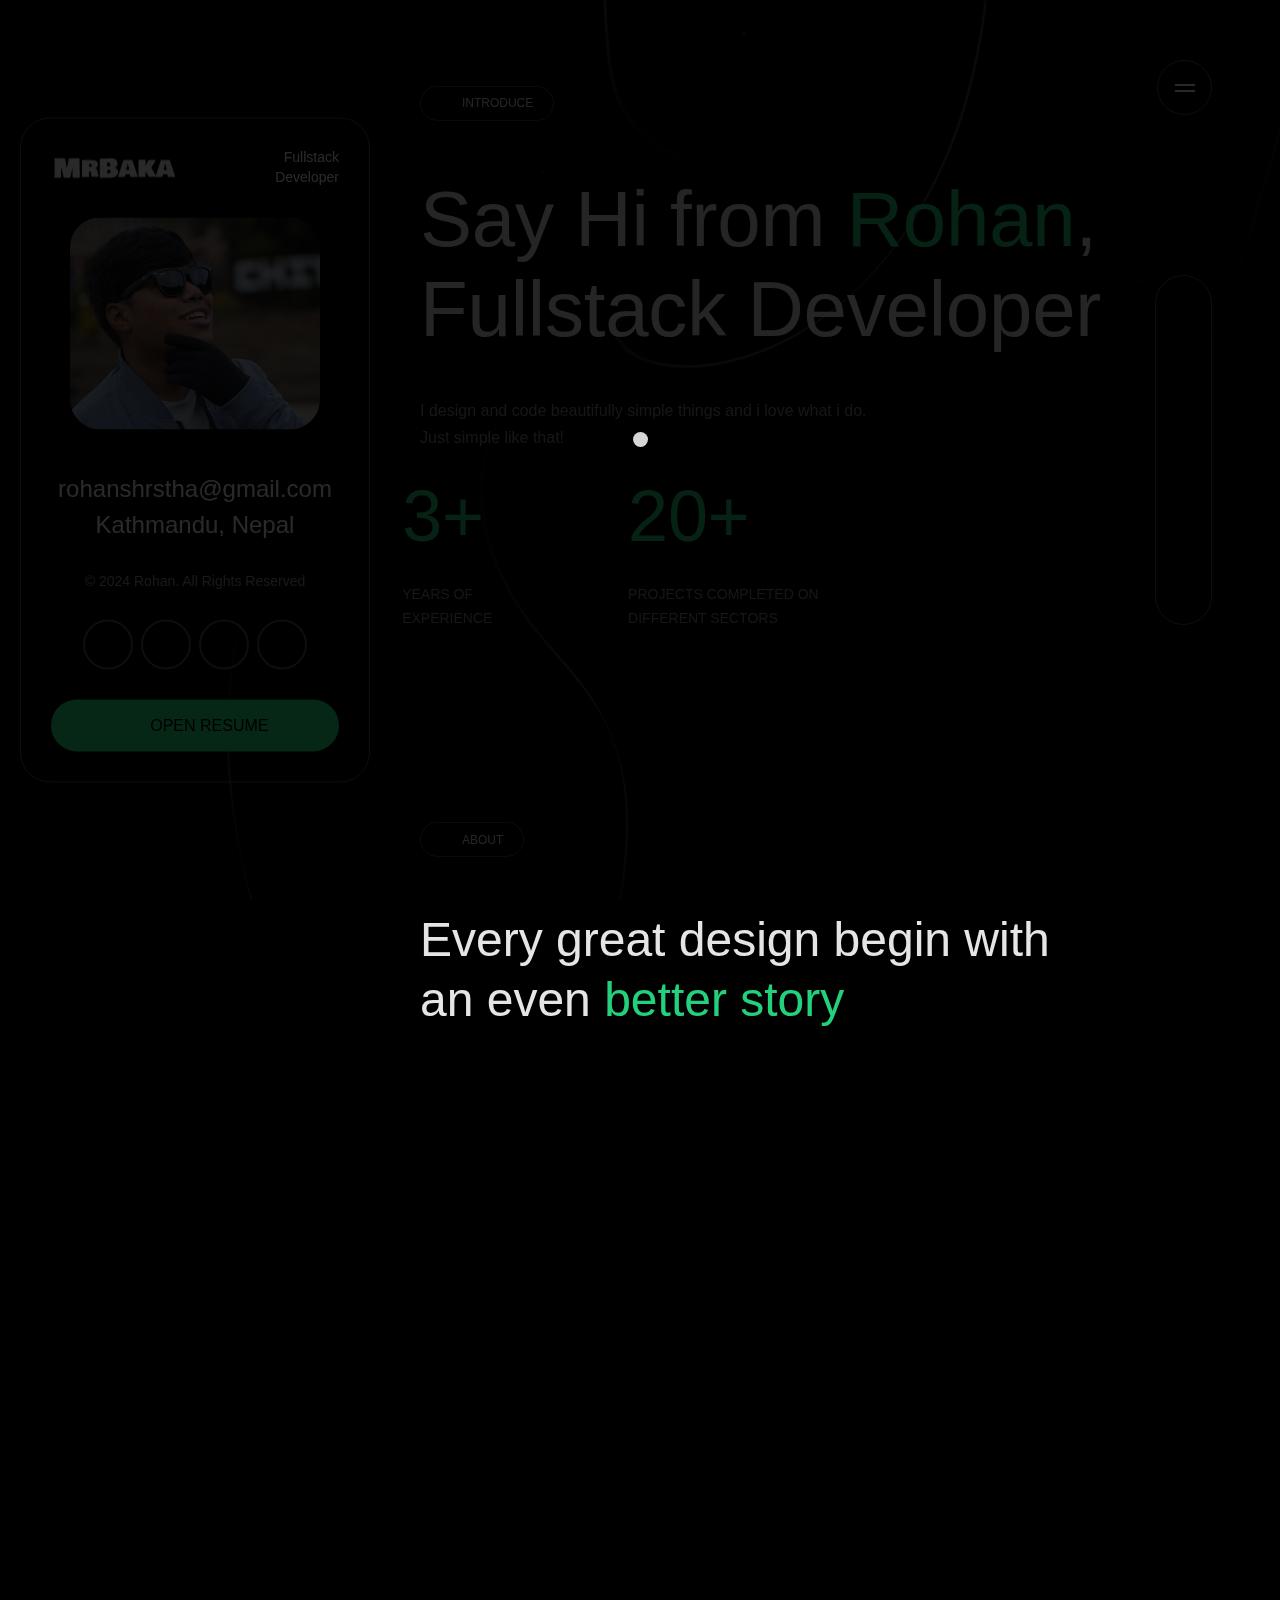
==== commit 278f2c19: "Update index.html" ====
--- a/index.html
+++ b/index.html
@@ -1,6 +1,6 @@
 <!DOCTYPE html>
 <html lang="en">
-<head>
+<head>    
     <meta charset="UTF-8">
     <meta http-equiv="X-UA-Compatible" content="IE=edge">
     <meta name="viewport" content="width=device-width, initial-scale=1.0">
@@ -10,7 +10,6 @@
     <!-- Font -->
     <link rel="preconnect" href="../../../fonts.googleapis.com/index.html">
     <link rel="preconnect" href="../../../fonts.gstatic.com/index.html" crossorigin>
-
     <!-- Stylesheet -->
     <link rel="stylesheet" href="line-awesome.min.css">
     <link rel="stylesheet" href="bootstrap.min.css">
@@ -587,7 +586,7 @@
                                 <h4 class="subtitle scroll-animation" data-animation="fade_from_bottom">
                                     <i class="lar la-comment"></i> testimonial
                                 </h4>
-                                <h1 class="scroll-animation" data-animation="fade_from_bottom">Trusted by <span>Hundered Clients</span></h1>
+                                <h1 class="scroll-animation" data-animation="fade_from_bottom">Trusted by <span>Many Clients</span></h1>
                             </div>
         
                             <div class="testimonial-slider-wrap scroll-animation" data-animation="fade_from_bottom">
@@ -665,7 +664,7 @@
                                     <div class="col-md-3 scroll-animation" data-animation="fade_from_right">
                                         <img src="images/client-4.png" alt="client">
                                     </div>
-                                    <div class="col-md-3 scroll-animation" data-animation="fade_from_left">
+                                    <!-- <div class="col-md-3 scroll-animation" data-animation="fade_from_left">
                                         <img src="images/client-5.png" alt="client">
                                     </div>
                                     <div class="col-md-3 scroll-animation" data-animation="fade_from_bottom">
@@ -676,7 +675,7 @@
                                     </div>
                                     <div class="col-md-3 scroll-animation" data-animation="fade_from_right">
                                         <img src="images/client-8.png" alt="client">
-                                    </div>
+                                    </div> -->
                                 </div>
                             </div>
         
@@ -765,7 +764,8 @@
                             <h3 class="scroll-animation" data-animation="fade_from_bottom">rohanshrstha@gmail.com</h3>
                             <p id="required-msg">* Marked fields are required to fill.</p>
 
-                            <form class="contact-form scroll-animation" data-animation="fade_from_bottom" method="POST" action="https://wpriverthemes.com/HTML/drake/mailer.php">
+                            <form class="contact-form scroll-animation" data-animation="fade_from_bottom" action="https://formspree.io/f/mvoeypvg"
+                            method="POST">
                                 <div class="alert alert-success messenger-box-contact__msg" style="display: none" role="alert">
                                     Your message was sent successfully.
                                 </div>
@@ -788,34 +788,10 @@
                                             <input type="text" name="phone-number" id="phone-number" placeholder="Your number phone">
                                         </div>
                                     </div>
-                                    <div class="col-md-6">
-                                        <div class="input-group">
-                                            <label for="subject">subject <sup>*</sup></label>
-                                            <input type="text" name="subject" id="subject" placeholder="Your number phone">
-                                        </div>
-                                    </div>
-                                    <div class="col-md-12">
-                                        <div class="input-group">
-                                            <label for="budget">your budget <span>(optional)</span></label>
-                                            <input type="number" name="budget" id="budget" placeholder="A range budget for your project">
-                                        </div>
-                                    </div>
                                     <div class="col-md-12">
                                         <div class="input-group">
                                             <label for="message">message</label>
                                             <textarea name="message" id="message" placeholder="Wrire your message here ..."></textarea>
-                                        </div>
-                                    </div>
-                                    <div class="col-md-12">
-                                        <div class="input-group upload-attachment">
-                                            <div>
-                                                <label for="upload-attachment">
-                                                    <i class="las la-cloud-upload-alt"></i> add an attachment
-                                                    <input type="file" name="file" id="upload-attachment">
-                                                </label>
-                                                
-                                            </div>
-                                            
                                         </div>
                                     </div>
                                     <div class="col-md-12">
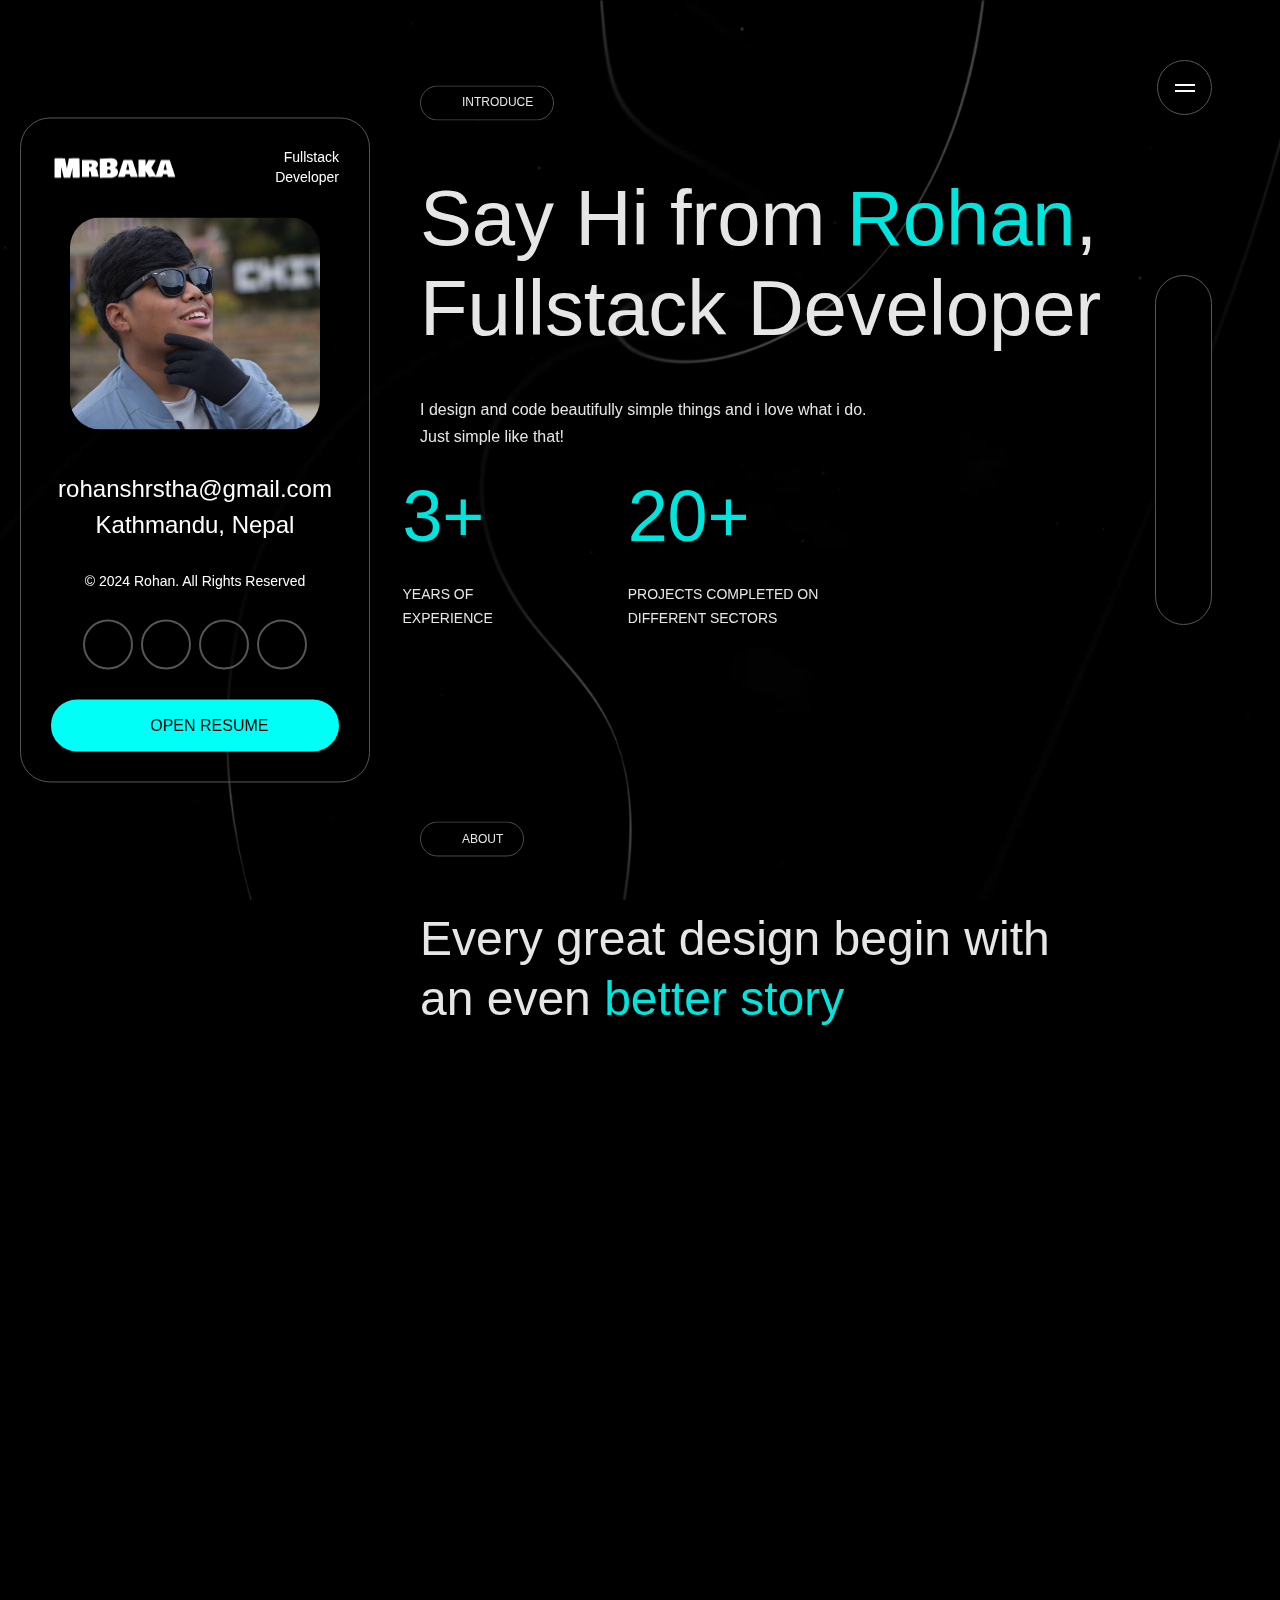
==== commit 8cb4a017: "Changes" ====
--- a/index.html
+++ b/index.html
@@ -1,6 +1,7 @@
 <!DOCTYPE html>
 <html lang="en">
-<head>    
+
+<head>
     <meta charset="UTF-8">
     <meta http-equiv="X-UA-Compatible" content="IE=edge">
     <meta name="viewport" content="width=device-width, initial-scale=1.0">
@@ -22,13 +23,14 @@
     <link rel="stylesheet" href="responsive.css">
 
 </head>
+
 <body class="home5-page">
     <video class="body-overlay" muted autoplay loop>
         <source src="images/video5.mp4" type="video/mp4">
     </video>
 
-    <div class="page-loader">
-        <div class="bounceball"></div>
+    <div class="page-loader" id="page-loader">
+        <div class="loader"></div>
     </div>
 
     <span class="icon-menu">
@@ -135,7 +137,7 @@
                     <li>
                         <a href="https://github.com/rohanshrstha"><i class="lab la-github"></i></a>
                     </li>
-                    
+
                 </ul>
             </div>
         </div>
@@ -250,17 +252,12 @@
                                 <h4 class="subtitle scroll-animation" data-animation="fade_from_bottom">
                                     <i class="las la-home"></i> Introduce
                                 </h4>
-                                <h1 class="scroll-animation" data-animation="fade_from_bottom">Say Hi from <span>Rohan</span>, Fullstack Developer</h1>
-                            </div>
-                            <p class="scroll-animation" data-animation="fade_from_bottom">I design and code beautifully simple things and i love what i do. Just simple like that!</p>
-                            
-                            <!-- <a href="#portfolio" 
-                                class="go-to-project-btn scroll-to scroll-animation" 
-                                data-animation="rotate_up">
-                                <img src="images/round-text.png" alt="">
-                                <i class="las la-arrow-down"></i>
-                            </a> -->
-        
+                                <h1 class="scroll-animation" data-animation="fade_from_bottom">Say Hi from
+                                    <span>Rohan</span>, Fullstack Developer</h1>
+                            </div>
+                            <p class="scroll-animation" data-animation="fade_from_bottom">I design and code beautifully
+                                simple things and i love what i do. Just simple like that!</p>
+
                             <div class="facts d-flex">
                                 <div class="left scroll-animation" data-animation="fade_from_left">
                                     <h1>3+</h1>
@@ -274,7 +271,7 @@
                         </div>
                     </div>
                 </section>
-        
+
                 <section class="about-area page-section scroll-to-page" id="about">
                     <div class="custom-container">
                         <div class="about-content content-width">
@@ -282,21 +279,22 @@
                                 <h4 class="subtitle scroll-animation" data-animation="fade_from_bottom">
                                     <i class="lar la-user"></i> About
                                 </h4>
-                                <h1 class="scroll-animation" data-animation="fade_from_bottom">Every great design begin with<br>
+                                <h1 class="scroll-animation" data-animation="fade_from_bottom">Every great design begin
+                                    with<br>
                                     an even <span>better story</span></h1>
                             </div>
                             <div class="description">
                                 <p class="scroll-animation" data-animation="fade_from_bottom">
-                                    I've done remote work for agencies, consulted for startups, and collaborated with 
-                                    talented people to create digital products for both business and consumer use. 
-                                    I'm quietly confident, naturally curious, and perpetually working on improving my 
+                                    I've done remote work for agencies, consulted for startups, and collaborated with
+                                    talented people to create digital products for both business and consumer use.
+                                    I'm quietly confident, naturally curious, and perpetually working on improving my
                                     chopsone design problem at a time.</p>
                             </div>
                         </div>
                     </div>
                 </section>
-        
-        
+
+
                 <section class="resume-area page-section scroll-to-page" id="resume">
                     <div class="custom-container">
                         <div class="resume-content content-width">
@@ -304,9 +302,10 @@
                                 <h4 class="subtitle scroll-animation" data-animation="fade_from_bottom">
                                     <i class="las la-briefcase"></i> Work
                                 </h4>
-                                <h1 class="scroll-animation" data-animation="fade_from_bottom">Work <span>Experience</span></h1>
-                            </div>
-        
+                                <h1 class="scroll-animation" data-animation="fade_from_bottom">Work
+                                    <span>Experience</span></h1>
+                            </div>
+
                             <div class="resume-timeline">
                                 <div class="item scroll-animation" data-animation="fade_from_right">
                                     <span class="date">2024 - Present</span>
@@ -328,12 +327,12 @@
                                     <p>Inventors Academy</p>
                                 </div>
                             </div>
-        
+
                         </div>
                     </div>
                 </section>
-        
-        
+
+
                 <section class="services-area page-section scroll-to-page" id="services">
                     <div class="custom-container">
                         <div class="services-content content-width">
@@ -341,35 +340,40 @@
                                 <h4 class="subtitle scroll-animation" data-animation="fade_from_bottom">
                                     <i class="las la-stream"></i> Education
                                 </h4>
-                                <h1 class="scroll-animation" data-animation="fade_from_bottom">My <span>Education</span></h1>
-                            </div>
-        
+                                <h1 class="scroll-animation" data-animation="fade_from_bottom">My <span>Education</span>
+                                </h1>
+                            </div>
+
                             <div class="services-items">
                                 <div class="service-item scroll-animation" data-animation="fade_from_bottom">
                                     <i class="las la-bezier-curve"></i>
                                     <h2>Bachelor</h2>
-                                    <p>Graduated with a BCA from Tribhuvan University, mastering computer science fundamentals and practical applications, primed for a tech career.</p>
+                                    <p>Graduated with a BCA from Tribhuvan University, mastering computer science
+                                        fundamentals and practical applications, primed for a tech career.</p>
                                     <span class="projects">2024 AD</span>
                                 </div>
                                 <div class="service-item scroll-animation" data-animation="fade_from_bottom">
                                     <i class="las la-code"></i>
                                     <h2>High School</h2>
-                                    <p>Thrived in High School, specializing in Computer Science.Achieved academic excellence while honing coding skills and problem-solving abilities.</p>
+                                    <p>Thrived in High School, specializing in Computer Science.Achieved academic
+                                        excellence while honing coding skills and problem-solving abilities.</p>
                                     <span class="projects">2019 AD</span>
                                 </div>
                                 <div class="service-item scroll-animation" data-animation="fade_from_bottom">
                                     <i class="las la-bezier-curve"></i>
                                     <h2>School</h2>
-                                    <p>Performed exceptionally well academically in Rashmi Secondary School, consistently earning recognition for academic achievements. I proved to have a sharp mind and a commitment to learning.</p>
+                                    <p>Performed exceptionally well academically in Rashmi Secondary School,
+                                        consistently earning recognition for academic achievements. I proved to have a
+                                        sharp mind and a commitment to learning.</p>
                                     <span class="projects">2016 AD</span>
                                 </div>
                             </div>
-        
+
                         </div>
                     </div>
                 </section>
-        
-        
+
+
                 <section class="skills-area page-section scroll-to-page" id="skills">
                     <div class="custom-container">
                         <div class="skills-content content-width">
@@ -377,9 +381,10 @@
                                 <h4 class="subtitle scroll-animation" data-animation="fade_from_bottom">
                                     <i class="las la-shapes"></i> my skills
                                 </h4>
-                                <h1 class="scroll-animation" data-animation="fade_from_bottom">My <span>Advantages</span></h1>
-                            </div>
-        
+                                <h1 class="scroll-animation" data-animation="fade_from_bottom">My <span>Skills</span>
+                                </h1>
+                            </div>
+
                             <div class="row skills text-center">
                                 <div class="col-md-3 scroll-animation" data-animation="fade_from_bottom">
                                     <div class="skill">
@@ -452,14 +457,14 @@
                                         </div>
                                         <p class="name">Figma</p>
                                     </div>
-                                </div>   
-                            </div>
-        
+                                </div>
+                            </div>
+
                         </div>
                     </div>
                 </section>
-        
-        
+
+
                 <section class="portfolio-area page-section scroll-to-page" id="portfolio">
                     <div class="custom-container">
                         <div class="portfolio-content content-width">
@@ -467,9 +472,10 @@
                                 <h4 class="subtitle scroll-animation" data-animation="fade_from_bottom">
                                     <i class="las la-grip-vertical"></i> portfolio
                                 </h4>
-                                <h1 class="scroll-animation" data-animation="fade_from_bottom">Featured <span>Projects</span></h1>
-                            </div>
-        
+                                <h1 class="scroll-animation" data-animation="fade_from_bottom">Featured
+                                    <span>Projects</span></h1>
+                            </div>
+
                             <div class="row portfolio-items">
                                 <div class="col-md-12 scroll-animation" data-animation="fade_from_bottom">
                                     <div class="portfolio-item portfolio-full">
@@ -477,7 +483,7 @@
                                             <a href="images/portfolio1.jpg" data-lightbox="example-1">
                                                 <img src="images/portfolio1.jpg" alt="Portfolio">
                                             </a>
-        
+
                                             <ul class="portfolio-categories">
                                                 <li>
                                                     <a href="#">Java</a>
@@ -493,7 +499,7 @@
                                         <h2><a href="#">FMS - A Website to book Futsal</a></h2>
                                     </div>
                                 </div>
-        
+
                                 <div class="col-md-6 scroll-animation" data-animation="fade_from_left">
                                     <div class="portfolio-item portfolio-half">
                                         <div class="portfolio-item-inner">
@@ -502,7 +508,7 @@
                                             </a>
 
                                             <img src="images/portfolio2.jpg" alt="Portfolio">
-        
+
                                             <ul class="portfolio-categories">
                                                 <li>
                                                     <a href="#">Photoshop</a>
@@ -512,14 +518,14 @@
                                         <h2><a href="#">Sister's Collection</a></h2>
                                     </div>
                                 </div>
-        
+
                                 <div class="col-md-6 scroll-animation" data-animation="fade_from_right">
                                     <div class="portfolio-item portfolio-half">
                                         <div class="portfolio-item-inner">
                                             <a href="images/portfolio3.jpg" data-lightbox="example-1">
                                                 <img src="images/portfolio3.jpg" alt="Portfolio">
                                             </a>
-        
+
                                             <ul class="portfolio-categories">
                                                 <li>
                                                     <a href="#">Figma</a>
@@ -532,14 +538,14 @@
                                         <h2><a href="#">Taskly Dashboard of FMS</a></h2>
                                     </div>
                                 </div>
-        
+
                                 <div class="col-md-12 scroll-animation" data-animation="fade_from_bottom">
                                     <div class="portfolio-item portfolio-half">
                                         <div class="portfolio-item-inner">
                                             <a href="images/portfolio4.jpg" data-lightbox="example-1">
                                                 <img src="images/portfolio4.jpg" alt="Portfolio">
                                             </a>
-        
+
                                             <ul class="portfolio-categories">
                                                 <li>
                                                     <a href="#">Figma</a>
@@ -555,14 +561,14 @@
                                         <h2><a href="#">Circlebet - A betting site for friend circle</a></h2>
                                     </div>
                                 </div>
-        
+
                                 <div class="col-md-12 scroll-animation" data-animation="fade_from_bottom">
                                     <div class="portfolio-item portfolio-half">
                                         <div class="portfolio-item-inner">
                                             <a href="images/portfolio5.jpg" data-lightbox="example-1">
                                                 <img src="images/portfolio5.jpg" alt="Portfolio">
                                             </a>
-        
+
                                             <ul class="portfolio-categories">
                                                 <li>
                                                     <a href="#">Bootstrap</a>
@@ -573,12 +579,12 @@
                                     </div>
                                 </div>
                             </div>
-        
+
                         </div>
                     </div>
                 </section>
-        
-        
+
+
                 <section class="testimonial-area page-section scroll-to-page" id="testimonial">
                     <div class="custom-container">
                         <div class="testimonial-content content-width">
@@ -586,9 +592,10 @@
                                 <h4 class="subtitle scroll-animation" data-animation="fade_from_bottom">
                                     <i class="lar la-comment"></i> testimonial
                                 </h4>
-                                <h1 class="scroll-animation" data-animation="fade_from_bottom">Trusted by <span>Many Clients</span></h1>
-                            </div>
-        
+                                <h1 class="scroll-animation" data-animation="fade_from_bottom">Trusted by <span>Many
+                                        Clients</span></h1>
+                            </div>
+
                             <div class="testimonial-slider-wrap scroll-animation" data-animation="fade_from_bottom">
                                 <div class="owl-carousel testimonial-slider owl-theme">
                                     <div class="testimonial-item">
@@ -600,10 +607,10 @@
                                                     <p class="designation">PM of <span>Eydean</span></p>
                                                 </div>
                                             </div>
-                                            <p>“Rohan - A Developer with the creativity, professional and 
-                                                master of code. Much more than what i'm expect. 
+                                            <p>“Rohan - A Developer with the creativity, professional and
+                                                master of code. Much more than what i'm expect.
                                                 High quality product & flexiable price. Recommended!.”</p>
-        
+
                                             <a href="#" class="project-btn">Project</a>
                                         </div>
                                     </div>
@@ -616,10 +623,10 @@
                                                     <p class="designation">Owner of <span>Unity Cafe</span></p>
                                                 </div>
                                             </div>
-                                            <p>"Rohan was a real pleasure to work with and we look 
-                                                forward to working with him again. He's definitely the kind of 
+                                            <p>"Rohan was a real pleasure to work with and we look
+                                                forward to working with him again. He's definitely the kind of
                                                 designer that you can trust with any project from A-Z.”</p>
-        
+
                                             <a href="#" class="project-btn">Project</a>
                                         </div>
                                     </div>
@@ -635,7 +642,7 @@
                                             <p>“Extremely profressional and fast service!. Rohan is a master
                                                 of code and he also very creative. We done 3 projects with
                                                 him and certain will continue.”</p>
-        
+
                                             <a href="#" class="project-btn">Project</a>
                                         </div>
                                     </div>
@@ -648,9 +655,10 @@
                                     </div>
                                 </div>
                             </div>
-        
+
                             <div class="clients-logos">
-                                <h4 class="scroll-animation" data-animation="fade_from_bottom">work with many brands</h4>
+                                <h4 class="scroll-animation" data-animation="fade_from_bottom">work with many brands
+                                </h4>
                                 <div class="row align-items-center">
                                     <div class="col-md-3 scroll-animation" data-animation="fade_from_left">
                                         <img src="images/client-1.png" alt="client">
@@ -678,12 +686,12 @@
                                     </div> -->
                                 </div>
                             </div>
-        
+
                         </div>
                     </div>
                 </section>
-        
-        
+
+
                 <!-- <section class="pricing-area page-section scroll-to-page" id="pricing">
                     <div class="custom-container">
                         <div class="pricing-content content-width">
@@ -759,21 +767,24 @@
                                 <h4 class="subtitle scroll-animation" data-animation="fade_from_bottom">
                                     <i class="las la-dollar-sign"></i> contact
                                 </h4>
-                                <h1 class="scroll-animation" data-animation="fade_from_bottom">Let's Work <span>Together!</span></h1>
+                                <h1 class="scroll-animation" data-animation="fade_from_bottom">Let's Work
+                                    <span>Together!</span></h1>
                             </div>
                             <h3 class="scroll-animation" data-animation="fade_from_bottom">rohanshrstha@gmail.com</h3>
                             <p id="required-msg">* Marked fields are required to fill.</p>
 
-                            <form class="contact-form scroll-animation" data-animation="fade_from_bottom" action="https://formspree.io/f/mvoeypvg"
-                            method="POST">
-                                <div class="alert alert-success messenger-box-contact__msg" style="display: none" role="alert">
+                            <form class="contact-form scroll-animation" data-animation="fade_from_bottom"
+                                action="https://formspree.io/f/mvoeypvg" method="POST">
+                                <div class="alert alert-success messenger-box-contact__msg" style="display: none"
+                                    role="alert">
                                     Your message was sent successfully.
                                 </div>
                                 <div class="row">
                                     <div class="col-md-6">
                                         <div class="input-group">
                                             <label for="full-name">full Name <sup>*</sup></label>
-                                            <input type="text" name="full-name" id="full-name" placeholder="Your Full Name">
+                                            <input type="text" name="full-name" id="full-name"
+                                                placeholder="Your Full Name">
                                         </div>
                                     </div>
                                     <div class="col-md-6">
@@ -785,18 +796,21 @@
                                     <div class="col-md-6">
                                         <div class="input-group">
                                             <label for="phone-number">phone <span>(optional)</span></label>
-                                            <input type="text" name="phone-number" id="phone-number" placeholder="Your number phone">
+                                            <input type="text" name="phone-number" id="phone-number"
+                                                placeholder="Your number phone">
                                         </div>
                                     </div>
                                     <div class="col-md-12">
                                         <div class="input-group">
                                             <label for="message">message</label>
-                                            <textarea name="message" id="message" placeholder="Wrire your message here ..."></textarea>
+                                            <textarea name="message" id="message"
+                                                placeholder="Wrire your message here ..."></textarea>
                                         </div>
                                     </div>
                                     <div class="col-md-12">
                                         <div class="input-group submit-btn-wrap">
-                                            <button class="theme-btn" name="submit" type="submit" id="submit-form">send message</button>
+                                            <button class="theme-btn" name="submit" type="submit" id="submit-form">send
+                                                message</button>
                                         </div>
                                     </div>
                                 </div>
@@ -808,7 +822,7 @@
             </div>
         </div>
     </main>
-    
+
 
     <script src="jquery.js"></script>
     <script src="bootstrap.bundle.min.js"></script>
@@ -820,5 +834,20 @@
     <script src="main.js"></script>
     <script src="ajax-form.js"></script>
     <script src="color.js"></script>
+    <script>
+        document.addEventListener("DOMContentLoaded", function() {
+            window.addEventListener("load", function() {
+                const loader = document.getElementById('page-loader');
+                loader.style.opacity = '0';
+                loader.style.transition = 'opacity 1s ease-in-out';
+
+                setTimeout(() => {
+                    loader.style.display = 'none';
+                }, 1000);
+            });
+        });
+    </script>
+
 </body>
-</html>
+
+</html>--- a/style.css
+++ b/style.css
@@ -1,37 +1,5 @@
-
-/* 
-    -- Table of Content --
-
-    * 01 - Menu
-    * 02 - Responsive Sidebar Menu
-    * 03 - Global Color
-    * 04 - Header
-    * 05 - Section Header
-    * 06 - Left Sidebar
-    * 07 - Hero Section
-    * 08 - Home 3
-    * 09 - Home 5
-    * 10 - About
-    * 11 - Resume
-    * 12 - Services
-    * 13 - Skills
-    * 14 - Portfolio
-    * 15 - Testimonial
-    * 16 - Client
-    * 17 - Pricing Table
-    * 18 - Contact
-    * 19 - Breadcrumb
-    * 20 - Blog items
-    * 21 - Blog Style 2
-    * 22 - Blog Details
-    * 23 - Comment
-    * 24 - Comment Form
-    * 25 - Footer
-    * @Keyframe
-
-*/
 :root {
-    --primary_color: #28e98c;
+    --primary_color: #00fff7;
 }
 *,*::before,*::after {
     margin: 0;
@@ -43,7 +11,7 @@
     font-family: 'Inter', sans-serif;
     font-size: 16px;
     scroll-behavior: smooth;
-    color: #999999;
+    color: #ffffff;
     background: #1f1f1f;
     line-height: 1.7;
     overflow-x: hidden;
@@ -133,25 +101,36 @@
     align-items: center;
     justify-content: center;
 }
-.page-loader .bounceball {
-    position: relative;
-    display: inline-block;
-    height: 37px;
-    width: 15px;
-}
-.page-loader .bounceball:before {
-    position: absolute;
-    content: '';
-    display: block;
-    top: 0;
-    width: 15px;
-    height: 15px;
-    border-radius: 50%;
-    background-color: #fff;
-    transform-origin: 50%;
-    animation: bounceLoader 500ms alternate infinite ease;
-}
-
+
+.loader {
+    width: fit-content;
+    font-size: 30px;
+    font-family: monospace;
+    line-height: 1.4;
+    font-weight: bold;
+    --c: no-repeat linear-gradient(#ffffff 0 0); 
+    background: var(--c),var(--c),var(--c),var(--c),var(--c),var(--c),var(--c);
+    background-size: calc(1ch + 1px) 100%;
+    border-bottom: 10px solid #006e7200; 
+    position: relative;
+    animation: l8-0 1.1s infinite linear;
+    clip-path: inset(-200px 0);
+}
+
+.loader::before {
+    content: "MrBaka";
+}
+
+.loader::after {
+    content: "";
+    position: absolute;
+    width: 10px;
+    height: 14px;
+    background: #25adda;
+    left: -10px;
+    bottom: 100%;
+    animation: l8-1 1.25s infinite linear;
+}
 
 /* Icon Menu */
 .icon-menu {
@@ -1967,21 +1946,19 @@
     }
 }
 
-@keyframes bounceLoader {
-    0% {
-        top: 30px;
-        height: 5px;
-        border-radius: 60px 60px 20px 20px;
-        transform: scaleX(2);
-    }
-    35% {
-        height: 15px;
-        border-radius: 50%;
-        transform: scaleX(1);
-    }
-    100% {
-        top: 0;
-    }
+@keyframes l8-0 {
+    0%, 12.5% {background-position: calc(0*100%/6) 0, calc(1*100%/6) 0, calc(2*100%/6) 0, calc(3*100%/6) 0, calc(4*100%/6) 0, calc(5*100%/6) 0, calc(6*100%/6) 0}
+    25% {background-position: calc(0*100%/6) 40px, calc(1*100%/6) 0, calc(2*100%/6) 0, calc(3*100%/6) 0, calc(4*100%/6) 0, calc(5*100%/6) 0, calc(6*100%/6) 0}
+    37.5% {background-position: calc(0*100%/6) 40px, calc(1*100%/6) 40px, calc(2*100%/6) 0, calc(3*100%/6) 0, calc(4*100%/6) 0, calc(5*100%/6) 0, calc(6*100%/6) 0}
+    50% {background-position: calc(0*100%/6) 40px, calc(1*100%/6) 40px, calc(2*100%/6) 40px, calc(3*100%/6) 0, calc(4*100%/6) 0, calc(5*100%/6) 0, calc(6*100%/6) 0}
+    62.5% {background-position: calc(0*100%/6) 40px, calc(1*100%/6) 40px, calc(2*100%/6) 40px, calc(3*100%/6) 40px, calc(4*100%/6) 0, calc(5*100%/6) 0, calc(6*100%/6) 0}
+    75% {background-position: calc(0*100%/6) 40px, calc(1*100%/6) 40px, calc(2*100%/6) 40px, calc(3*100%/6) 40px, calc(4*100%/6) 40px, calc(5*100%/6) 0, calc(6*100%/6) 0}
+    87.4% {background-position: calc(0*100%/6) 40px, calc(1*100%/6) 40px, calc(2*100%/6) 40px, calc(3*100%/6) 40px, calc(4*100%/6) 40px, calc(5*100%/6) 40px, calc(6*100%/6) 0}
+    100% {background-position: calc(0*100%/6) 40px, calc(1*100%/6) 40px, calc(2*100%/6) 40px, calc(3*100%/6) 40px, calc(4*100%/6) 40px, calc(5*100%/6) 40px, calc(6*100%/6) 40px}
+}
+
+@keyframes l8-1 {
+    100% {left: 115%}
 }
 
 /*Additional CSS*/
@@ -1992,4 +1969,4 @@
 
 .global-color .setting-toggle i {
     animation: rotating 3s infinite linear !important;
-}
+}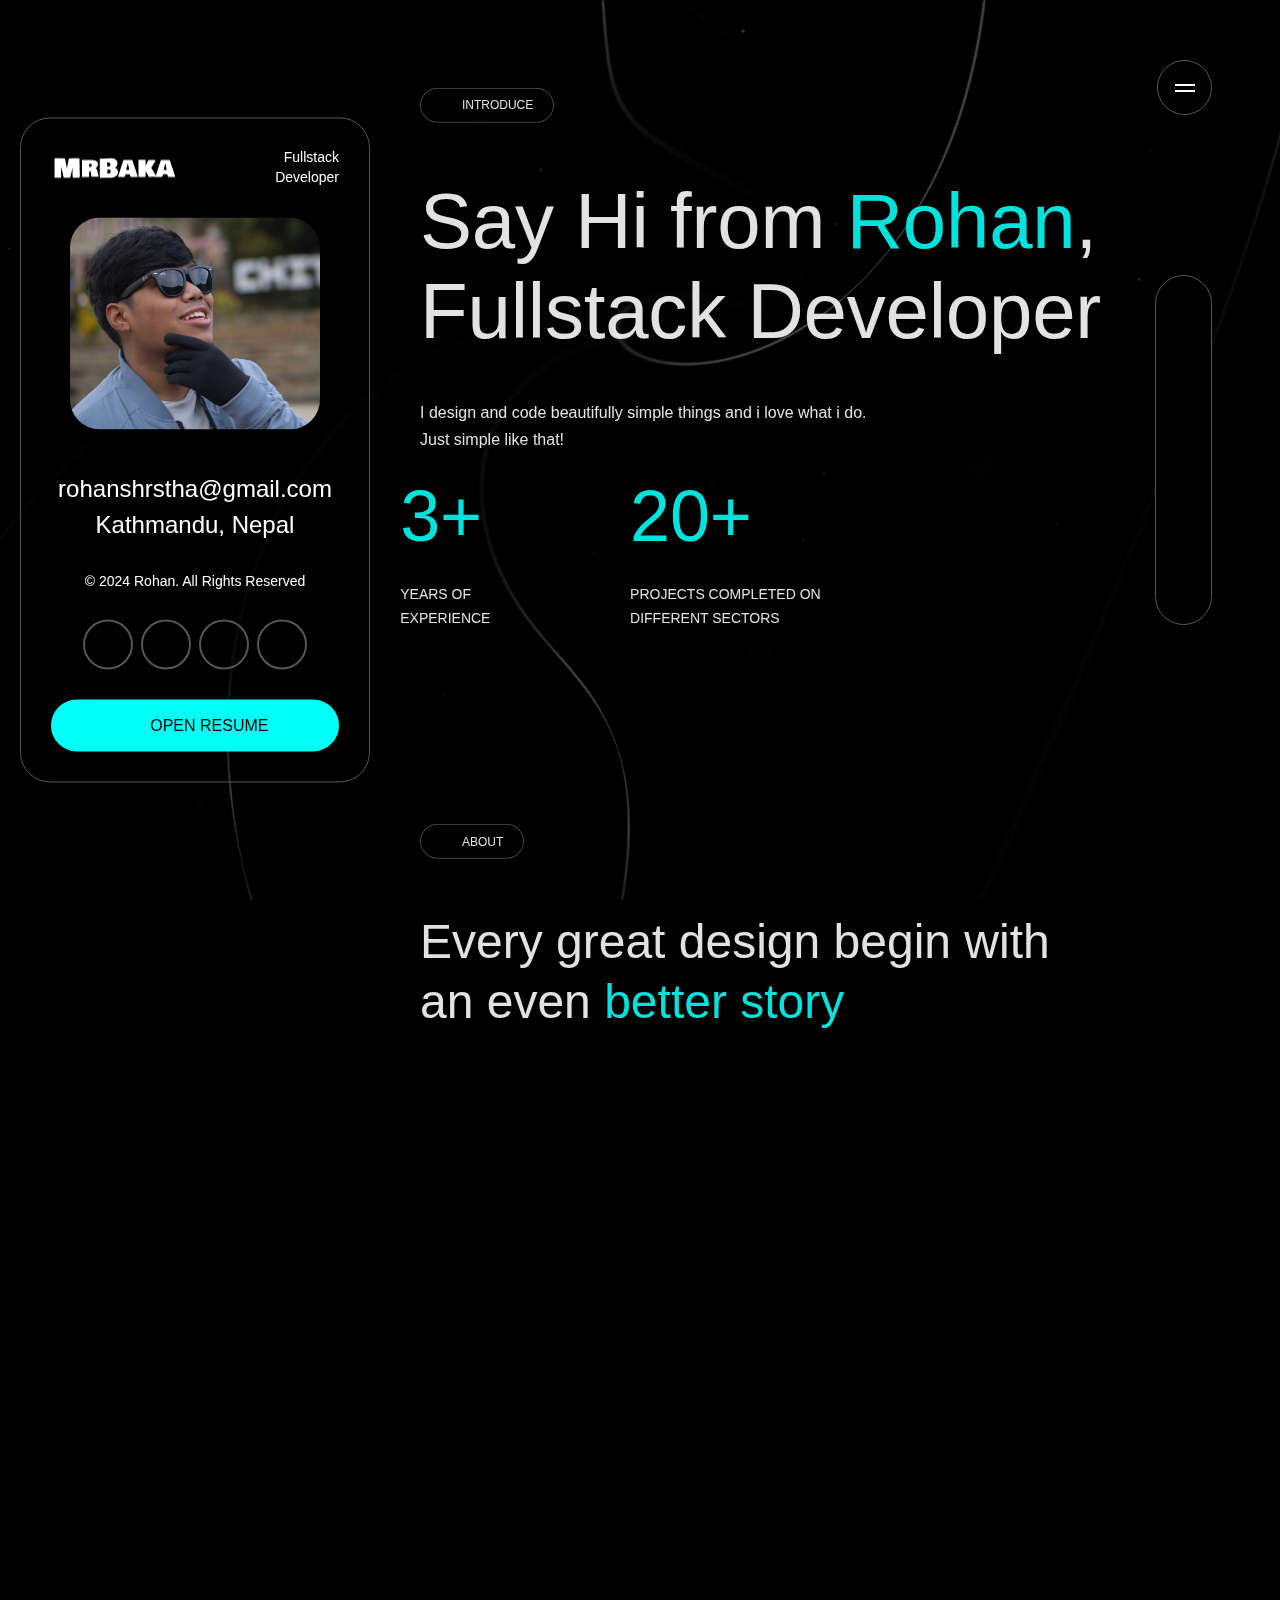
==== commit af9f8433: "Changes" ====
--- a/index.html
+++ b/index.html
@@ -240,7 +240,7 @@
                         </li>
                     </ul>
                     <a href="#" class="theme-btn">
-                        <i class="las la-envelope"></i> Hire Me!
+                        <i class="las la-envelope"></i> Open Resume
                     </a>
                 </div>
 
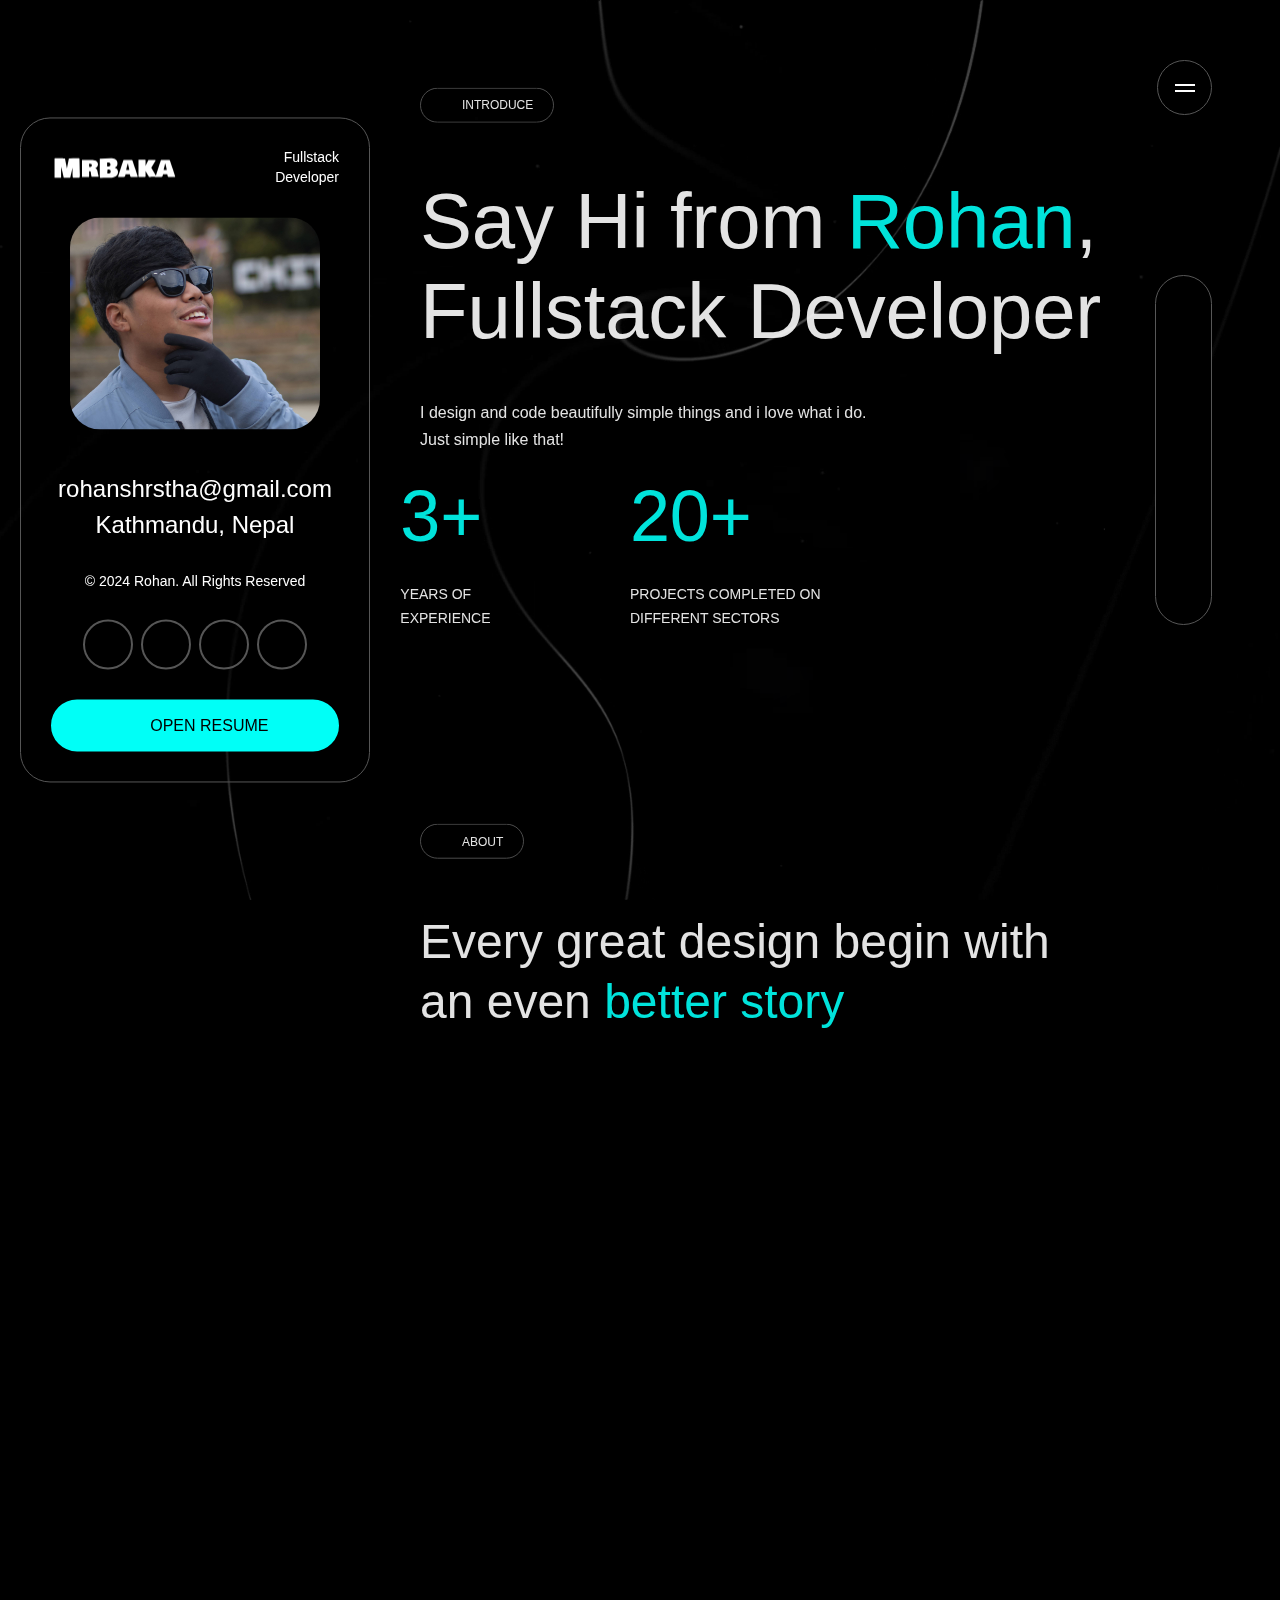
==== commit 5394c427: "Update index.html" ====
--- a/index.html
+++ b/index.html
@@ -209,7 +209,7 @@
                 <a href="https://www.linkedin.com/in/rohan-shrestha-419864273/"><i class="lab la-linkedin"></i></a>
             </li>
         </ul>
-        <a href="CV Rohan.pdf" class="theme-btn" target="_blank"> <i class="las la-envelope"></i>Open Resume</a>
+        <a href="rohan shrestha.pdf" class="theme-btn" target="_blank"> <i class="las la-envelope"></i>Open Resume</a>
     </div>
 
     <main class="drake-main">
@@ -850,4 +850,4 @@
 
 </body>
 
-</html>+</html>
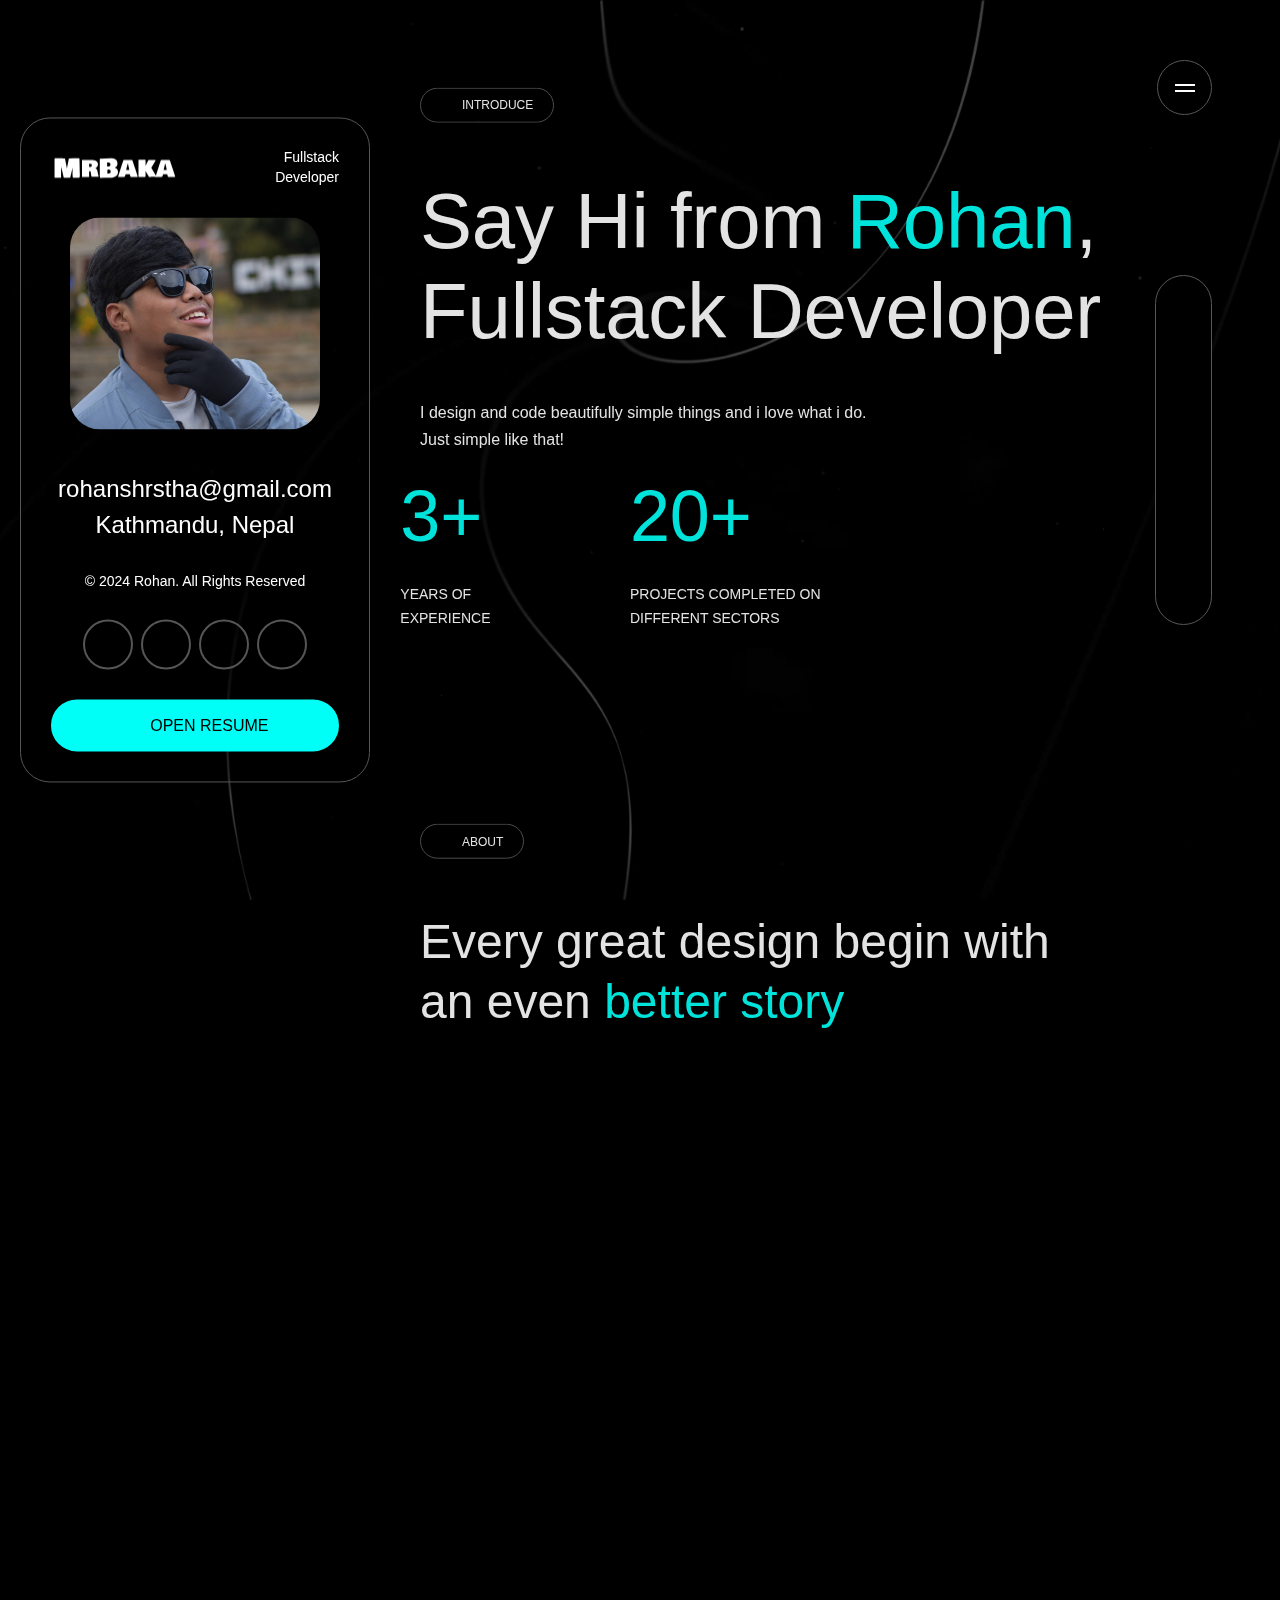
==== commit 8f8294c0: "Update index.html" ====
--- a/index.html
+++ b/index.html
@@ -209,7 +209,7 @@
                 <a href="https://www.linkedin.com/in/rohan-shrestha-419864273/"><i class="lab la-linkedin"></i></a>
             </li>
         </ul>
-        <a href="rohan shrestha.pdf" class="theme-btn" target="_blank"> <i class="las la-envelope"></i>Open Resume</a>
+        <a href="CV Rohan.pdf" class="theme-btn" target="_blank"> <i class="las la-envelope"></i>Open Resume</a>
     </div>
 
     <main class="drake-main">
@@ -239,7 +239,7 @@
                             <a href="#"><i class="lab la-github"></i></a>
                         </li>
                     </ul>
-                    <a href="#" class="theme-btn">
+                    <a href="CV Rohan.pdf" class="theme-btn">
                         <i class="las la-envelope"></i> Open Resume
                     </a>
                 </div>
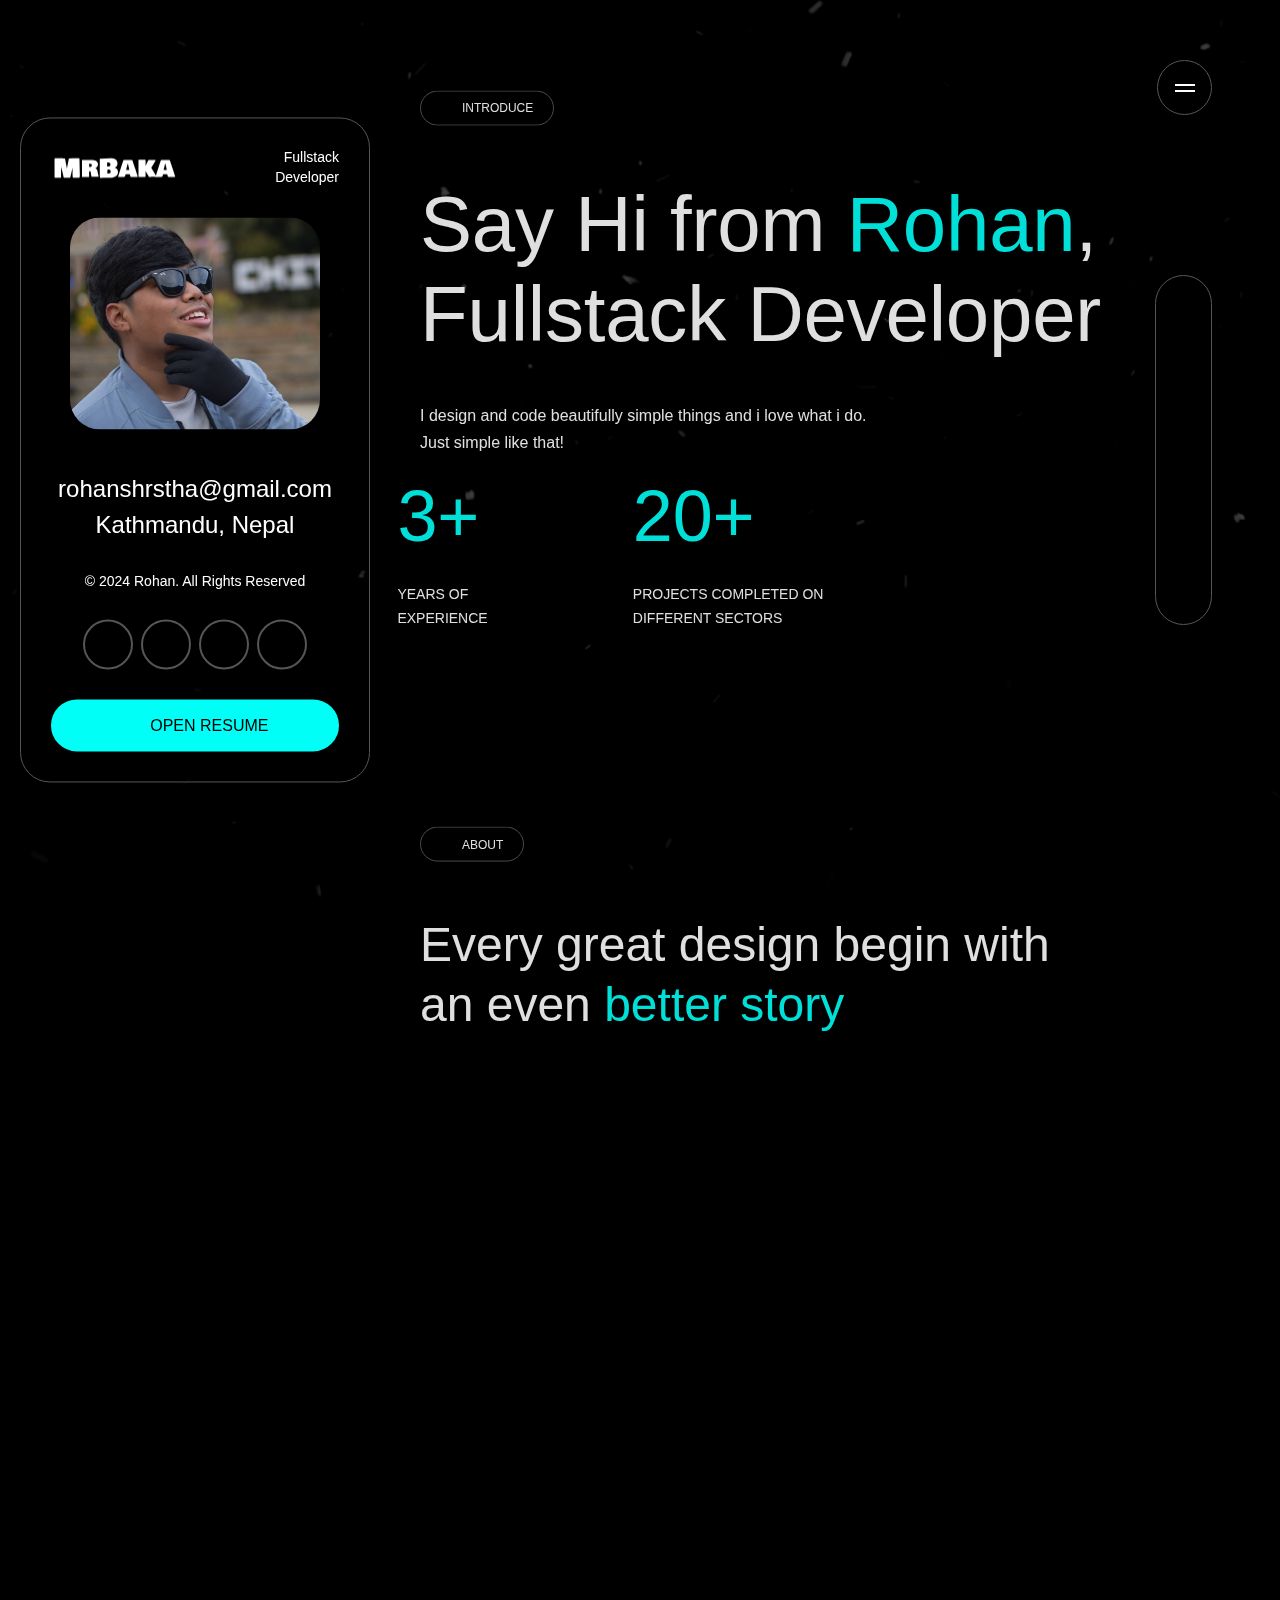
==== commit ebafff4d: "addes" ====
--- a/index.html
+++ b/index.html
@@ -26,7 +26,7 @@
 
 <body class="home5-page">
     <video class="body-overlay" muted autoplay loop>
-        <source src="images/video5.mp4" type="video/mp4">
+        <source src="images/video6.mp4" type="video/mp4">
     </video>
 
     <div class="page-loader" id="page-loader">
